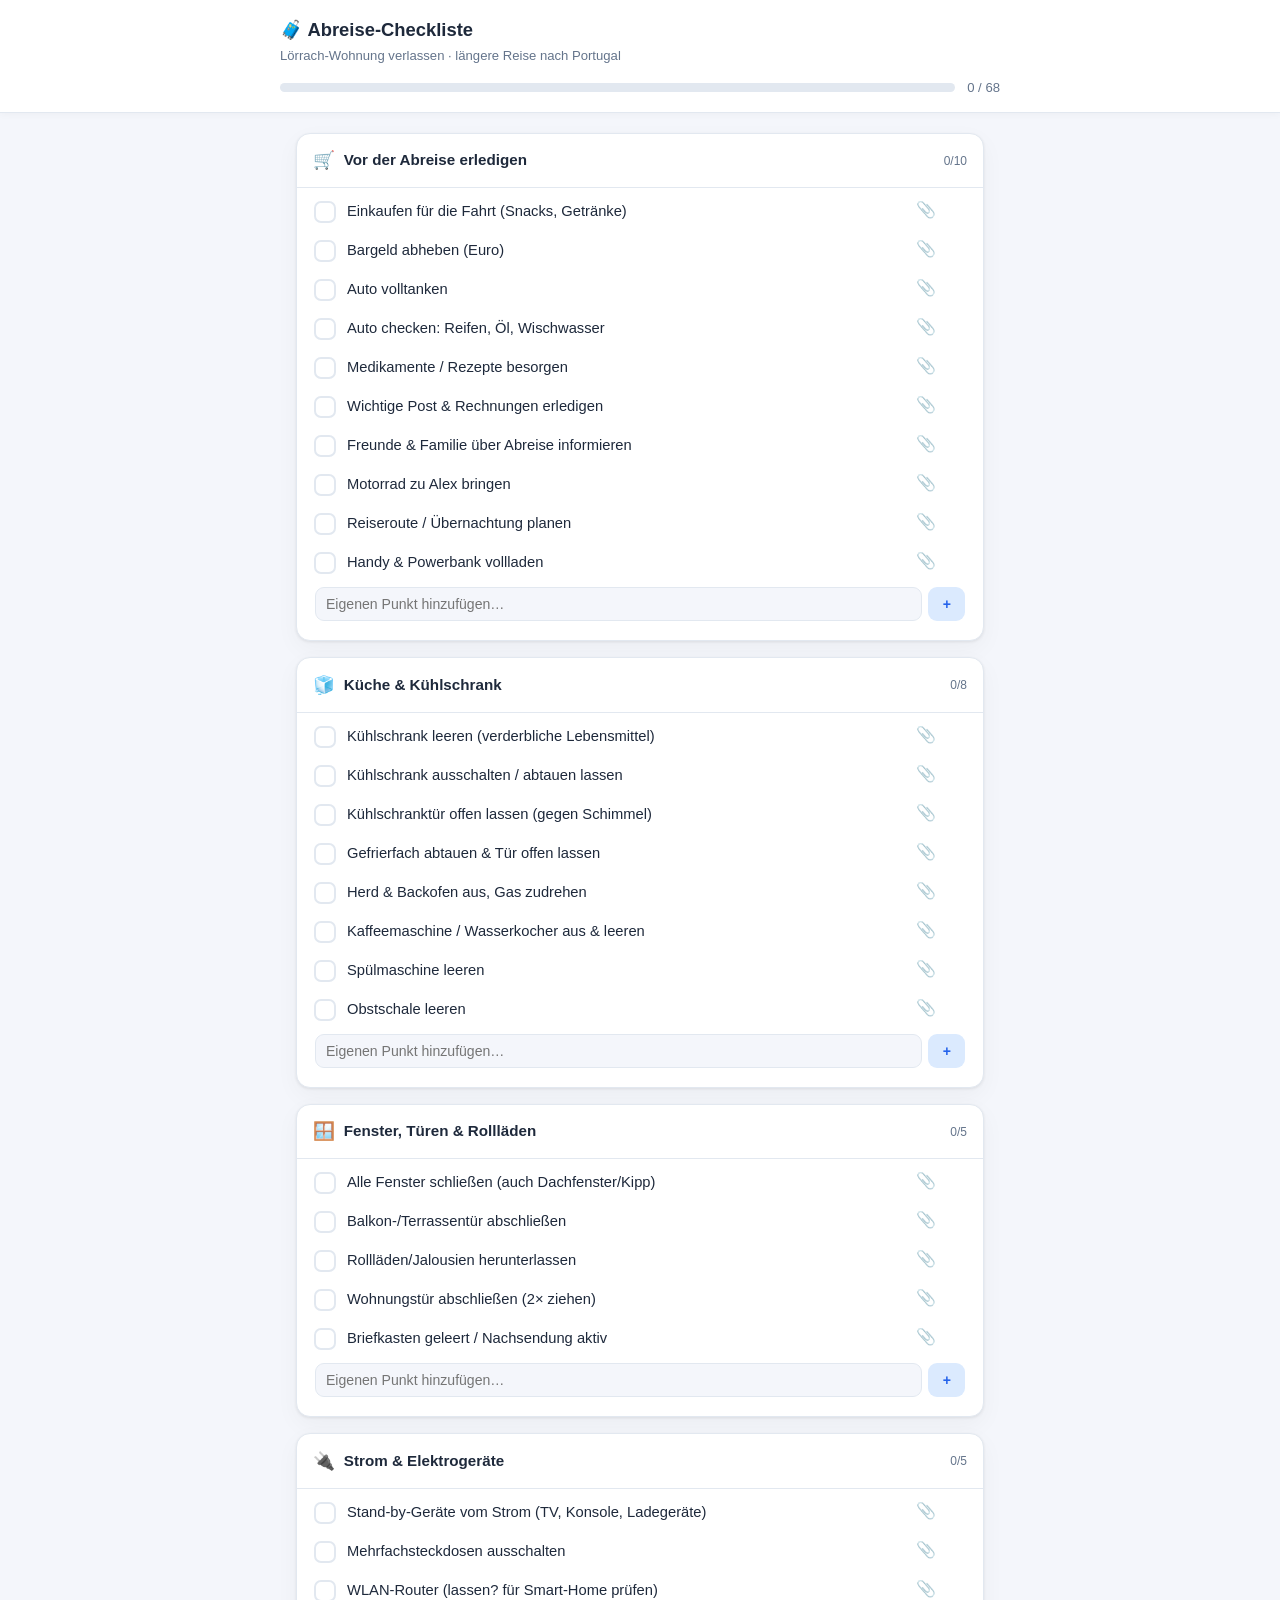
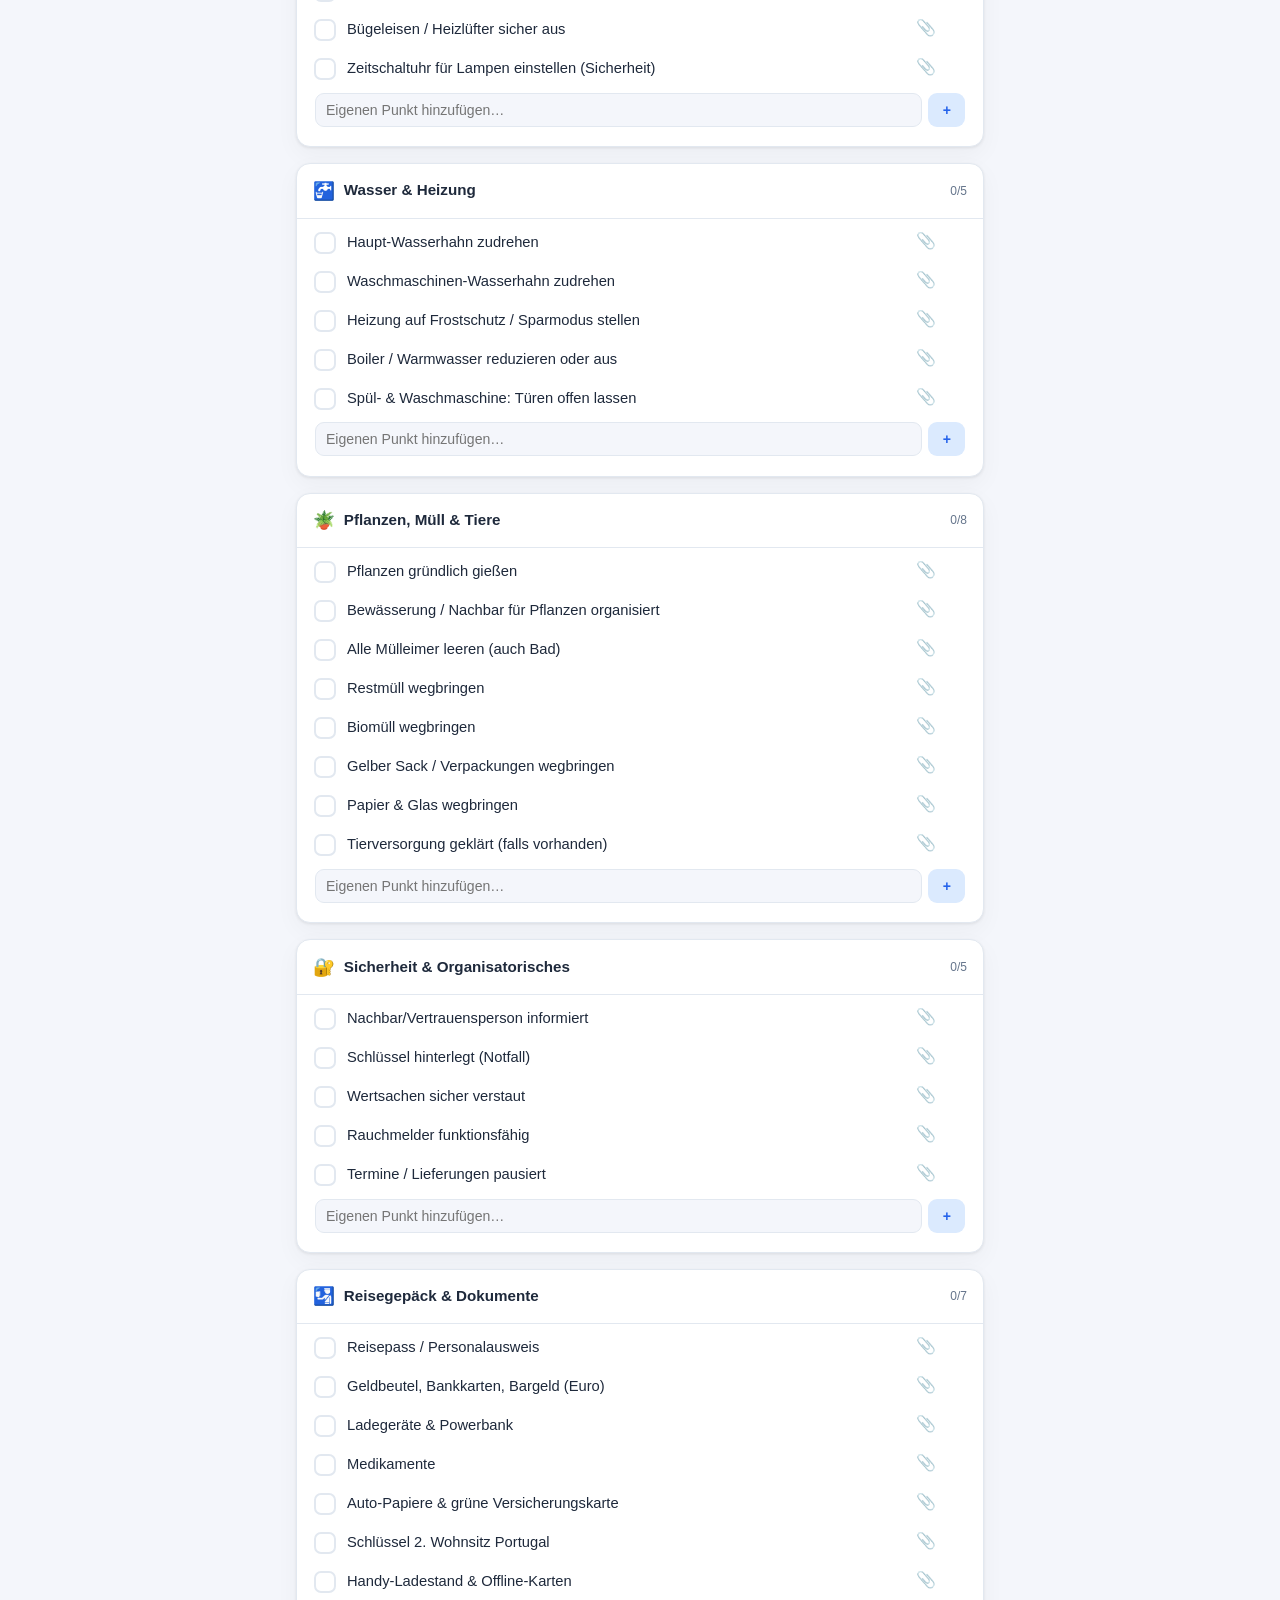
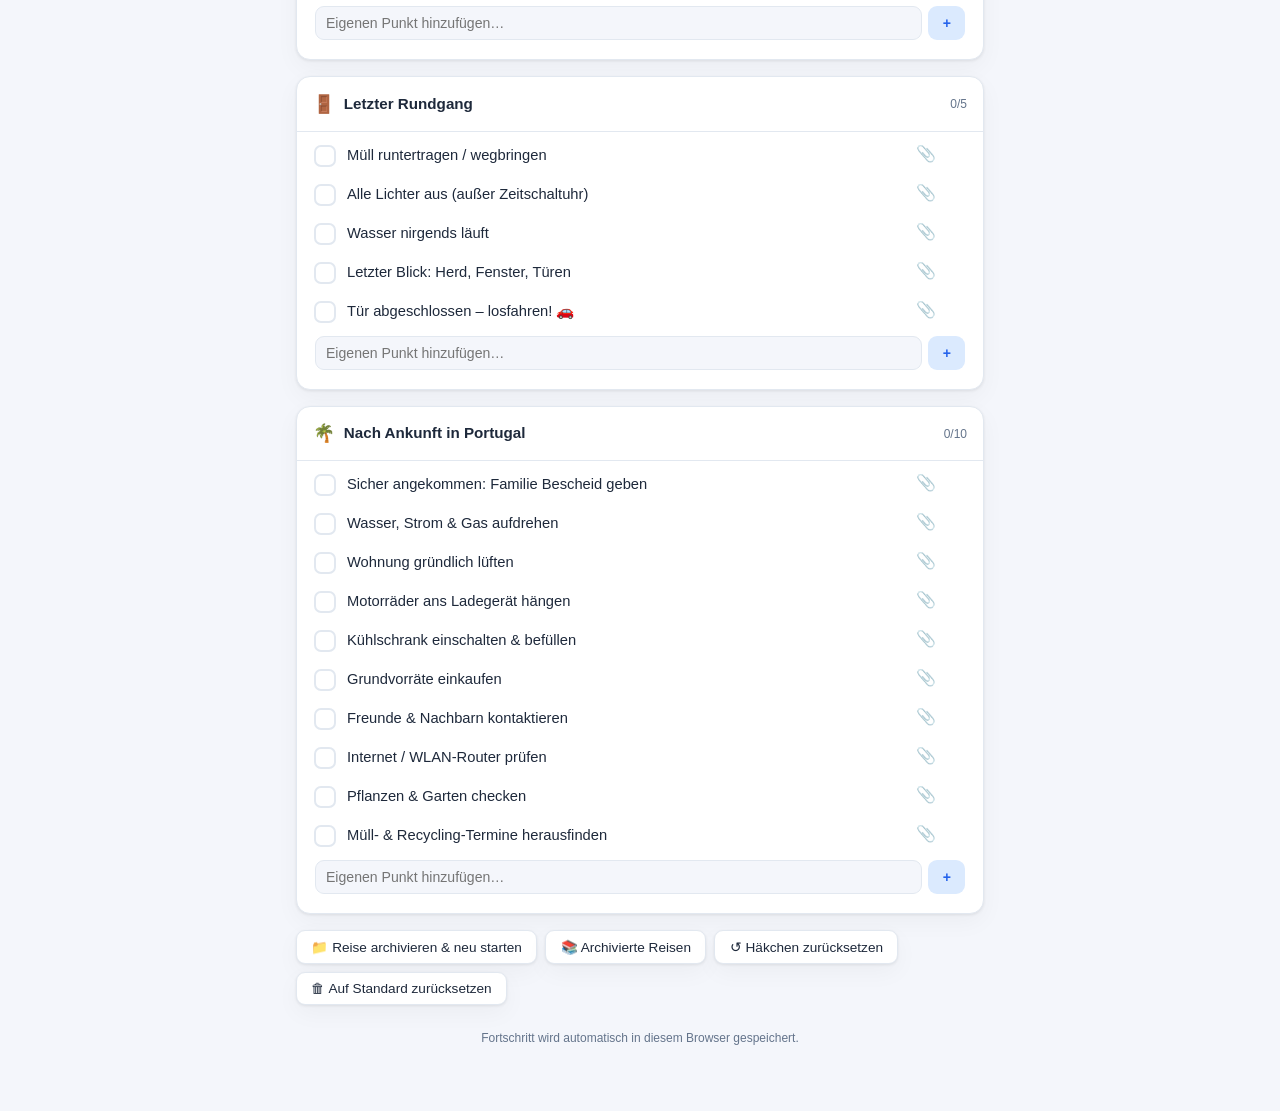
==== index.html @ 45ea6a07 "Reise-Verlauf: aktuellen Stand archivieren & frisch neu starten - 'Reise archivieren & neu starten' " ====
<!DOCTYPE html>
<html lang="de">
<head>
<meta charset="UTF-8">
<meta name="viewport" content="width=device-width, initial-scale=1.0">
<meta name="theme-color" content="#2563eb">
<title>Abreise-Checkliste · Lörrach → Portugal</title>
<style>
  :root {
    --bg: #f4f6fb;
    --card: #ffffff;
    --text: #1e293b;
    --muted: #64748b;
    --border: #e2e8f0;
    --accent: #2563eb;
    --accent-soft: #dbeafe;
    --done: #16a34a;
    --done-soft: #dcfce7;
    --shadow: 0 1px 3px rgba(0,0,0,.08), 0 8px 24px rgba(0,0,0,.04);
  }
  @media (prefers-color-scheme: dark) {
    :root {
      --bg: #0f172a;
      --card: #1e293b;
      --text: #e2e8f0;
      --muted: #94a3b8;
      --border: #334155;
      --accent: #3b82f6;
      --accent-soft: #1e3a5f;
      --done: #22c55e;
      --done-soft: #14352a;
      --shadow: 0 1px 3px rgba(0,0,0,.3), 0 8px 24px rgba(0,0,0,.2);
    }
  }
  * { box-sizing: border-box; -webkit-tap-highlight-color: transparent; }
  body {
    margin: 0;
    font-family: -apple-system, BlinkMacSystemFont, "Segoe UI", Roboto, Helvetica, Arial, sans-serif;
    background: var(--bg);
    color: var(--text);
    line-height: 1.5;
    padding: 0 0 4rem;
  }
  header {
    position: sticky;
    top: 0;
    z-index: 10;
    background: var(--card);
    border-bottom: 1px solid var(--border);
    padding: 1rem 1.25rem .9rem;
    box-shadow: 0 1px 8px rgba(0,0,0,.04);
  }
  .wrap { max-width: 720px; margin: 0 auto; }
  h1 { font-size: 1.15rem; margin: 0 0 .15rem; display: flex; align-items: center; gap: .5rem; }
  .sub { color: var(--muted); font-size: .82rem; margin: 0; }
  .progress-row { display: flex; align-items: center; gap: .75rem; margin-top: .75rem; }
  .bar { flex: 1; height: 9px; background: var(--border); border-radius: 99px; overflow: hidden; }
  .bar > span { display: block; height: 100%; width: 0; background: var(--accent); border-radius: 99px; transition: width .3s ease, background .3s ease; }
  .bar.complete > span { background: var(--done); }
  .count { font-size: .82rem; color: var(--muted); font-variant-numeric: tabular-nums; white-space: nowrap; }
  main { max-width: 720px; margin: 1.25rem auto 0; padding: 0 1rem; }
  .section { background: var(--card); border: 1px solid var(--border); border-radius: 14px; margin-bottom: 1rem; box-shadow: var(--shadow); overflow: hidden; }
  .section > h2 {
    margin: 0; font-size: .95rem; padding: .85rem 1rem; display: flex; align-items: center; gap: .55rem;
    border-bottom: 1px solid var(--border); background: transparent;
  }
  .section > h2 .emoji { font-size: 1.1rem; }
  .section > h2 .sec-count { margin-left: auto; font-size: .75rem; color: var(--muted); font-weight: 500; font-variant-numeric: tabular-nums; }
  ul { list-style: none; margin: 0; padding: .25rem .5rem .5rem; }
  li { display: flex; flex-direction: column; padding: .5rem .55rem; border-radius: 10px; transition: background .12s; }
  .item-row { display: flex; align-items: flex-start; gap: .7rem; }
  li .box, li .label { cursor: pointer; }
  li:hover { background: var(--bg); }
  li .box {
    flex: none; width: 22px; height: 22px; border: 2px solid var(--border); border-radius: 7px;
    margin-top: 1px; display: grid; place-items: center; transition: all .15s;
  }
  li .box svg { width: 14px; height: 14px; stroke: #fff; stroke-width: 3.5; fill: none; opacity: 0; transition: opacity .12s; }
  li.done .box { background: var(--done); border-color: var(--done); }
  li.done .box svg { opacity: 1; }
  li .label { flex: 1; font-size: .92rem; }
  li.done .label { color: var(--muted); text-decoration: line-through; }
  li .del { flex: none; opacity: 0; border: none; background: none; color: var(--muted); cursor: pointer; font-size: 1.05rem; padding: 0 .2rem; line-height: 1; }
  li:hover .del { opacity: .6; }
  li .del:hover { opacity: 1; color: #ef4444; }
  .add-row { display: flex; gap: .4rem; padding: .3rem .6rem .7rem; }
  .add-row input {
    flex: 1; border: 1px solid var(--border); background: var(--bg); color: var(--text);
    border-radius: 9px; padding: .5rem .65rem; font-size: .88rem; outline: none;
  }
  .add-row input:focus { border-color: var(--accent); }
  .add-row button {
    border: none; background: var(--accent-soft); color: var(--accent); font-weight: 600;
    border-radius: 9px; padding: 0 .9rem; cursor: pointer; font-size: .88rem;
  }
  .toolbar { display: flex; gap: .5rem; flex-wrap: wrap; margin: 0 0 1.25rem; }
  .toolbar button {
    border: 1px solid var(--border); background: var(--card); color: var(--text);
    border-radius: 9px; padding: .5rem .9rem; cursor: pointer; font-size: .85rem; box-shadow: var(--shadow);
  }
  .toolbar button:hover { border-color: var(--accent); color: var(--accent); }
  .done-banner {
    text-align: center; padding: 1rem; margin-bottom: 1rem; border-radius: 12px;
    background: var(--done-soft); color: var(--done); font-weight: 600; display: none;
  }
  .done-banner.show { display: block; }
  .attach-btn { flex: none; border: none; background: none; color: var(--muted); cursor: pointer; font-size: 1rem; padding: 0 .15rem; opacity: .5; }
  li:hover .attach-btn { opacity: .9; }
  .attach-menu { display: flex; gap: .4rem; margin: .45rem 0 .15rem 2rem; }
  .attach-menu button { border: 1px solid var(--border); background: var(--card); color: var(--text); border-radius: 8px; padding: .35rem .65rem; font-size: .82rem; cursor: pointer; }
  .attach-menu button:hover { border-color: var(--accent); color: var(--accent); }
  .atts { display: flex; flex-wrap: wrap; gap: .4rem; margin: .4rem 0 .1rem 2rem; }
  .att { display: inline-flex; align-items: center; gap: .35rem; background: var(--bg); border: 1px solid var(--border); border-radius: 9px; padding: .22rem .45rem; font-size: .8rem; cursor: pointer; max-width: 100%; }
  .att:hover { border-color: var(--accent); }
  .att img { width: 36px; height: 36px; object-fit: cover; border-radius: 6px; display: block; }
  .att .att-name { overflow: hidden; text-overflow: ellipsis; white-space: nowrap; max-width: 150px; }
  .att .att-del { border: none; background: none; color: var(--muted); cursor: pointer; font-size: .95rem; line-height: 1; padding: 0 0 0 .1rem; }
  .att .att-del:hover { color: #ef4444; }
  .overlay { position: fixed; inset: 0; background: rgba(0,0,0,.45); display: flex; align-items: flex-start; justify-content: center; padding: 2rem 1rem; z-index: 50; overflow-y: auto; }
  .panel { background: var(--card); color: var(--text); width: 100%; max-width: 640px; border-radius: 16px; box-shadow: var(--shadow); overflow: hidden; }
  .panel-head { display: flex; align-items: center; gap: .6rem; padding: .9rem 1rem; border-bottom: 1px solid var(--border); position: sticky; top: 0; background: var(--card); }
  .panel-head h2 { margin: 0; font-size: 1rem; flex: 1; overflow: hidden; text-overflow: ellipsis; white-space: nowrap; }
  .panel-close, .panel-back { border: none; background: none; color: var(--muted); cursor: pointer; font-size: 1.1rem; padding: .1rem .4rem; }
  .panel-back { font-size: .9rem; }
  .panel-close:hover, .panel-back:hover { color: var(--accent); }
  .panel-empty { padding: 1.5rem 1rem; color: var(--muted); text-align: center; }
  .arch-list { padding: .5rem; }
  .arch-row { display: flex; align-items: center; gap: .6rem; padding: .6rem .6rem; border-radius: 10px; }
  .arch-row:hover { background: var(--bg); }
  .arch-info { flex: 1; min-width: 0; }
  .arch-name { font-weight: 600; font-size: .95rem; overflow: hidden; text-overflow: ellipsis; white-space: nowrap; }
  .arch-meta { font-size: .78rem; color: var(--muted); }
  .arch-view { border: 1px solid var(--border); background: var(--card); color: var(--accent); border-radius: 8px; padding: .35rem .7rem; cursor: pointer; font-size: .82rem; }
  .arch-view:hover { border-color: var(--accent); }
  .arch-del { border: none; background: none; cursor: pointer; font-size: 1rem; opacity: .6; }
  .arch-del:hover { opacity: 1; }
  .arch-detail { padding: .5rem 1rem 1.2rem; }
  .arch-detail h3 { font-size: .88rem; margin: 1rem 0 .35rem; color: var(--muted); }
  .arch-item { display: flex; align-items: flex-start; gap: .5rem; padding: .25rem 0; font-size: .9rem; }
  .arch-item.done { color: var(--muted); }
  .arch-check { color: var(--done); font-weight: 700; width: 1.1em; flex: none; }
  footer { text-align: center; color: var(--muted); font-size: .75rem; margin-top: 1.5rem; padding: 0 1rem; }
</style>
</head>
<body>
<header>
  <div class="wrap">
    <h1>🧳 Abreise-Checkliste</h1>
    <p class="sub">Lörrach-Wohnung verlassen · längere Reise nach Portugal</p>
    <div class="progress-row">
      <div class="bar" id="bar"><span></span></div>
      <span class="count" id="count">0 / 0</span>
    </div>
  </div>
</header>

<main>
  <div class="done-banner" id="banner">✅ Alles erledigt – gute Reise!</div>
  <div id="list"></div>
  <div class="toolbar">
    <button onclick="archiveAndRestart()">📁 Reise archivieren &amp; neu starten</button>
    <button onclick="openArchives()">📚 Archivierte Reisen <span id="archCount"></span></button>
    <button onclick="resetChecks()">↺ Häkchen zurücksetzen</button>
    <button onclick="resetAll()">🗑 Auf Standard zurücksetzen</button>
  </div>
  <footer>Fortschritt wird automatisch in diesem Browser gespeichert.</footer>
</main>

<script>
const STORAGE = "abreise-checkliste-v1";

const DEFAULT = [
  { t: "Vor der Abreise erledigen", e: "🛒", items: [
    "Einkaufen für die Fahrt (Snacks, Getränke)",
    "Bargeld abheben (Euro)",
    "Auto volltanken",
    "Auto checken: Reifen, Öl, Wischwasser",
    "Medikamente / Rezepte besorgen",
    "Wichtige Post & Rechnungen erledigen",
    "Freunde & Familie über Abreise informieren",
    "Motorrad zu Alex bringen",
    "Reiseroute / Übernachtung planen",
    "Handy & Powerbank vollladen",
  ]},
  { t: "Küche & Kühlschrank", e: "🧊", items: [
    "Kühlschrank leeren (verderbliche Lebensmittel)",
    "Kühlschrank ausschalten / abtauen lassen",
    "Kühlschranktür offen lassen (gegen Schimmel)",
    "Gefrierfach abtauen & Tür offen lassen",
    "Herd & Backofen aus, Gas zudrehen",
    "Kaffeemaschine / Wasserkocher aus & leeren",
    "Spülmaschine leeren",
    "Obstschale leeren",
  ]},
  { t: "Fenster, Türen & Rollläden", e: "🪟", items: [
    "Alle Fenster schließen (auch Dachfenster/Kipp)",
    "Balkon-/Terrassentür abschließen",
    "Rollläden/Jalousien herunterlassen",
    "Wohnungstür abschließen (2× ziehen)",
    "Briefkasten geleert / Nachsendung aktiv",
  ]},
  { t: "Strom & Elektrogeräte", e: "🔌", items: [
    "Stand-by-Geräte vom Strom (TV, Konsole, Ladegeräte)",
    "Mehrfachsteckdosen ausschalten",
    "WLAN-Router (lassen? für Smart-Home prüfen)",
    "Bügeleisen / Heizlüfter sicher aus",
    "Zeitschaltuhr für Lampen einstellen (Sicherheit)",
  ]},
  { t: "Wasser & Heizung", e: "🚰", items: [
    "Haupt-Wasserhahn zudrehen",
    "Waschmaschinen-Wasserhahn zudrehen",
    "Heizung auf Frostschutz / Sparmodus stellen",
    "Boiler / Warmwasser reduzieren oder aus",
    "Spül- & Waschmaschine: Türen offen lassen",
  ]},
  { t: "Pflanzen, Müll & Tiere", e: "🪴", items: [
    "Pflanzen gründlich gießen",
    "Bewässerung / Nachbar für Pflanzen organisiert",
    "Alle Mülleimer leeren (auch Bad)",
    "Restmüll wegbringen",
    "Biomüll wegbringen",
    "Gelber Sack / Verpackungen wegbringen",
    "Papier & Glas wegbringen",
    "Tierversorgung geklärt (falls vorhanden)",
  ]},
  { t: "Sicherheit & Organisatorisches", e: "🔐", items: [
    "Nachbar/Vertrauensperson informiert",
    "Schlüssel hinterlegt (Notfall)",
    "Wertsachen sicher verstaut",
    "Rauchmelder funktionsfähig",
    "Termine / Lieferungen pausiert",
  ]},
  { t: "Reisegepäck & Dokumente", e: "🛂", items: [
    "Reisepass / Personalausweis",
    "Geldbeutel, Bankkarten, Bargeld (Euro)",
    "Ladegeräte & Powerbank",
    "Medikamente",
    "Auto-Papiere & grüne Versicherungskarte",
    "Schlüssel 2. Wohnsitz Portugal",
    "Handy-Ladestand & Offline-Karten",
  ]},
  { t: "Letzter Rundgang", e: "🚪", items: [
    "Müll runtertragen / wegbringen",
    "Alle Lichter aus (außer Zeitschaltuhr)",
    "Wasser nirgends läuft",
    "Letzter Blick: Herd, Fenster, Türen",
    "Tür abgeschlossen – losfahren! 🚗",
  ]},
  { t: "Nach Ankunft in Portugal", e: "🌴", items: [
    "Sicher angekommen: Familie Bescheid geben",
    "Wasser, Strom & Gas aufdrehen",
    "Wohnung gründlich lüften",
    "Motorräder ans Ladegerät hängen",
    "Kühlschrank einschalten & befüllen",
    "Grundvorräte einkaufen",
    "Freunde & Nachbarn kontaktieren",
    "Internet / WLAN-Router prüfen",
    "Pflanzen & Garten checken",
    "Müll- & Recycling-Termine herausfinden",
  ]},
];

// ---------- Speicherung: IndexedDB (groß genug für Bilder/Dateien) ----------
const DB_NAME = "abreise-checkliste-db", STORE = "kv", KEY = "state";
function idb() {
  return new Promise((res, rej) => {
    const r = indexedDB.open(DB_NAME, 1);
    r.onupgradeneeded = () => r.result.createObjectStore(STORE);
    r.onsuccess = () => res(r.result);
    r.onerror = () => rej(r.error);
  });
}
async function idbGet(key) {
  const db = await idb();
  return new Promise((res, rej) => {
    const q = db.transaction(STORE, "readonly").objectStore(STORE).get(key);
    q.onsuccess = () => res(q.result); q.onerror = () => rej(q.error);
  });
}
async function idbSet(key, val) {
  const db = await idb();
  return new Promise((res, rej) => {
    const tx = db.transaction(STORE, "readwrite");
    tx.objectStore(STORE).put(val, key);
    tx.oncomplete = () => res(); tx.onerror = () => rej(tx.error);
  });
}

function freshSection(d) { return { t: d.t, e: d.e, items: d.items.map(x => ({ x, done: false })) }; }
function mergeDefaults(saved) {
  // Bestehenden Fortschritt behalten, aber neue Standard-Bereiche an ihrer Position ergänzen.
  const have = new Set(saved.sections.map(s => s.t));
  DEFAULT.forEach((d, idx) => {
    if (!have.has(d.t)) saved.sections.splice(Math.min(idx, saved.sections.length), 0, freshSection(d));
  });
  return saved;
}
async function load() {
  let saved = null;
  try { saved = await idbGet(KEY); } catch(e){}
  if (!saved || !saved.sections) {
    // Einmalige Migration aus alter localStorage-Speicherung
    try { const ls = JSON.parse(localStorage.getItem(STORAGE)); if (ls && ls.sections) saved = ls; } catch(e){}
  }
  if (!saved || !saved.sections) return { sections: DEFAULT.map(freshSection) };
  return mergeDefaults(saved);
}
let saveTimer = null, initialized = false;
function save() {
  clearTimeout(saveTimer);
  saveTimer = setTimeout(() => { idbSet(KEY, state).catch(() => alert("Speicher voll – Anhang evtl. zu groß.")); }, 150);
}
function flushSave() { if (!initialized) return; clearTimeout(saveTimer); idbSet(KEY, state).catch(() => {}); }
document.addEventListener("visibilitychange", () => { if (document.visibilityState === "hidden") flushSave(); });
window.addEventListener("pagehide", flushSave);

// ---------- Anhänge ----------
function readFileAsDataURL(file) {
  return new Promise((res, rej) => { const fr = new FileReader(); fr.onload = () => res(fr.result); fr.onerror = () => rej(fr.error); fr.readAsDataURL(file); });
}
function processImage(file) {
  // Bilder verkleinern, damit der Speicher nicht überläuft
  return readFileAsDataURL(file).then(dataUrl => new Promise(res => {
    const img = new Image();
    img.onload = () => {
      const max = 1400; let w = img.width, h = img.height;
      if (w > max || h > max) { const r = Math.min(max / w, max / h); w = Math.round(w * r); h = Math.round(h * r); }
      const c = document.createElement("canvas"); c.width = w; c.height = h;
      c.getContext("2d").drawImage(img, 0, 0, w, h);
      res(c.toDataURL("image/jpeg", 0.82));
    };
    img.onerror = () => res(dataUrl);
    img.src = dataUrl;
  }));
}
function dataUrlToBlob(dataUrl) {
  const [meta, b64] = dataUrl.split(",");
  const mime = (meta.match(/:(.*?);/) || [])[1] || "application/octet-stream";
  const bin = atob(b64), arr = new Uint8Array(bin.length);
  for (let i = 0; i < bin.length; i++) arr[i] = bin.charCodeAt(i);
  return new Blob([arr], { type: mime });
}
function openAttachment(a) {
  if (a.k === "link") { window.open(a.url, "_blank", "noopener"); return; }
  const url = URL.createObjectURL(dataUrlToBlob(a.data));
  window.open(url, "_blank", "noopener");
  setTimeout(() => URL.revokeObjectURL(url), 60000);
}
function addLink(it) {
  let url = prompt("Link-Adresse (URL):", "https://");
  if (!url) return;
  url = url.trim(); if (!/^https?:\/\//i.test(url)) url = "https://" + url;
  const label = (prompt("Bezeichnung (optional):", "") || "").trim();
  (it.att = it.att || []).push({ k: "link", url, label });
  save(); render();
}
function pickFile(it, accept) {
  const inp = document.createElement("input");
  inp.type = "file";
  if (accept) inp.accept = accept;
  // Wichtig für iOS-Safari: das Feld muss kurz im DOM hängen, sonst öffnet der Dialog nicht.
  inp.style.position = "fixed"; inp.style.left = "-9999px"; inp.style.opacity = "0";
  document.body.appendChild(inp);
  inp.onchange = async () => {
    const file = inp.files && inp.files[0];
    inp.remove();
    if (!file) return;
    try {
      const isImg = file.type.startsWith("image/");
      const data = isImg ? await processImage(file) : await readFileAsDataURL(file);
      (it.att = it.att || []).push({ k: isImg ? "img" : "file", name: file.name, mime: file.type, data });
      save(); render();
    } catch (e) { alert("Datei konnte nicht geladen werden."); }
  };
  inp.click();
}

function render() {
  const list = document.getElementById("list");
  list.innerHTML = "";
  let total = 0, done = 0;

  state.sections.forEach((sec, si) => {
    sec.items.forEach(it => { total++; if (it.done) done++; });
    const secDone = sec.items.filter(i => i.done).length;

    const card = document.createElement("section");
    card.className = "section";
    card.innerHTML = `<h2><span class="emoji">${sec.e}</span>${escapeHtml(sec.t)}<span class="sec-count">${secDone}/${sec.items.length}</span></h2>`;
    const ul = document.createElement("ul");

    sec.items.forEach((it, ii) => {
      const li = document.createElement("li");
      if (it.done) li.classList.add("done");

      const rowEl = document.createElement("div");
      rowEl.className = "item-row";
      rowEl.innerHTML = `
        <span class="box"><svg viewBox="0 0 24 24"><polyline points="4 12 10 18 20 6"/></svg></span>
        <span class="label">${escapeHtml(it.x)}</span>
        <button class="attach-btn" title="Anhang hinzufügen">📎</button>
        <button class="del" title="Entfernen">×</button>`;
      rowEl.querySelector(".label").addEventListener("click", () => { it.done = !it.done; save(); render(); });
      rowEl.querySelector(".box").addEventListener("click", () => { it.done = !it.done; save(); render(); });
      rowEl.querySelector(".del").addEventListener("click", (ev) => { ev.stopPropagation(); sec.items.splice(ii,1); save(); render(); });
      li.appendChild(rowEl);

      const menu = document.createElement("div");
      menu.className = "attach-menu"; menu.style.display = "none";
      menu.innerHTML = `<button data-a="link">🔗 Link</button><button data-a="photo">🖼 Foto</button><button data-a="file">📄 Datei</button>`;
      menu.querySelector('[data-a="link"]').addEventListener("click", () => { menu.style.display = "none"; addLink(it); });
      menu.querySelector('[data-a="photo"]').addEventListener("click", () => { menu.style.display = "none"; pickFile(it, "image/*"); });
      menu.querySelector('[data-a="file"]').addEventListener("click", () => { menu.style.display = "none"; pickFile(it); });
      rowEl.querySelector(".attach-btn").addEventListener("click", (ev) => {
        ev.stopPropagation();
        menu.style.display = menu.style.display === "none" ? "flex" : "none";
      });
      li.appendChild(menu);

      if (it.att && it.att.length) {
        const atts = document.createElement("div");
        atts.className = "atts";
        it.att.forEach((a, ai) => {
          const chip = document.createElement("span");
          chip.className = "att";
          if (a.k === "img")      chip.innerHTML = `<img src="${a.data}" alt=""><span class="att-name">${escapeHtml(a.name || "Bild")}</span><button class="att-del" title="Entfernen">×</button>`;
          else if (a.k === "file") chip.innerHTML = `<span>📄</span><span class="att-name">${escapeHtml(a.name || "Datei")}</span><button class="att-del" title="Entfernen">×</button>`;
          else                     chip.innerHTML = `<span>🔗</span><span class="att-name">${escapeHtml(a.label || a.url)}</span><button class="att-del" title="Entfernen">×</button>`;
          chip.addEventListener("click", () => openAttachment(a));
          chip.querySelector(".att-del").addEventListener("click", (ev) => { ev.stopPropagation(); it.att.splice(ai, 1); save(); render(); });
          atts.appendChild(chip);
        });
        li.appendChild(atts);
      }

      ul.appendChild(li);
    });

    const addRow = document.createElement("div");
    addRow.className = "add-row";
    addRow.innerHTML = `<input type="text" placeholder="Eigenen Punkt hinzufügen…"><button>+</button>`;
    const input = addRow.querySelector("input");
    const addFn = () => { const v = input.value.trim(); if (!v) return; sec.items.push({ x: v, done: false }); save(); render(); };
    addRow.querySelector("button").addEventListener("click", addFn);
    input.addEventListener("keydown", e => { if (e.key === "Enter") addFn(); });
    ul.appendChild(addRow);

    card.appendChild(ul);
    list.appendChild(card);
  });

  const pct = total ? Math.round(done/total*100) : 0;
  document.querySelector("#bar > span").style.width = pct + "%";
  document.getElementById("bar").classList.toggle("complete", done === total && total > 0);
  document.getElementById("count").textContent = `${done} / ${total}`;
  document.getElementById("banner").classList.toggle("show", done === total && total > 0);
  const n = (state.archives || []).length;
  document.getElementById("archCount").textContent = n ? "(" + n + ")" : "";
}

function resetChecks() {
  state.sections.forEach(s => s.items.forEach(i => i.done = false));
  save(); render();
}

// ---------- Reise archivieren & Verlauf ----------
function archiveAndRestart() {
  const now = new Date();
  const defName = "Reise " + now.toLocaleDateString("de-DE", { month: "long", year: "numeric" });
  let name = prompt("Name für diese Reise (zum Archivieren):", defName);
  if (name === null) return;              // abgebrochen
  name = name.trim() || defName;
  state.archives = state.archives || [];
  state.archives.unshift({
    id: Date.now(),
    name,
    date: now.toISOString(),
    sections: JSON.parse(JSON.stringify(state.sections))   // Schnappschuss inkl. Anhänge
  });
  state.sections.forEach(s => s.items.forEach(i => i.done = false));   // frisch starten
  save(); render();
  alert("Gespeichert als „" + name + "“.\nDie Liste ist jetzt für die nächste Reise zurückgesetzt (Punkte & Anhänge bleiben erhalten).");
}

function openArchives() {
  const overlay = document.createElement("div");
  overlay.className = "overlay";
  const panel = document.createElement("div");
  panel.className = "panel";
  overlay.appendChild(panel);
  overlay.addEventListener("click", e => { if (e.target === overlay) overlay.remove(); });
  renderArchiveList(panel, overlay);
  document.body.appendChild(overlay);
}
function archStats(a) {
  const done = a.sections.reduce((n, s) => n + s.items.filter(i => i.done).length, 0);
  const total = a.sections.reduce((n, s) => n + s.items.length, 0);
  return { done, total };
}
function renderArchiveList(panel, overlay) {
  panel.innerHTML = `<div class="panel-head"><h2>📚 Archivierte Reisen</h2><button class="panel-close" title="Schließen">×</button></div>`;
  panel.querySelector(".panel-close").addEventListener("click", () => overlay.remove());
  const archives = state.archives || [];
  if (!archives.length) {
    const p = document.createElement("p"); p.className = "panel-empty";
    p.textContent = "Noch keine Reisen archiviert. Über „📁 Reise archivieren & neu starten“ speicherst du den aktuellen Stand.";
    panel.appendChild(p); return;
  }
  const list = document.createElement("div"); list.className = "arch-list";
  archives.forEach(a => {
    const { done, total } = archStats(a);
    const d = new Date(a.date).toLocaleDateString("de-DE", { day: "2-digit", month: "long", year: "numeric" });
    const row = document.createElement("div"); row.className = "arch-row";
    row.innerHTML = `<div class="arch-info"><div class="arch-name"></div><div class="arch-meta">${d} · ${done}/${total} erledigt</div></div>
      <button class="arch-view">Ansehen</button><button class="arch-del" title="Löschen">🗑</button>`;
    row.querySelector(".arch-name").textContent = a.name;
    row.querySelector(".arch-view").addEventListener("click", () => renderArchiveDetail(panel, overlay, a));
    row.querySelector(".arch-del").addEventListener("click", () => {
      if (!confirm("Diese archivierte Reise löschen?")) return;
      state.archives = state.archives.filter(x => x.id !== a.id);
      save(); render(); renderArchiveList(panel, overlay);
    });
    list.appendChild(row);
  });
  panel.appendChild(list);
}
function renderArchiveDetail(panel, overlay, a) {
  panel.innerHTML = `<div class="panel-head"><button class="panel-back">‹ Zurück</button><h2></h2><button class="panel-close" title="Schließen">×</button></div>`;
  panel.querySelector("h2").textContent = a.name;
  panel.querySelector(".panel-back").addEventListener("click", () => renderArchiveList(panel, overlay));
  panel.querySelector(".panel-close").addEventListener("click", () => overlay.remove());
  const body = document.createElement("div"); body.className = "arch-detail";
  a.sections.forEach(sec => {
    const h = document.createElement("h3"); h.textContent = sec.e + " " + sec.t; body.appendChild(h);
    sec.items.forEach(it => {
      const row = document.createElement("div"); row.className = "arch-item" + (it.done ? " done" : "");
      const chk = document.createElement("span"); chk.className = "arch-check"; chk.textContent = it.done ? "✓" : "○";
      const lab = document.createElement("span"); lab.textContent = it.x;
      row.appendChild(chk); row.appendChild(lab); body.appendChild(row);
      if (it.att && it.att.length) {
        const atts = document.createElement("div"); atts.className = "atts"; atts.style.marginLeft = "1.6rem";
        it.att.forEach(att => {
          const chip = document.createElement("span"); chip.className = "att";
          if (att.k === "img") chip.innerHTML = `<img src="${att.data}" alt=""><span class="att-name"></span>`;
          else chip.innerHTML = `<span>${att.k === "file" ? "📄" : "🔗"}</span><span class="att-name"></span>`;
          chip.querySelector(".att-name").textContent = att.k === "link" ? (att.label || att.url) : (att.name || (att.k === "img" ? "Bild" : "Datei"));
          chip.addEventListener("click", () => openAttachment(att));
          atts.appendChild(chip);
        });
        body.appendChild(atts);
      }
    });
  });
  panel.appendChild(body);
}
async function resetAll() {
  if (!confirm("Alle eigenen Änderungen und Anhänge verwerfen und Standardliste wiederherstellen?")) return;
  try { await idbSet(KEY, null); } catch(e){}
  localStorage.removeItem(STORAGE);
  state = { sections: DEFAULT.map(freshSection) };
  save(); render();
}
function escapeHtml(s){ return s.replace(/[&<>"']/g, c => ({'&':'&amp;','<':'&lt;','>':'&gt;','"':'&quot;',"'":'&#39;'}[c])); }

let state = { sections: [] };
(async function init() {
  state = await load();
  state.archives = state.archives || [];
  initialized = true;
  save();      // gemergte Bereiche / Migration sichern
  render();
})();
</script>
</body>
</html>
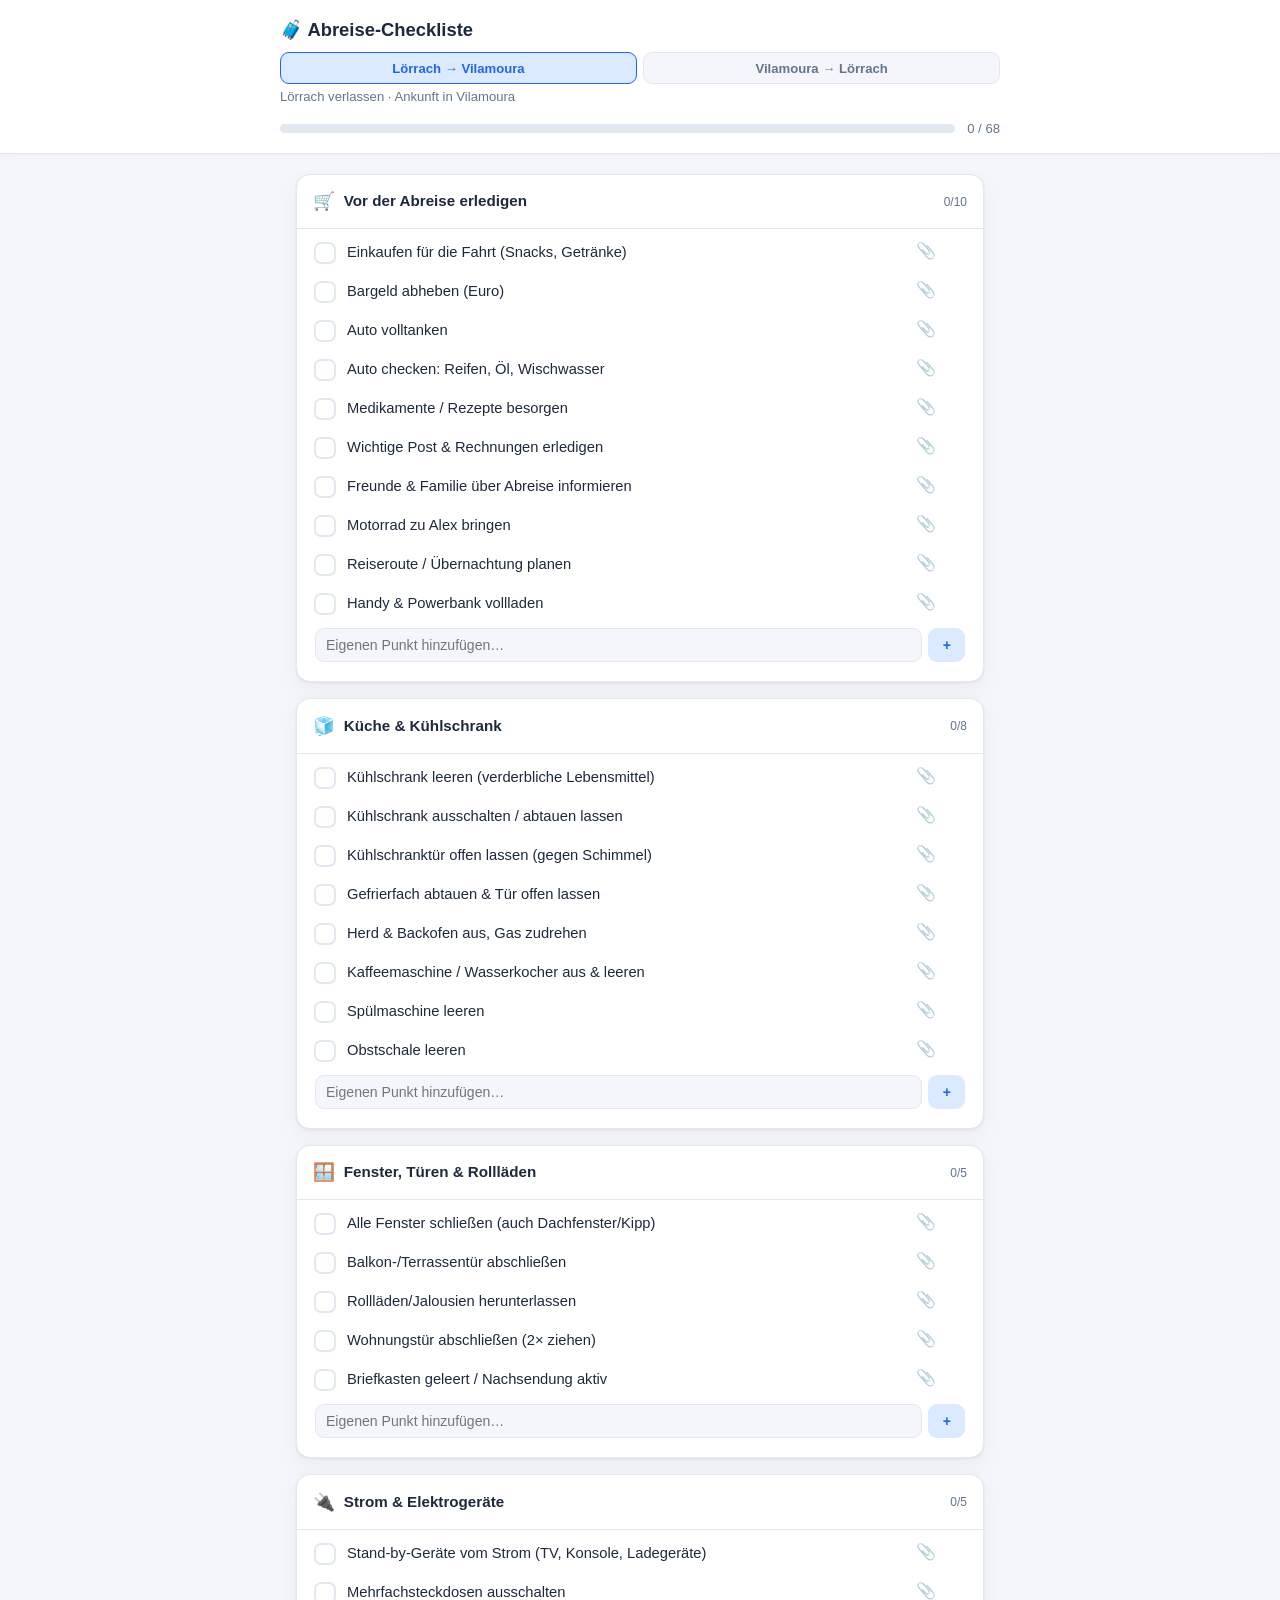
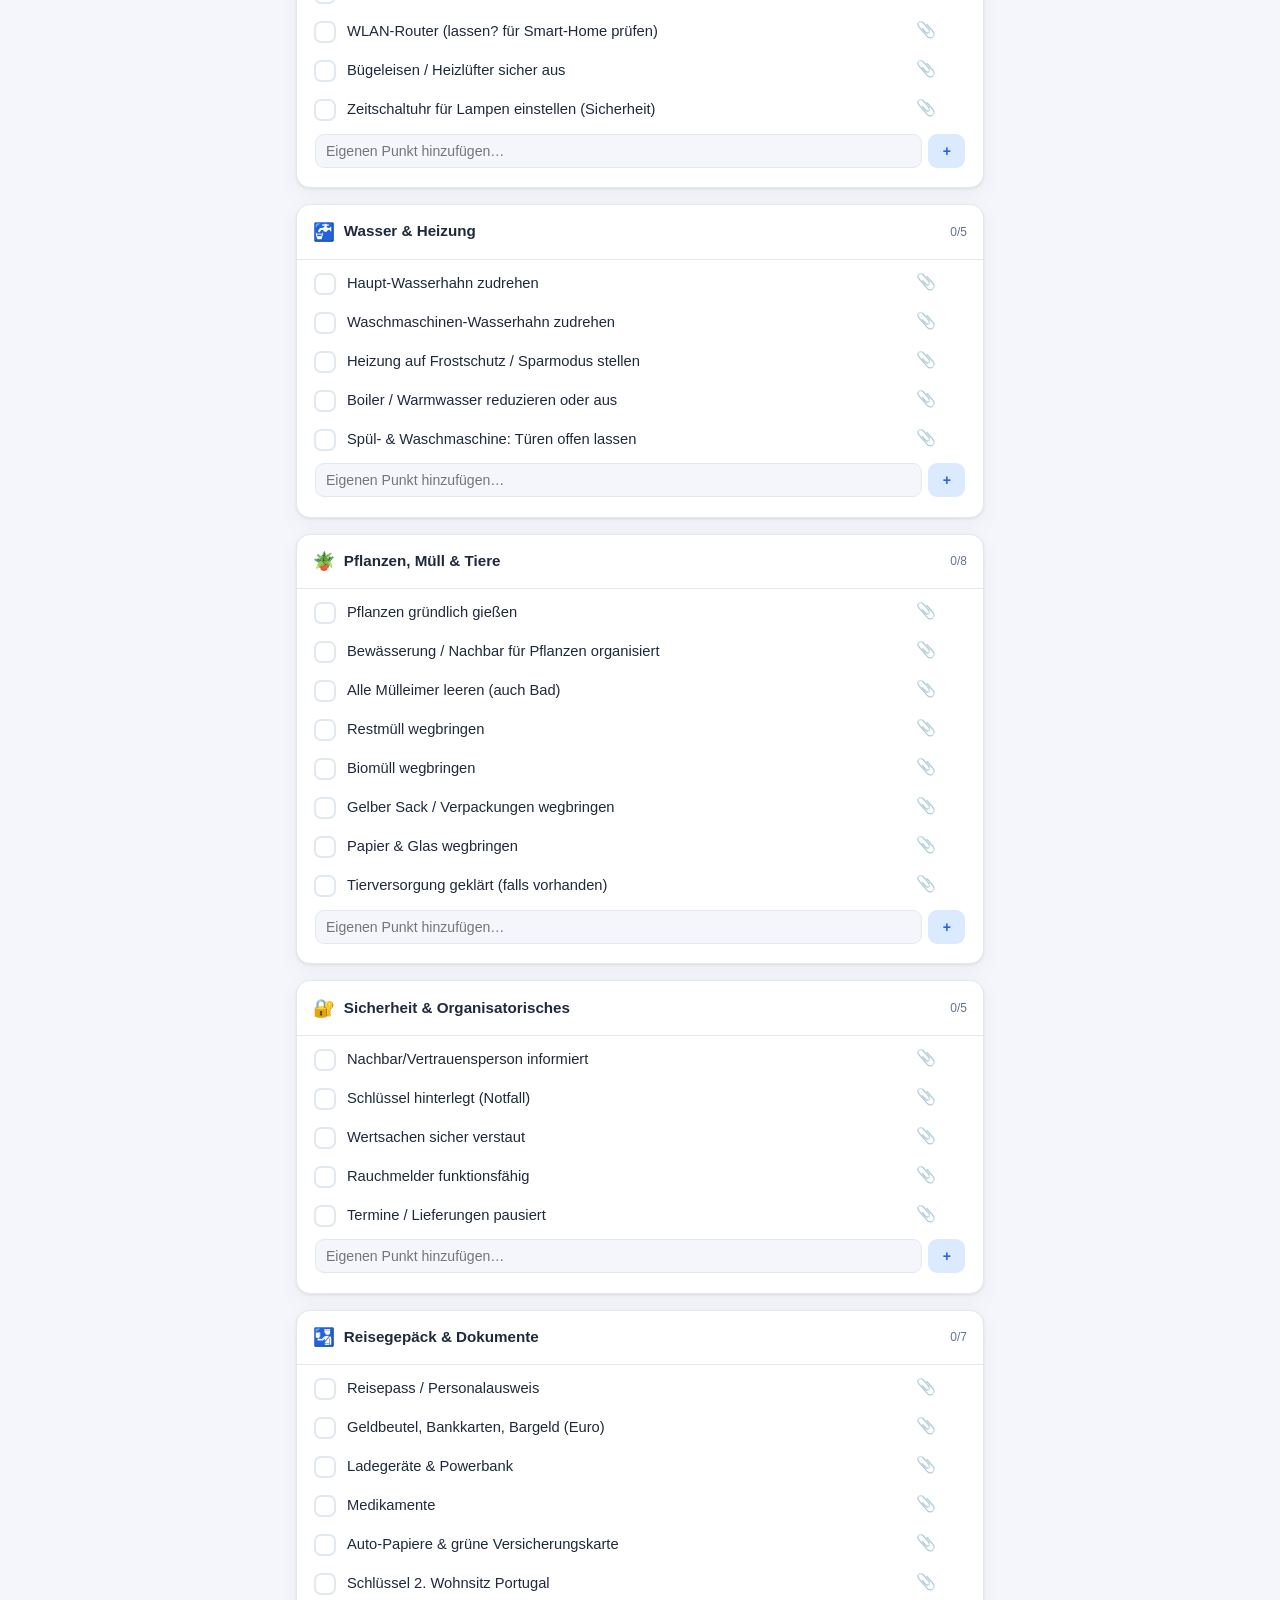
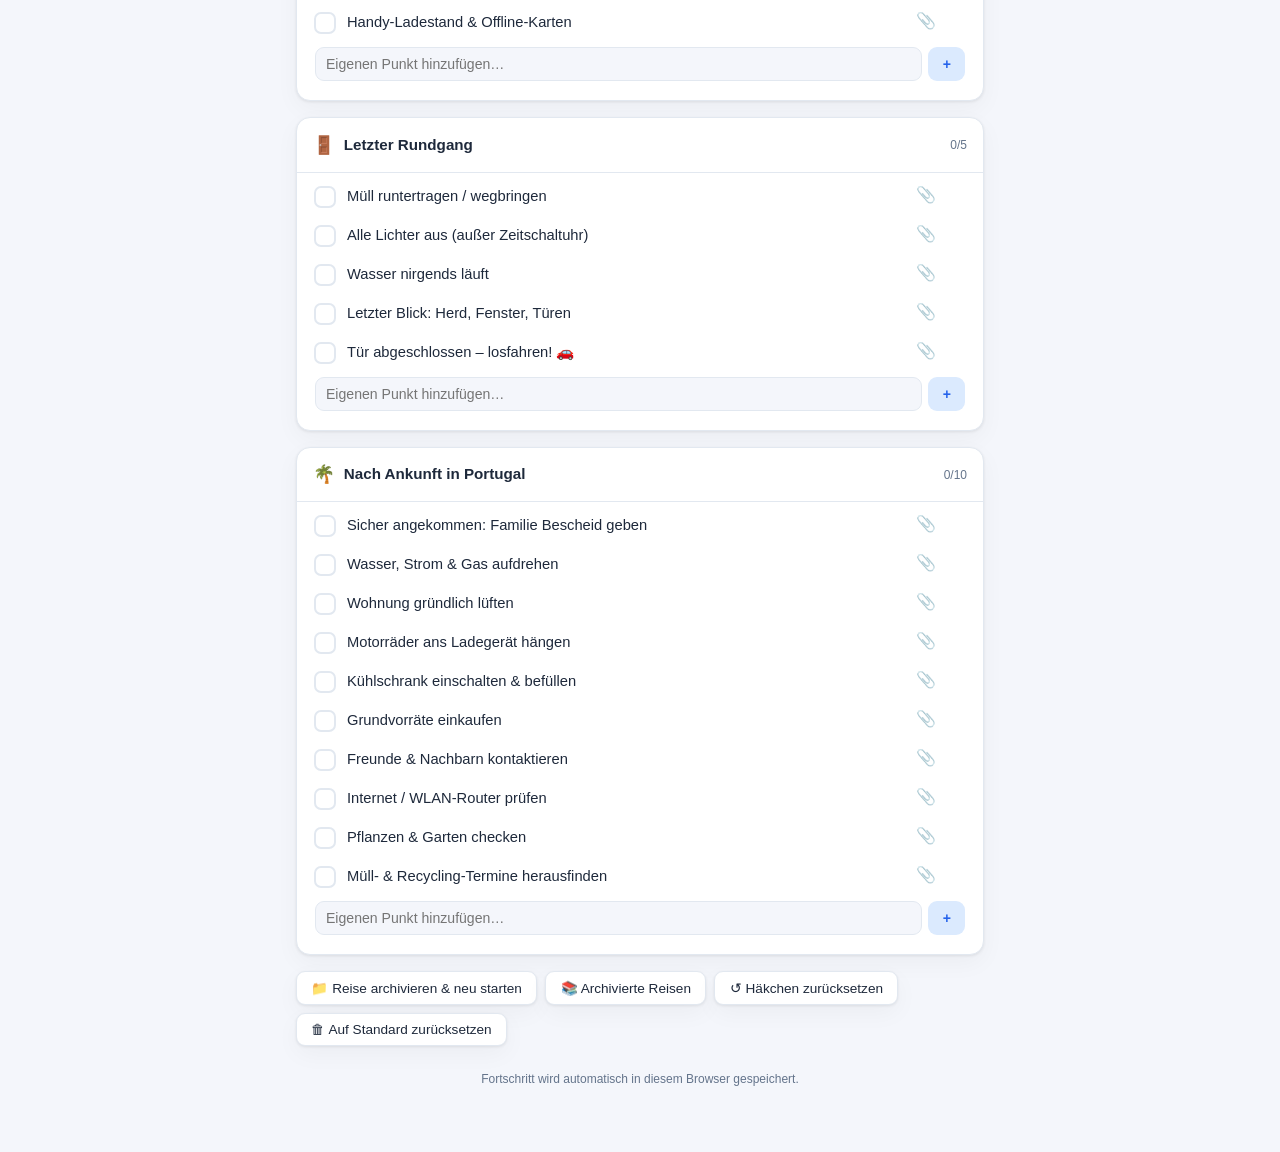
==== commit 1a343115: "Zwei Reiserichtungen umschaltbar: Lörrach↔Vilamoura - Umschalter oben mit zwei Tabs; jede Richtung h" ====
--- a/index.html
+++ b/index.html
@@ -116,6 +116,9 @@
   .att .att-name { overflow: hidden; text-overflow: ellipsis; white-space: nowrap; max-width: 150px; }
   .att .att-del { border: none; background: none; color: var(--muted); cursor: pointer; font-size: .95rem; line-height: 1; padding: 0 0 0 .1rem; }
   .att .att-del:hover { color: #ef4444; }
+  .routes { display: flex; gap: .4rem; margin: .55rem 0 .2rem; }
+  .route-tab { flex: 1; border: 1px solid var(--border); background: var(--bg); color: var(--muted); border-radius: 9px; padding: .45rem .5rem; font-size: .82rem; font-weight: 600; cursor: pointer; transition: all .12s; }
+  .route-tab.active { background: var(--accent-soft); color: var(--accent); border-color: var(--accent); }
   .overlay { position: fixed; inset: 0; background: rgba(0,0,0,.45); display: flex; align-items: flex-start; justify-content: center; padding: 2rem 1rem; z-index: 50; overflow-y: auto; }
   .panel { background: var(--card); color: var(--text); width: 100%; max-width: 640px; border-radius: 16px; box-shadow: var(--shadow); overflow: hidden; }
   .panel-head { display: flex; align-items: center; gap: .6rem; padding: .9rem 1rem; border-bottom: 1px solid var(--border); position: sticky; top: 0; background: var(--card); }
@@ -146,7 +149,8 @@
 <header>
   <div class="wrap">
     <h1>🧳 Abreise-Checkliste</h1>
-    <p class="sub">Lörrach-Wohnung verlassen · längere Reise nach Portugal</p>
+    <div class="routes" id="routes"></div>
+    <p class="sub" id="sub"></p>
     <div class="progress-row">
       <div class="bar" id="bar"><span></span></div>
       <span class="count" id="count">0 / 0</span>
@@ -169,7 +173,7 @@
 <script>
 const STORAGE = "abreise-checkliste-v1";
 
-const DEFAULT = [
+const DEFAULT_LOE_VIL = [
   { t: "Vor der Abreise erledigen", e: "🛒", items: [
     "Einkaufen für die Fahrt (Snacks, Getränke)",
     "Bargeld abheben (Euro)",
@@ -260,6 +264,106 @@
   ]},
 ];
 
+// Rückrichtung: Vilamoura-Haus verlassen, Ankunft in Lörrach
+const DEFAULT_VIL_LOE = [
+  { t: "Vor der Abreise erledigen", e: "🛒", items: [
+    "Einkaufen für die Fahrt (Snacks, Getränke)",
+    "Bargeld abheben",
+    "Auto volltanken",
+    "Auto checken: Reifen, Öl, Wischwasser",
+    "Medikamente / Rezepte besorgen",
+    "Wichtige Post & Rechnungen erledigen",
+    "Freunde & Nachbarn über Abreise informieren",
+    "Reiseroute / Übernachtung planen",
+    "Handy & Powerbank vollladen",
+  ]},
+  { t: "Motorräder & Garage", e: "🏍️", items: [
+    "Motorräder volltanken",
+    "Motorräder ans Erhaltungs-Ladegerät hängen",
+    "Motorräder abdecken / sichern",
+    "Garage / Stellplatz abschließen",
+  ]},
+  { t: "Küche & Kühlschrank", e: "🧊", items: [
+    "Kühlschrank leeren (verderbliche Lebensmittel)",
+    "Kühlschrank ausschalten / abtauen lassen",
+    "Kühlschranktür offen lassen (gegen Schimmel)",
+    "Gefrierfach abtauen & Tür offen lassen",
+    "Herd & Backofen aus, Gas zudrehen",
+    "Kaffeemaschine / Wasserkocher aus & leeren",
+    "Spülmaschine leeren",
+    "Obstschale leeren",
+  ]},
+  { t: "Fenster, Türen & Persianas", e: "🪟", items: [
+    "Alle Fenster & Schiebetüren schließen",
+    "Terrassen-/Balkontür abschließen",
+    "Persianas / Rollläden herunterlassen",
+    "Markise einfahren",
+    "Haustür abschließen",
+  ]},
+  { t: "Strom & Klimaanlage", e: "🔌", items: [
+    "Stand-by-Geräte vom Strom (TV, Ladegeräte)",
+    "Mehrfachsteckdosen ausschalten",
+    "Klimaanlage & Ventilatoren aus",
+    "WLAN-Router (lassen? für Smart-Home prüfen)",
+    "Zeitschaltuhr für Lampen einstellen (Sicherheit)",
+  ]},
+  { t: "Wasser, Pool & Außenbereich", e: "🚰", items: [
+    "Haupt-Wasserhahn zudrehen",
+    "Boiler / Warmwasser ausschalten",
+    "Pool-Pflege / Service organisiert",
+    "Außenmöbel & Polster sichern / verstauen",
+    "Spül- & Waschmaschine: Türen offen lassen",
+  ]},
+  { t: "Pflanzen, Müll & Tiere", e: "🪴", items: [
+    "Pflanzen gründlich gießen",
+    "Bewässerung / Nachbar für Pflanzen organisiert",
+    "Alle Mülleimer leeren (auch Bad)",
+    "Müll & Recycling wegbringen (Contentores)",
+    "Tierversorgung geklärt (falls vorhanden)",
+  ]},
+  { t: "Sicherheit & Organisatorisches", e: "🔐", items: [
+    "Nachbar / Vertrauensperson informiert",
+    "Schlüssel hinterlegt (Notfall)",
+    "Wertsachen sicher verstaut",
+    "Alarmanlage scharf stellen",
+    "Termine / Lieferungen pausiert",
+  ]},
+  { t: "Reisegepäck & Dokumente", e: "🛂", items: [
+    "Reisepass / Personalausweis",
+    "Geldbeutel, Bankkarten, Bargeld",
+    "Ladegeräte & Powerbank",
+    "Medikamente",
+    "Auto-Papiere & grüne Versicherungskarte",
+    "Schlüssel Wohnung Lörrach",
+    "Handy-Ladestand & Offline-Karten",
+  ]},
+  { t: "Letzter Rundgang", e: "🚪", items: [
+    "Müll wegbringen",
+    "Alle Lichter aus (außer Zeitschaltuhr)",
+    "Wasser nirgends läuft",
+    "Letzter Blick: Herd, Klima, Fenster, Türen",
+    "Tür abgeschlossen – losfahren! 🚗",
+  ]},
+  { t: "Nach Ankunft in Lörrach", e: "🏠", items: [
+    "Sicher angekommen: Familie Bescheid geben",
+    "Wasser, Strom & Gas aufdrehen",
+    "Heizung hochstellen / einschalten",
+    "Wohnung gründlich lüften",
+    "Kühlschrank einschalten & befüllen",
+    "Grundvorräte einkaufen",
+    "Motorrad bei Alex abholen",
+    "Freunde & Nachbarn kontaktieren",
+    "Internet / WLAN-Router prüfen",
+    "Post / Nachsendung holen",
+  ]},
+];
+
+// Beide Reiserichtungen
+const ROUTES = [
+  { id: "loe-vil", label: "Lörrach → Vilamoura", from: "Lörrach", to: "Vilamoura", def: DEFAULT_LOE_VIL },
+  { id: "vil-loe", label: "Vilamoura → Lörrach", from: "Vilamoura", to: "Lörrach", def: DEFAULT_VIL_LOE },
+];
+
 // ---------- Speicherung: IndexedDB (groß genug für Bilder/Dateien) ----------
 const DB_NAME = "abreise-checkliste-db", STORE = "kv", KEY = "state";
 function idb() {
@@ -287,23 +391,40 @@
 }
 
 function freshSection(d) { return { t: d.t, e: d.e, items: d.items.map(x => ({ x, done: false })) }; }
-function mergeDefaults(saved) {
+function freshRoute(def) { return { sections: def.map(freshSection), archives: [] }; }
+function cur() { return state.routes[state.active]; }
+function mergeDefaults(route, def) {
   // Bestehenden Fortschritt behalten, aber neue Standard-Bereiche an ihrer Position ergänzen.
-  const have = new Set(saved.sections.map(s => s.t));
-  DEFAULT.forEach((d, idx) => {
-    if (!have.has(d.t)) saved.sections.splice(Math.min(idx, saved.sections.length), 0, freshSection(d));
-  });
-  return saved;
+  const have = new Set(route.sections.map(s => s.t));
+  def.forEach((d, idx) => {
+    if (!have.has(d.t)) route.sections.splice(Math.min(idx, route.sections.length), 0, freshSection(d));
+  });
+  return route;
 }
 async function load() {
   let saved = null;
   try { saved = await idbGet(KEY); } catch(e){}
-  if (!saved || !saved.sections) {
+  if (!saved) {
     // Einmalige Migration aus alter localStorage-Speicherung
     try { const ls = JSON.parse(localStorage.getItem(STORAGE)); if (ls && ls.sections) saved = ls; } catch(e){}
   }
-  if (!saved || !saved.sections) return { sections: DEFAULT.map(freshSection) };
-  return mergeDefaults(saved);
+  let st;
+  if (saved && saved.routes) {
+    st = saved;                                   // bereits neues Format
+  } else if (saved && saved.sections) {
+    // altes Einzel-Format → als Richtung „Lörrach → Vilamoura“ übernehmen
+    st = { active: "loe-vil", routes: { "loe-vil": { sections: saved.sections, archives: saved.archives || [] } } };
+  } else {
+    st = { active: "loe-vil", routes: {} };
+  }
+  st.routes = st.routes || {};
+  ROUTES.forEach(r => {
+    if (!st.routes[r.id]) st.routes[r.id] = freshRoute(r.def);
+    st.routes[r.id].archives = st.routes[r.id].archives || [];
+    mergeDefaults(st.routes[r.id], r.def);
+  });
+  if (!st.active || !st.routes[st.active]) st.active = "loe-vil";
+  return st;
 }
 let saveTimer = null, initialized = false;
 function save() {
@@ -376,11 +497,24 @@
 }
 
 function render() {
+  // Richtungs-Tabs
+  const routesEl = document.getElementById("routes");
+  routesEl.innerHTML = "";
+  ROUTES.forEach(r => {
+    const b = document.createElement("button");
+    b.className = "route-tab" + (r.id === state.active ? " active" : "");
+    b.textContent = r.label;
+    b.addEventListener("click", () => { if (state.active === r.id) return; state.active = r.id; save(); render(); window.scrollTo(0, 0); });
+    routesEl.appendChild(b);
+  });
+  const activeRoute = ROUTES.find(r => r.id === state.active);
+  document.getElementById("sub").textContent = activeRoute.from + " verlassen · Ankunft in " + activeRoute.to;
+
   const list = document.getElementById("list");
   list.innerHTML = "";
   let total = 0, done = 0;
 
-  state.sections.forEach((sec, si) => {
+  cur().sections.forEach((sec, si) => {
     sec.items.forEach(it => { total++; if (it.done) done++; });
     const secDone = sec.items.filter(i => i.done).length;
 
@@ -454,12 +588,12 @@
   document.getElementById("bar").classList.toggle("complete", done === total && total > 0);
   document.getElementById("count").textContent = `${done} / ${total}`;
   document.getElementById("banner").classList.toggle("show", done === total && total > 0);
-  const n = (state.archives || []).length;
+  const n = (cur().archives || []).length;
   document.getElementById("archCount").textContent = n ? "(" + n + ")" : "";
 }
 
 function resetChecks() {
-  state.sections.forEach(s => s.items.forEach(i => i.done = false));
+  cur().sections.forEach(s => s.items.forEach(i => i.done = false));
   save(); render();
 }
 
@@ -470,14 +604,14 @@
   let name = prompt("Name für diese Reise (zum Archivieren):", defName);
   if (name === null) return;              // abgebrochen
   name = name.trim() || defName;
-  state.archives = state.archives || [];
-  state.archives.unshift({
+  cur().archives = cur().archives || [];
+  cur().archives.unshift({
     id: Date.now(),
     name,
     date: now.toISOString(),
-    sections: JSON.parse(JSON.stringify(state.sections))   // Schnappschuss inkl. Anhänge
-  });
-  state.sections.forEach(s => s.items.forEach(i => i.done = false));   // frisch starten
+    sections: JSON.parse(JSON.stringify(cur().sections))   // Schnappschuss inkl. Anhänge
+  });
+  cur().sections.forEach(s => s.items.forEach(i => i.done = false));   // frisch starten
   save(); render();
   alert("Gespeichert als „" + name + "“.\nDie Liste ist jetzt für die nächste Reise zurückgesetzt (Punkte & Anhänge bleiben erhalten).");
 }
@@ -500,7 +634,7 @@
 function renderArchiveList(panel, overlay) {
   panel.innerHTML = `<div class="panel-head"><h2>📚 Archivierte Reisen</h2><button class="panel-close" title="Schließen">×</button></div>`;
   panel.querySelector(".panel-close").addEventListener("click", () => overlay.remove());
-  const archives = state.archives || [];
+  const archives = cur().archives || [];
   if (!archives.length) {
     const p = document.createElement("p"); p.className = "panel-empty";
     p.textContent = "Noch keine Reisen archiviert. Über „📁 Reise archivieren & neu starten“ speicherst du den aktuellen Stand.";
@@ -517,7 +651,7 @@
     row.querySelector(".arch-view").addEventListener("click", () => renderArchiveDetail(panel, overlay, a));
     row.querySelector(".arch-del").addEventListener("click", () => {
       if (!confirm("Diese archivierte Reise löschen?")) return;
-      state.archives = state.archives.filter(x => x.id !== a.id);
+      cur().archives = cur().archives.filter(x => x.id !== a.id);
       save(); render(); renderArchiveList(panel, overlay);
     });
     list.appendChild(row);
@@ -554,18 +688,16 @@
   panel.appendChild(body);
 }
 async function resetAll() {
-  if (!confirm("Alle eigenen Änderungen und Anhänge verwerfen und Standardliste wiederherstellen?")) return;
-  try { await idbSet(KEY, null); } catch(e){}
-  localStorage.removeItem(STORAGE);
-  state = { sections: DEFAULT.map(freshSection) };
+  const r = ROUTES.find(x => x.id === state.active);
+  if (!confirm("Liste „" + r.label + "“ auf den Standard zurücksetzen?\n(Eigene Punkte & Anhänge dieser Richtung gehen verloren. Der Verlauf und die andere Richtung bleiben.)")) return;
+  cur().sections = r.def.map(freshSection);
   save(); render();
 }
 function escapeHtml(s){ return s.replace(/[&<>"']/g, c => ({'&':'&amp;','<':'&lt;','>':'&gt;','"':'&quot;',"'":'&#39;'}[c])); }
 
-let state = { sections: [] };
+let state = { active: "loe-vil", routes: { "loe-vil": { sections: [], archives: [] } } };
 (async function init() {
   state = await load();
-  state.archives = state.archives || [];
   initialized = true;
   save();      // gemergte Bereiche / Migration sichern
   render();
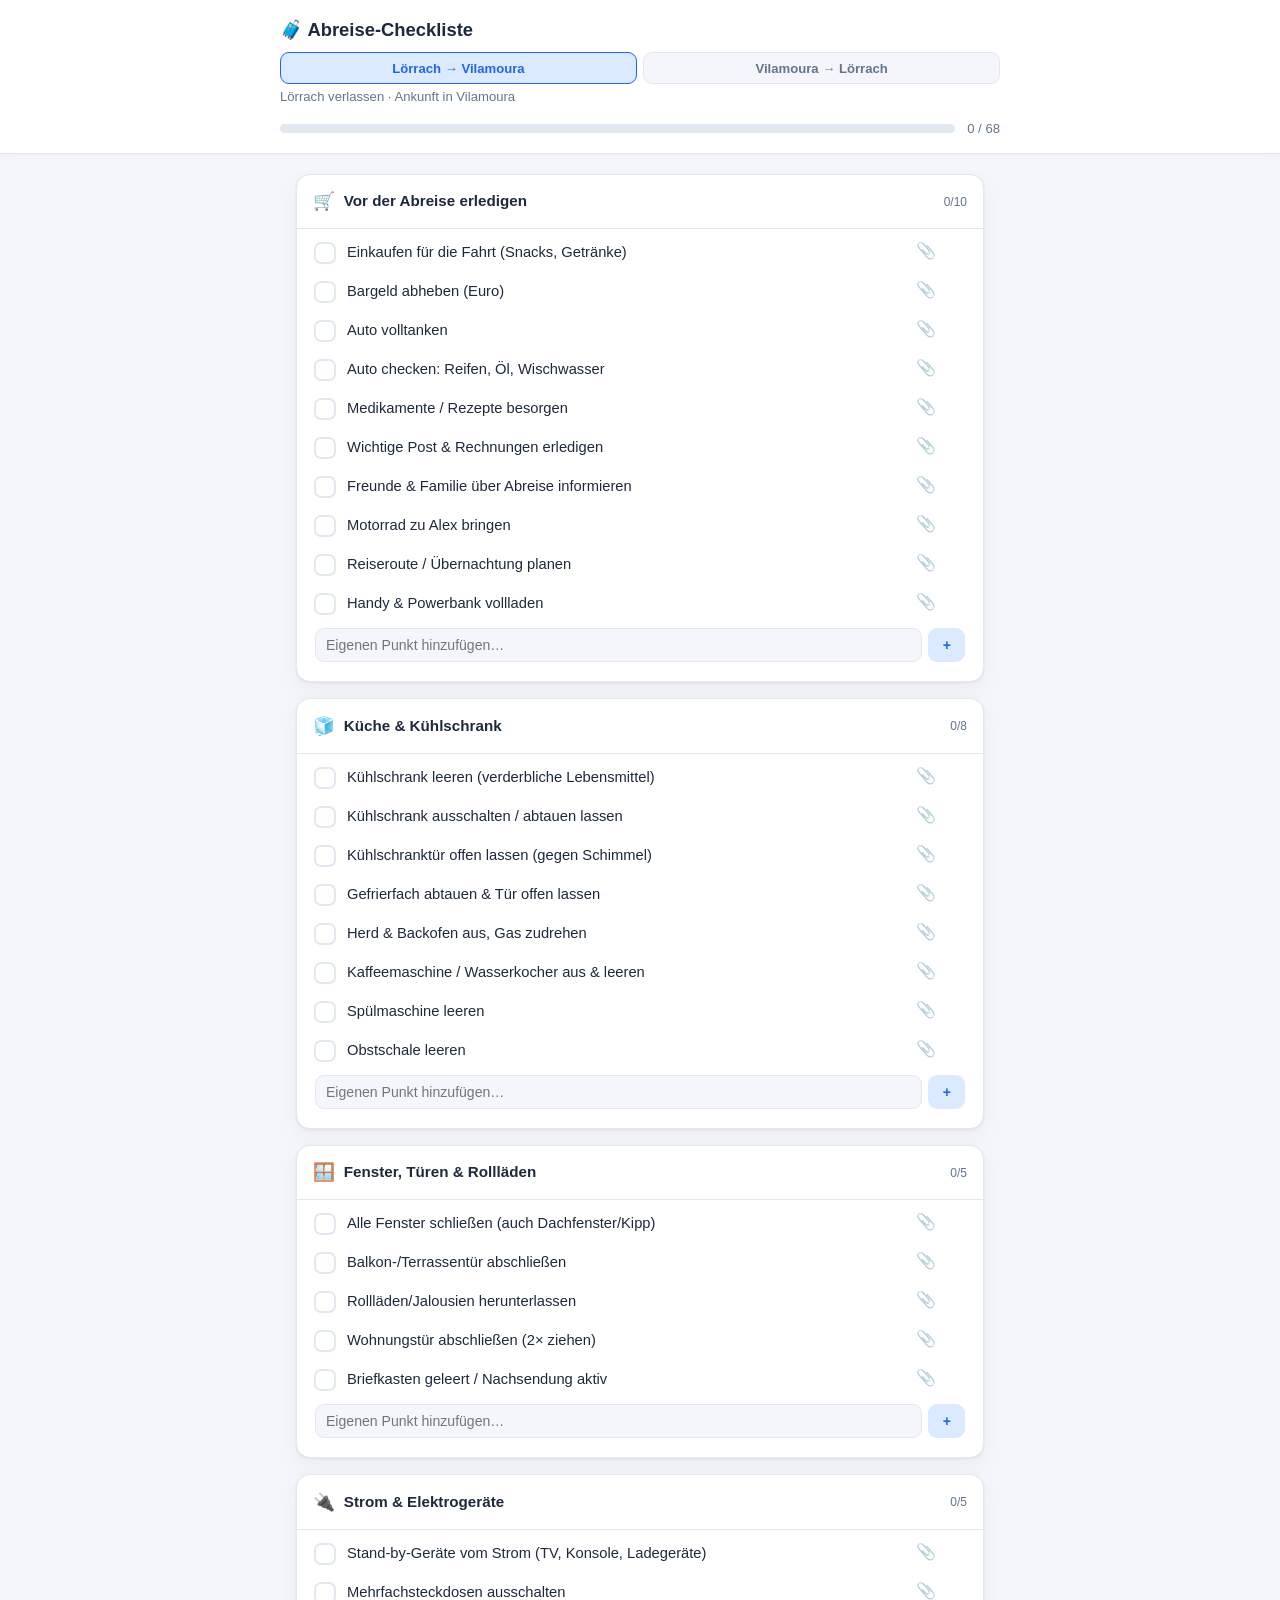
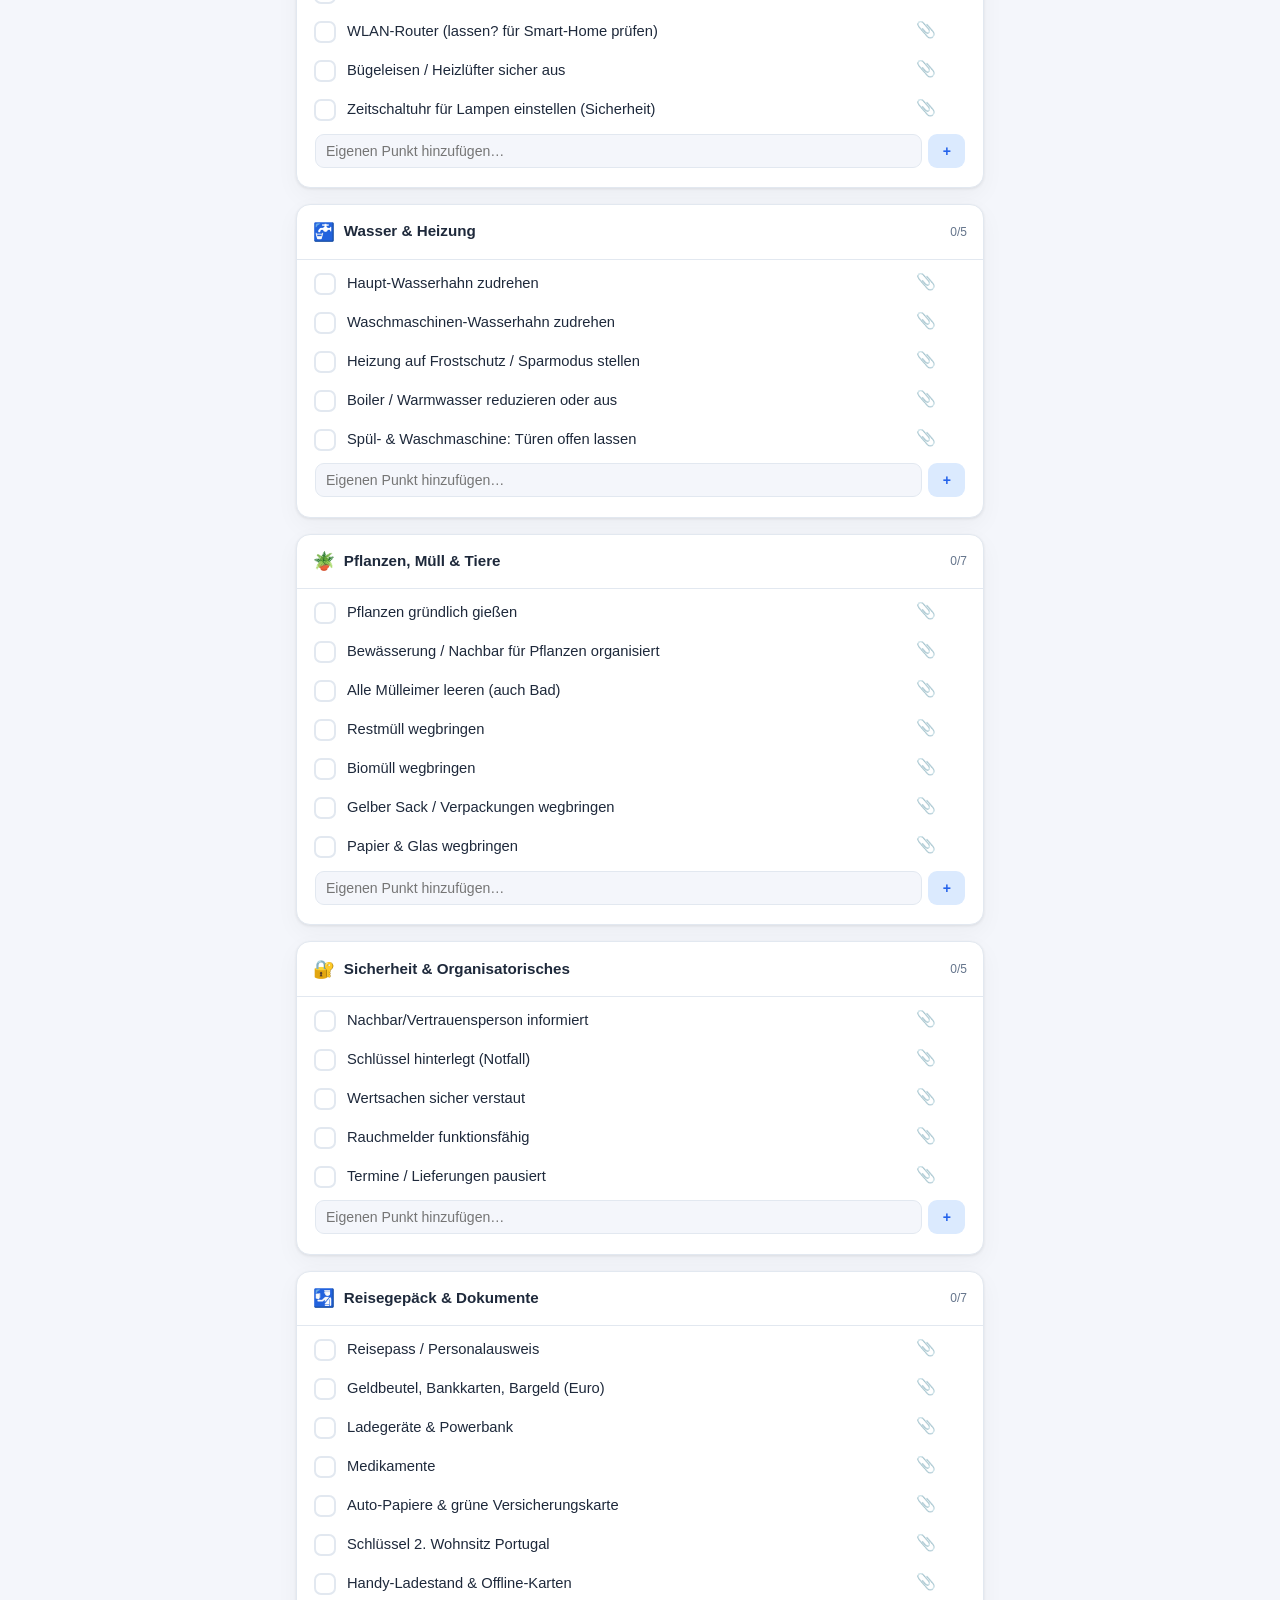
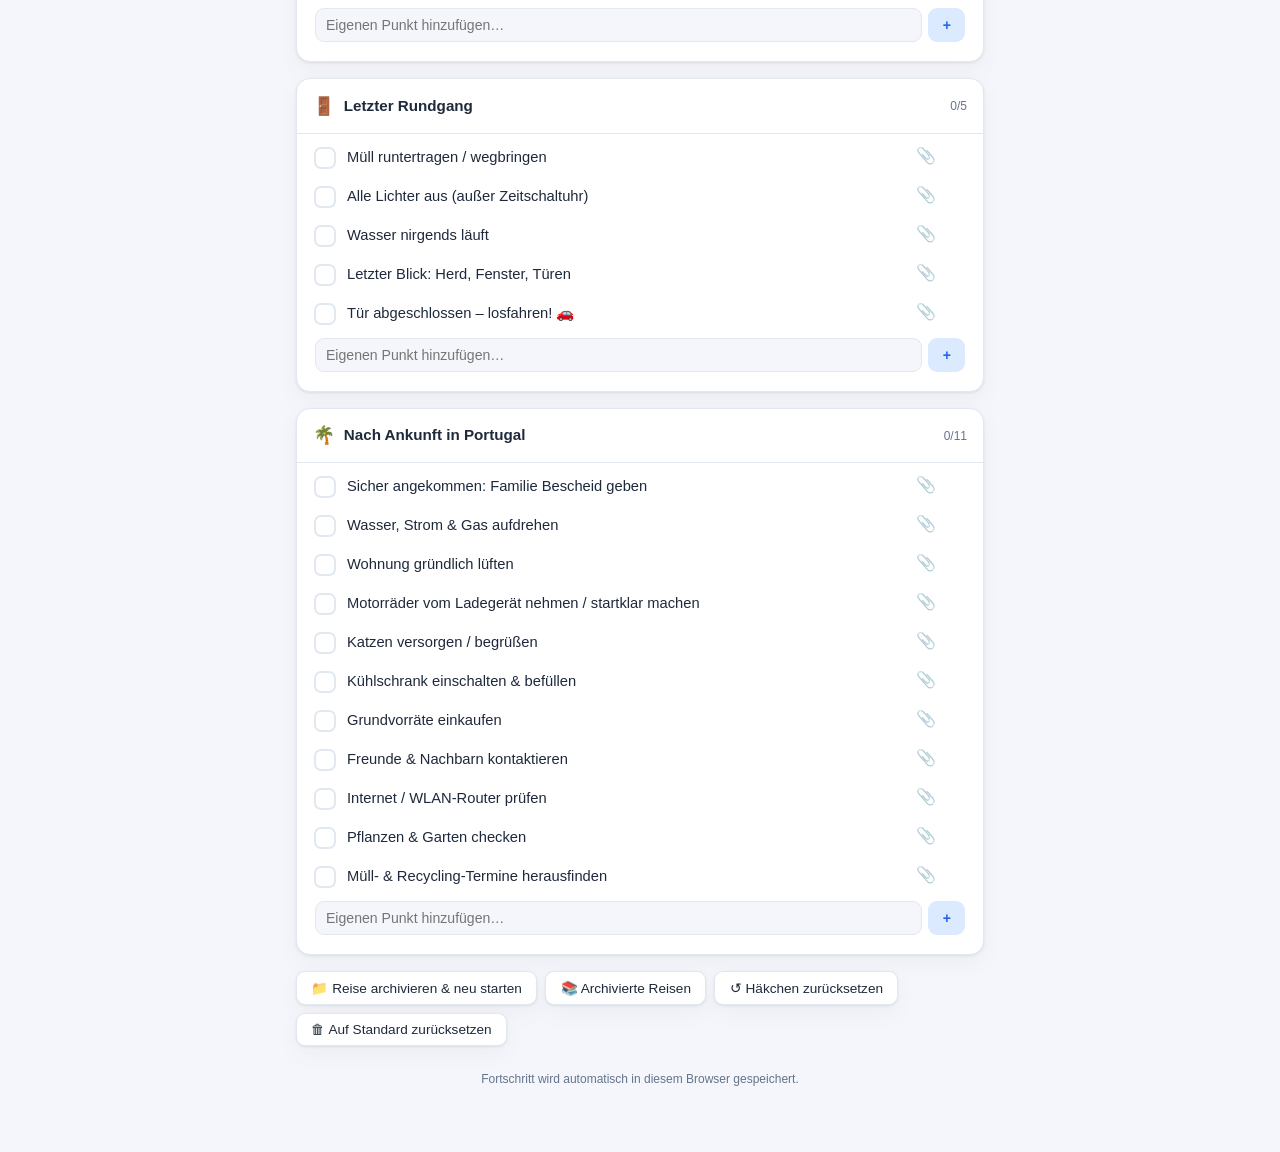
==== commit 0600d4db: "Vilamoura→Lörrach: Flüge & Bolt/Uber zum Flughafen vor Abreise - Zwei neue Punkte oben in 'Vor der A" ====
--- a/index.html
+++ b/index.html
@@ -225,7 +225,6 @@
     "Biomüll wegbringen",
     "Gelber Sack / Verpackungen wegbringen",
     "Papier & Glas wegbringen",
-    "Tierversorgung geklärt (falls vorhanden)",
   ]},
   { t: "Sicherheit & Organisatorisches", e: "🔐", items: [
     "Nachbar/Vertrauensperson informiert",
@@ -254,7 +253,8 @@
     "Sicher angekommen: Familie Bescheid geben",
     "Wasser, Strom & Gas aufdrehen",
     "Wohnung gründlich lüften",
-    "Motorräder ans Ladegerät hängen",
+    "Motorräder vom Ladegerät nehmen / startklar machen",
+    "Katzen versorgen / begrüßen",
     "Kühlschrank einschalten & befüllen",
     "Grundvorräte einkaufen",
     "Freunde & Nachbarn kontaktieren",
@@ -267,6 +267,8 @@
 // Rückrichtung: Vilamoura-Haus verlassen, Ankunft in Lörrach
 const DEFAULT_VIL_LOE = [
   { t: "Vor der Abreise erledigen", e: "🛒", items: [
+    "Flüge buchen",
+    "Bolt / Uber zum Flughafen buchen",
     "Einkaufen für die Fahrt (Snacks, Getränke)",
     "Bargeld abheben",
     "Auto volltanken",
@@ -319,7 +321,7 @@
     "Bewässerung / Nachbar für Pflanzen organisiert",
     "Alle Mülleimer leeren (auch Bad)",
     "Müll & Recycling wegbringen (Contentores)",
-    "Tierversorgung geklärt (falls vorhanden)",
+    "Katzensitter für 2 Katzen organisiert",
   ]},
   { t: "Sicherheit & Organisatorisches", e: "🔐", items: [
     "Nachbar / Vertrauensperson informiert",
@@ -364,6 +366,50 @@
   { id: "vil-loe", label: "Vilamoura → Lörrach", from: "Vilamoura", to: "Lörrach", def: DEFAULT_VIL_LOE },
 ];
 
+// Gezielte Inhalts-Anpassungen, die auch auf bereits gespeicherten Listen greifen (idempotent).
+const CONTENT_REV = 2;
+function applyContentMigrations(st) {
+  if ((st.contentRev || 0) < 1) {
+    const lv = st.routes["loe-vil"];
+    if (lv) {
+      const pmt = lv.sections.find(s => s.t === "Pflanzen, Müll & Tiere");
+      if (pmt) pmt.items = pmt.items.filter(i => !/^Tierversorgung geklärt/.test(i.x));  // keine Tiere in Lörrach
+      const ank = lv.sections.find(s => s.t === "Nach Ankunft in Portugal");
+      if (ank) {
+        const m = ank.items.find(i => i.x === "Motorräder ans Ladegerät hängen");
+        if (m) m.x = "Motorräder vom Ladegerät nehmen / startklar machen";
+        if (!ank.items.some(i => /Katze/.test(i.x))) {
+          const idx = ank.items.findIndex(i => i.x.startsWith("Motorräder vom Ladegerät"));
+          ank.items.splice(idx >= 0 ? idx + 1 : ank.items.length, 0, { x: "Katzen versorgen / begrüßen", done: false });
+        }
+      }
+    }
+    const vl = st.routes["vil-loe"];
+    if (vl) {
+      const pmt2 = vl.sections.find(s => s.t === "Pflanzen, Müll & Tiere");
+      if (pmt2) {
+        const tier = pmt2.items.find(i => /^Tierversorgung geklärt/.test(i.x));
+        if (tier) tier.x = "Katzensitter für 2 Katzen organisiert";
+        else if (!pmt2.items.some(i => /Katze/.test(i.x))) pmt2.items.push({ x: "Katzensitter für 2 Katzen organisiert", done: false });
+      }
+    }
+  }
+  if ((st.contentRev || 0) < 2) {
+    const vl = st.routes["vil-loe"];
+    if (vl) {
+      const vor = vl.sections.find(s => s.t === "Vor der Abreise erledigen");
+      if (vor) {
+        // vorne einfügen → Endreihenfolge: „Flüge buchen“, dann „Bolt / Uber …“
+        ["Bolt / Uber zum Flughafen buchen", "Flüge buchen"].forEach(x => {
+          if (!vor.items.some(i => i.x === x)) vor.items.unshift({ x, done: false });
+        });
+      }
+    }
+  }
+  st.contentRev = CONTENT_REV;
+  return st;
+}
+
 // ---------- Speicherung: IndexedDB (groß genug für Bilder/Dateien) ----------
 const DB_NAME = "abreise-checkliste-db", STORE = "kv", KEY = "state";
 function idb() {
@@ -424,6 +470,7 @@
     mergeDefaults(st.routes[r.id], r.def);
   });
   if (!st.active || !st.routes[st.active]) st.active = "loe-vil";
+  applyContentMigrations(st);
   return st;
 }
 let saveTimer = null, initialized = false;
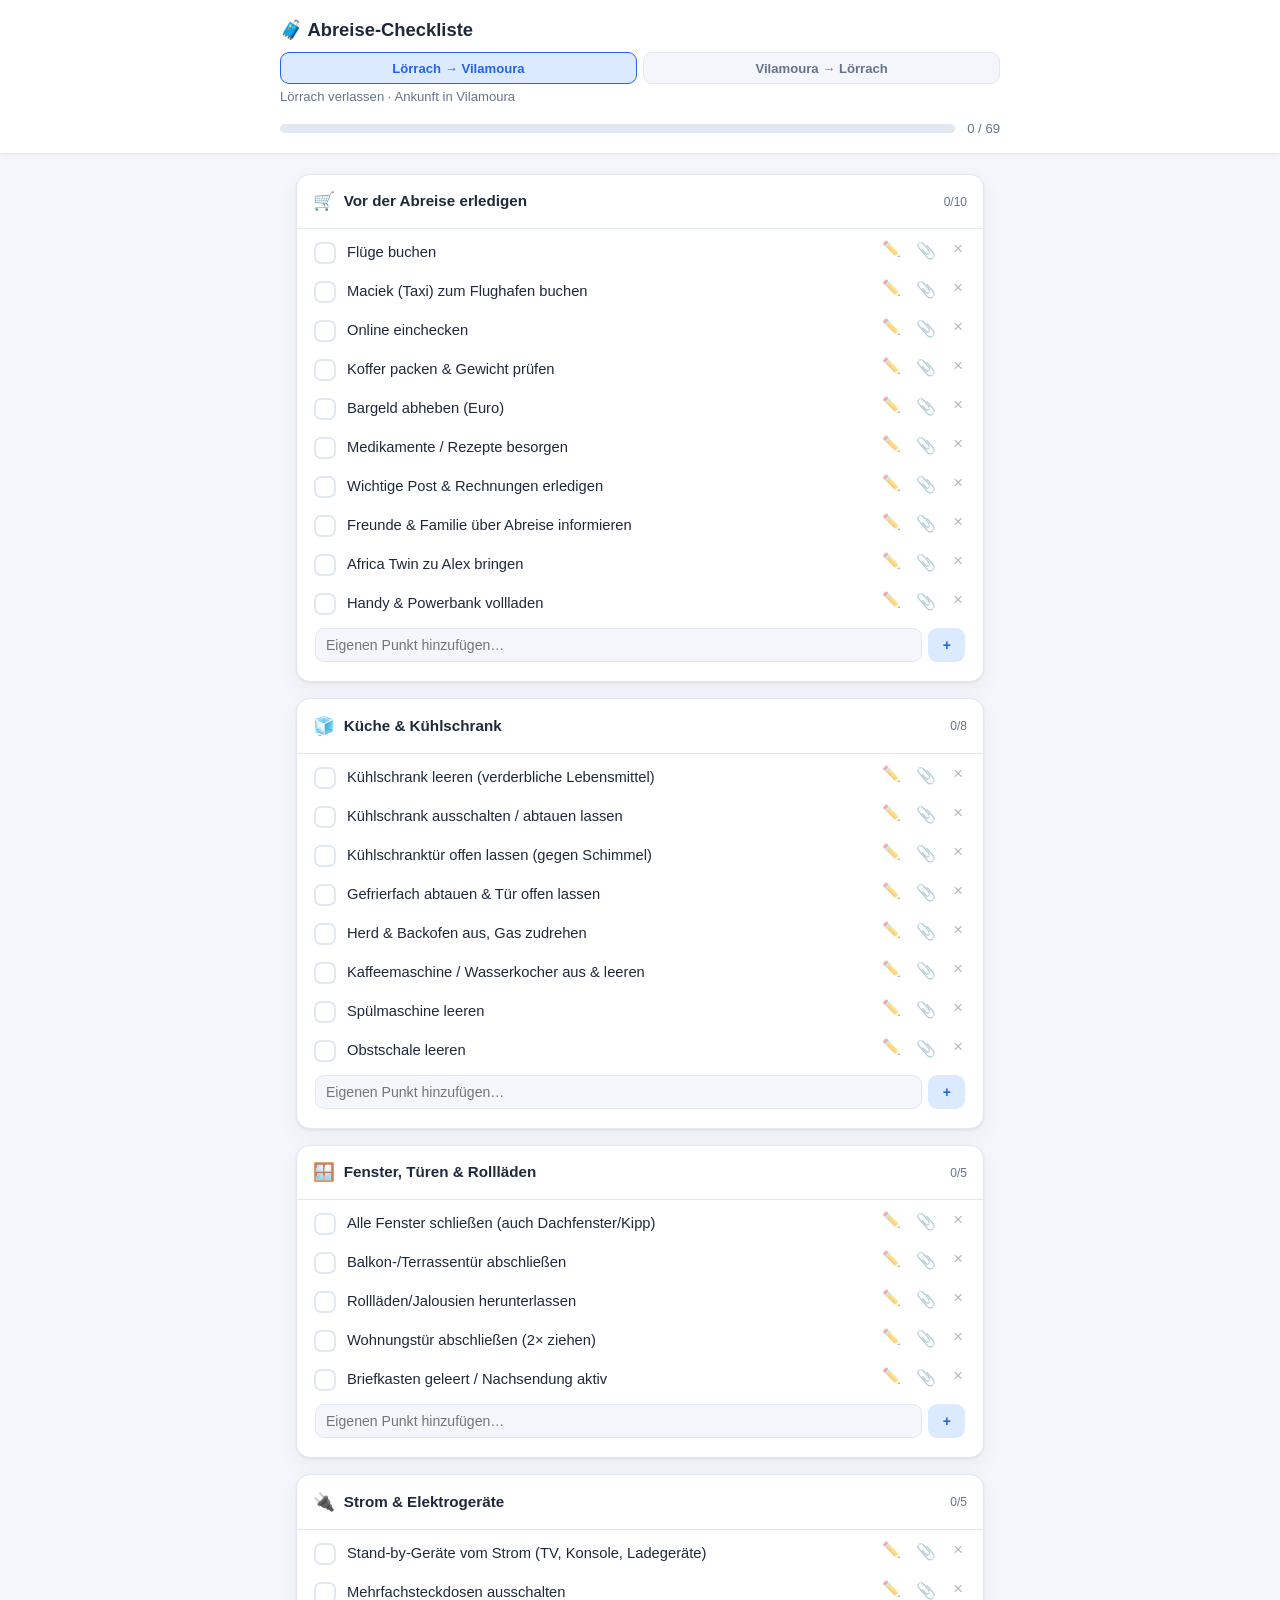
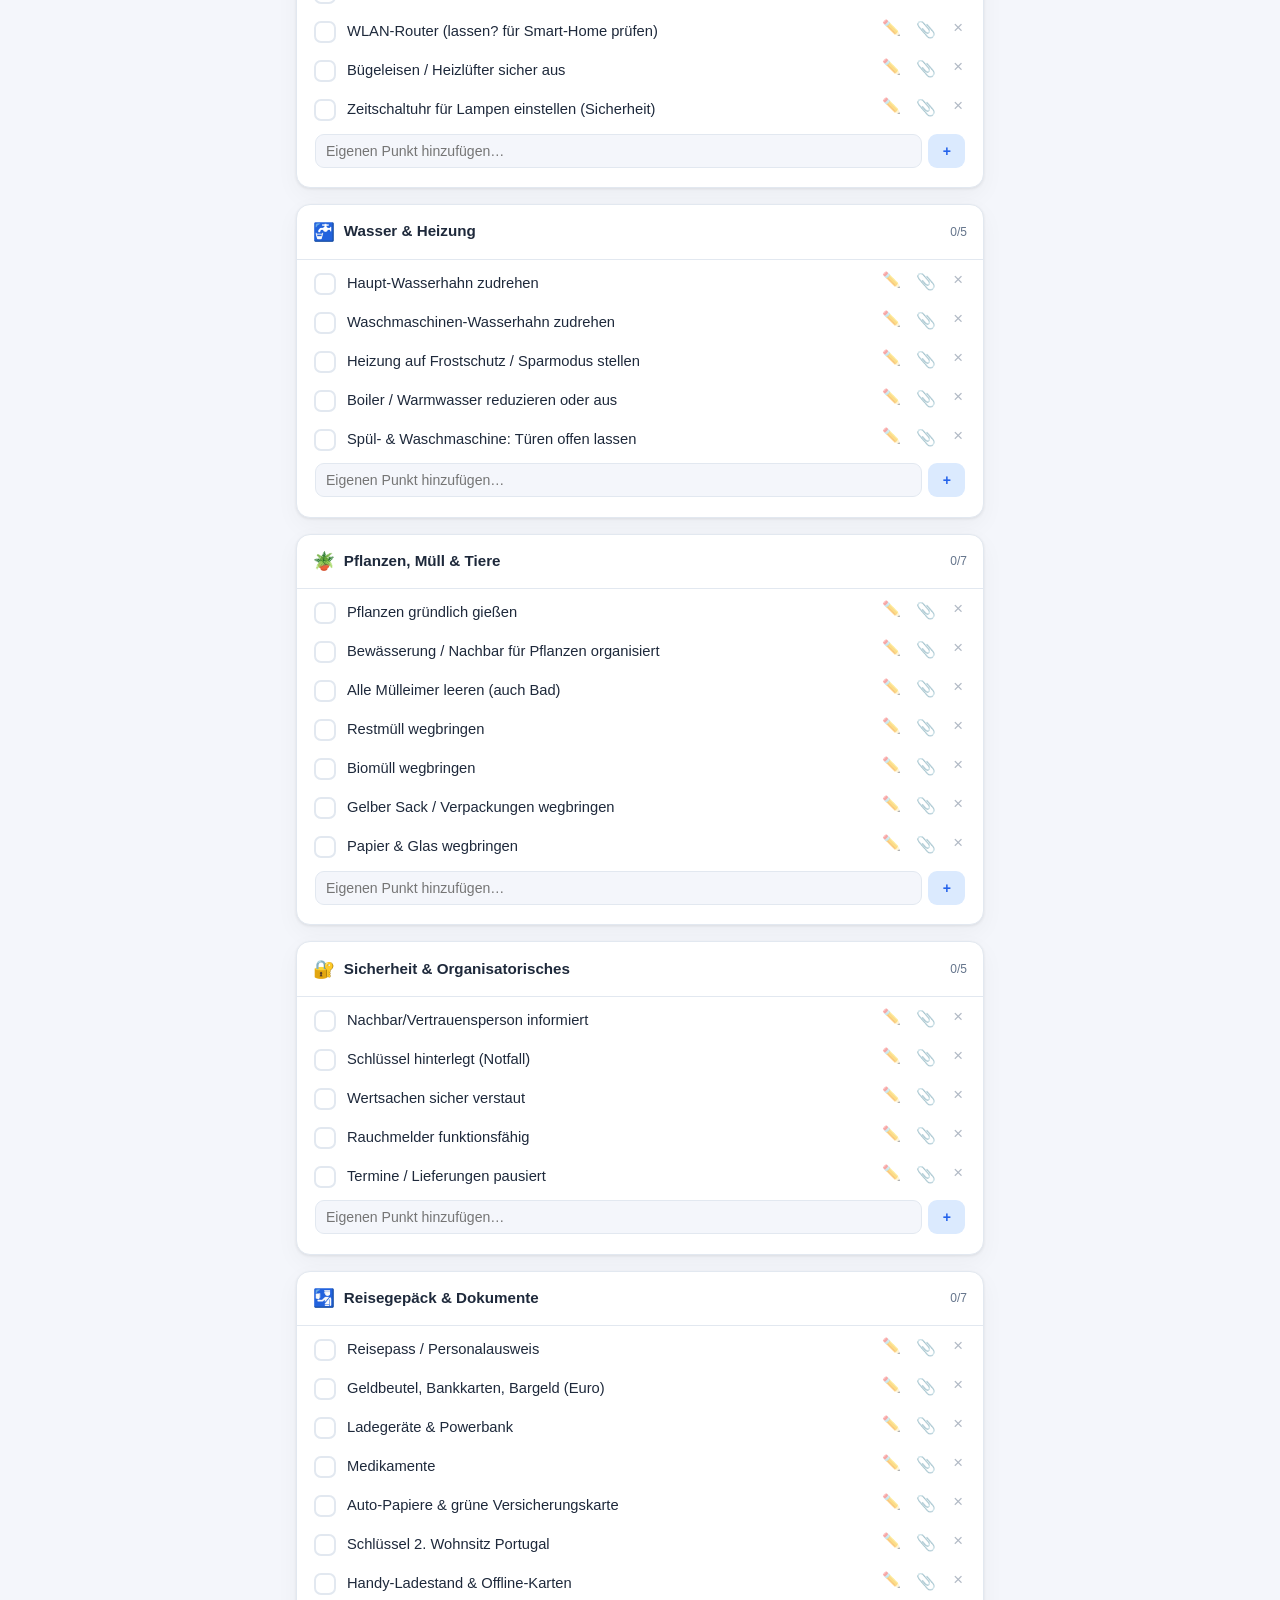
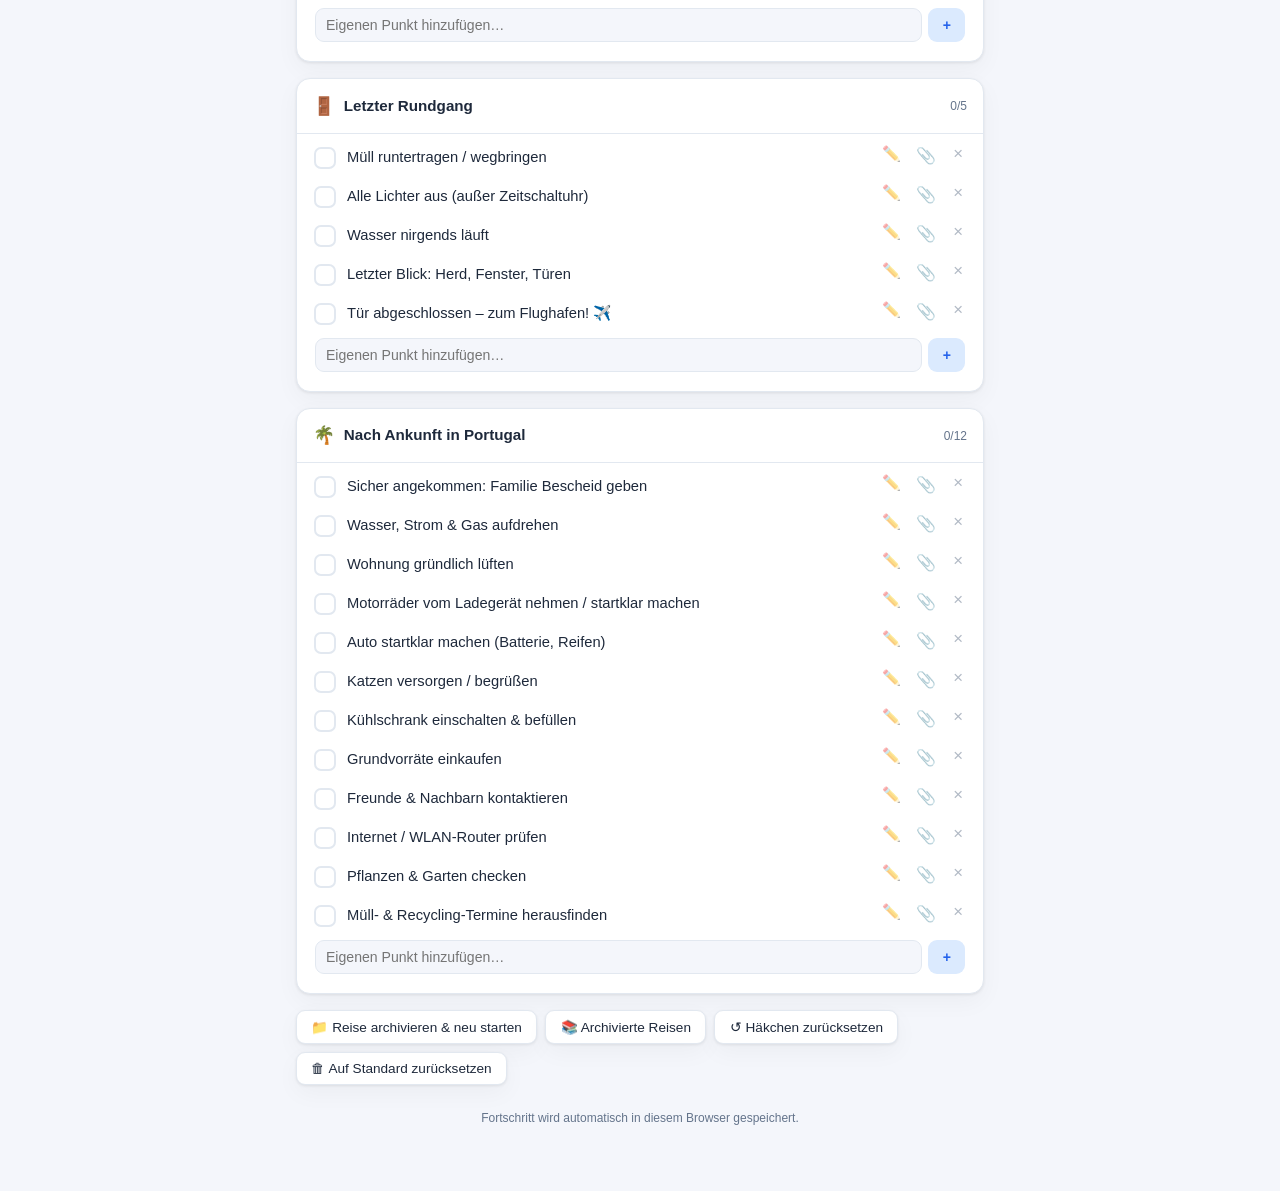
==== commit 2611cd1a: "In-App-Editieren von Punkten + Buttons am Handy sichtbar - Jeder Punkt hat einen ✏️-Button: Text inl" ====
--- a/index.html
+++ b/index.html
@@ -80,9 +80,12 @@
   li.done .box svg { opacity: 1; }
   li .label { flex: 1; font-size: .92rem; }
   li.done .label { color: var(--muted); text-decoration: line-through; }
-  li .del { flex: none; opacity: 0; border: none; background: none; color: var(--muted); cursor: pointer; font-size: 1.05rem; padding: 0 .2rem; line-height: 1; }
-  li:hover .del { opacity: .6; }
+  li .del { flex: none; opacity: .5; border: none; background: none; color: var(--muted); cursor: pointer; font-size: 1.05rem; padding: 0 .2rem; line-height: 1; }
+  li:hover .del { opacity: .7; }
   li .del:hover { opacity: 1; color: #ef4444; }
+  li .edit-btn { flex: none; opacity: .5; border: none; background: none; cursor: pointer; font-size: .95rem; padding: 0 .1rem; line-height: 1; }
+  li:hover .edit-btn { opacity: .9; }
+  .edit-input { flex: 1; border: 1px solid var(--accent); background: var(--card); color: var(--text); border-radius: 7px; padding: .3rem .45rem; font-size: .92rem; outline: none; font-family: inherit; }
   .add-row { display: flex; gap: .4rem; padding: .3rem .6rem .7rem; }
   .add-row input {
     flex: 1; border: 1px solid var(--border); background: var(--bg); color: var(--text);
@@ -175,15 +178,15 @@
 
 const DEFAULT_LOE_VIL = [
   { t: "Vor der Abreise erledigen", e: "🛒", items: [
-    "Einkaufen für die Fahrt (Snacks, Getränke)",
+    "Flüge buchen",
+    "Maciek (Taxi) zum Flughafen buchen",
+    "Online einchecken",
+    "Koffer packen & Gewicht prüfen",
     "Bargeld abheben (Euro)",
-    "Auto volltanken",
-    "Auto checken: Reifen, Öl, Wischwasser",
     "Medikamente / Rezepte besorgen",
     "Wichtige Post & Rechnungen erledigen",
     "Freunde & Familie über Abreise informieren",
-    "Motorrad zu Alex bringen",
-    "Reiseroute / Übernachtung planen",
+    "Africa Twin zu Alex bringen",
     "Handy & Powerbank vollladen",
   ]},
   { t: "Küche & Kühlschrank", e: "🧊", items: [
@@ -247,13 +250,14 @@
     "Alle Lichter aus (außer Zeitschaltuhr)",
     "Wasser nirgends läuft",
     "Letzter Blick: Herd, Fenster, Türen",
-    "Tür abgeschlossen – losfahren! 🚗",
+    "Tür abgeschlossen – zum Flughafen! ✈️",
   ]},
   { t: "Nach Ankunft in Portugal", e: "🌴", items: [
     "Sicher angekommen: Familie Bescheid geben",
     "Wasser, Strom & Gas aufdrehen",
     "Wohnung gründlich lüften",
     "Motorräder vom Ladegerät nehmen / startklar machen",
+    "Auto startklar machen (Batterie, Reifen)",
     "Katzen versorgen / begrüßen",
     "Kühlschrank einschalten & befüllen",
     "Grundvorräte einkaufen",
@@ -269,20 +273,20 @@
   { t: "Vor der Abreise erledigen", e: "🛒", items: [
     "Flüge buchen",
     "Bolt / Uber zum Flughafen buchen",
-    "Einkaufen für die Fahrt (Snacks, Getränke)",
+    "Online einchecken",
+    "Koffer packen & Gewicht prüfen",
     "Bargeld abheben",
-    "Auto volltanken",
-    "Auto checken: Reifen, Öl, Wischwasser",
     "Medikamente / Rezepte besorgen",
     "Wichtige Post & Rechnungen erledigen",
     "Freunde & Nachbarn über Abreise informieren",
-    "Reiseroute / Übernachtung planen",
     "Handy & Powerbank vollladen",
   ]},
   { t: "Motorräder & Garage", e: "🏍️", items: [
     "Motorräder volltanken",
     "Motorräder ans Erhaltungs-Ladegerät hängen",
     "Motorräder abdecken / sichern",
+    "Auto volltanken & abstellen",
+    "Auto-Batterie ans Erhaltungsladegerät / abklemmen",
     "Garage / Stellplatz abschließen",
   ]},
   { t: "Küche & Kühlschrank", e: "🧊", items: [
@@ -344,7 +348,7 @@
     "Alle Lichter aus (außer Zeitschaltuhr)",
     "Wasser nirgends läuft",
     "Letzter Blick: Herd, Klima, Fenster, Türen",
-    "Tür abgeschlossen – losfahren! 🚗",
+    "Tür abgeschlossen – zum Flughafen! ✈️",
   ]},
   { t: "Nach Ankunft in Lörrach", e: "🏠", items: [
     "Sicher angekommen: Familie Bescheid geben",
@@ -353,7 +357,7 @@
     "Wohnung gründlich lüften",
     "Kühlschrank einschalten & befüllen",
     "Grundvorräte einkaufen",
-    "Motorrad bei Alex abholen",
+    "Africa Twin bei Alex abholen",
     "Freunde & Nachbarn kontaktieren",
     "Internet / WLAN-Router prüfen",
     "Post / Nachsendung holen",
@@ -367,7 +371,7 @@
 ];
 
 // Gezielte Inhalts-Anpassungen, die auch auf bereits gespeicherten Listen greifen (idempotent).
-const CONTENT_REV = 2;
+const CONTENT_REV = 4;
 function applyContentMigrations(st) {
   if ((st.contentRev || 0) < 1) {
     const lv = st.routes["loe-vil"];
@@ -406,6 +410,55 @@
       }
     }
   }
+  if ((st.contentRev || 0) < 3) {
+    // Beide Richtungen per Flug; Fahrzeuge: Lörrach = Africa Twin, Vilamoura = Auto + 2 Motorräder
+    const lv = st.routes["loe-vil"], vl = st.routes["vil-loe"];
+    const find = (r, t) => r && r.sections.find(s => s.t === t);
+    const rm  = (s, x) => { if (s) s.items = s.items.filter(i => i.x !== x); };
+    const ren = (s, a, b) => { if (s) { const it = s.items.find(i => i.x === a); if (it) it.x = b; } };
+    const add = (s, x, after) => { if (!s || s.items.some(i => i.x === x)) return; const idx = after ? s.items.findIndex(i => i.x === after) : -1; if (idx >= 0) s.items.splice(idx + 1, 0, { x, done: false }); else s.items.push({ x, done: false }); };
+    const addTop = (s, x) => { if (s && !s.items.some(i => i.x === x)) s.items.unshift({ x, done: false }); };
+
+    // Lörrach → Vilamoura
+    const lvVor = find(lv, "Vor der Abreise erledigen");
+    rm(lvVor, "Einkaufen für die Fahrt (Snacks, Getränke)");
+    rm(lvVor, "Auto volltanken");
+    rm(lvVor, "Auto checken: Reifen, Öl, Wischwasser");
+    rm(lvVor, "Reiseroute / Übernachtung planen");
+    ren(lvVor, "Motorrad zu Alex bringen", "Africa Twin zu Alex bringen");
+    ["Koffer packen & Gewicht prüfen", "Online einchecken", "Maciek (Taxi) zum Flughafen buchen", "Flüge buchen"].forEach(x => addTop(lvVor, x));
+    ren(find(lv, "Letzter Rundgang"), "Tür abgeschlossen – losfahren! 🚗", "Tür abgeschlossen – zum Flughafen! ✈️");
+    add(find(lv, "Nach Ankunft in Portugal"), "Auto startklar machen (Batterie, Reifen)", "Motorräder vom Ladegerät nehmen / startklar machen");
+
+    // Vilamoura → Lörrach
+    const vlVor = find(vl, "Vor der Abreise erledigen");
+    rm(vlVor, "Einkaufen für die Fahrt (Snacks, Getränke)");
+    rm(vlVor, "Auto volltanken");
+    rm(vlVor, "Auto checken: Reifen, Öl, Wischwasser");
+    rm(vlVor, "Reiseroute / Übernachtung planen");
+    add(vlVor, "Online einchecken", "Bolt / Uber zum Flughafen buchen");
+    add(vlVor, "Koffer packen & Gewicht prüfen", "Online einchecken");
+    const vlMoto = find(vl, "Motorräder & Garage");
+    add(vlMoto, "Auto volltanken & abstellen", "Motorräder abdecken / sichern");
+    add(vlMoto, "Auto-Batterie ans Erhaltungsladegerät / abklemmen", "Auto volltanken & abstellen");
+    ren(find(vl, "Letzter Rundgang"), "Tür abgeschlossen – losfahren! 🚗", "Tür abgeschlossen – zum Flughafen! ✈️");
+    ren(find(vl, "Nach Ankunft in Lörrach"), "Motorrad bei Alex abholen", "Africa Twin bei Alex abholen");
+  }
+  if ((st.contentRev || 0) < 4) {
+    // In Lörrach kein Bolt/Uber → Maciek (Taxi). Vilamoura behält Bolt/Uber.
+    const lv = st.routes["loe-vil"];
+    const lvVor = lv && lv.sections.find(s => s.t === "Vor der Abreise erledigen");
+    if (lvVor) {
+      const it = lvVor.items.find(i => i.x === "Bolt / Uber zum Flughafen buchen");
+      if (it) it.x = "Maciek (Taxi) zum Flughafen buchen";
+      // Sicherheit: nur einen „Maciek …“-Eintrag behalten
+      let seen = false;
+      lvVor.items = lvVor.items.filter(i => {
+        if (i.x === "Maciek (Taxi) zum Flughafen buchen") { if (seen) return false; seen = true; }
+        return true;
+      });
+    }
+  }
   st.contentRev = CONTENT_REV;
   return st;
 }
@@ -543,6 +596,24 @@
   inp.click();
 }
 
+function startEdit(labelEl, it) {
+  const input = document.createElement("input");
+  input.type = "text"; input.className = "edit-input"; input.value = it.x;
+  labelEl.replaceWith(input);
+  input.focus(); input.select();
+  let done = false;
+  const commit = (saveIt) => {
+    if (done) return; done = true;
+    if (saveIt) { const v = input.value.trim(); if (v) it.x = v; }
+    save(); render();
+  };
+  input.addEventListener("keydown", e => {
+    if (e.key === "Enter") { e.preventDefault(); commit(true); }
+    else if (e.key === "Escape") { e.preventDefault(); commit(false); }
+  });
+  input.addEventListener("blur", () => commit(true));
+}
+
 function render() {
   // Richtungs-Tabs
   const routesEl = document.getElementById("routes");
@@ -579,11 +650,14 @@
       rowEl.innerHTML = `
         <span class="box"><svg viewBox="0 0 24 24"><polyline points="4 12 10 18 20 6"/></svg></span>
         <span class="label">${escapeHtml(it.x)}</span>
+        <button class="edit-btn" title="Text bearbeiten">✏️</button>
         <button class="attach-btn" title="Anhang hinzufügen">📎</button>
         <button class="del" title="Entfernen">×</button>`;
-      rowEl.querySelector(".label").addEventListener("click", () => { it.done = !it.done; save(); render(); });
+      const labelEl = rowEl.querySelector(".label");
+      labelEl.addEventListener("click", () => { it.done = !it.done; save(); render(); });
       rowEl.querySelector(".box").addEventListener("click", () => { it.done = !it.done; save(); render(); });
       rowEl.querySelector(".del").addEventListener("click", (ev) => { ev.stopPropagation(); sec.items.splice(ii,1); save(); render(); });
+      rowEl.querySelector(".edit-btn").addEventListener("click", (ev) => { ev.stopPropagation(); startEdit(labelEl, it); });
       li.appendChild(rowEl);
 
       const menu = document.createElement("div");
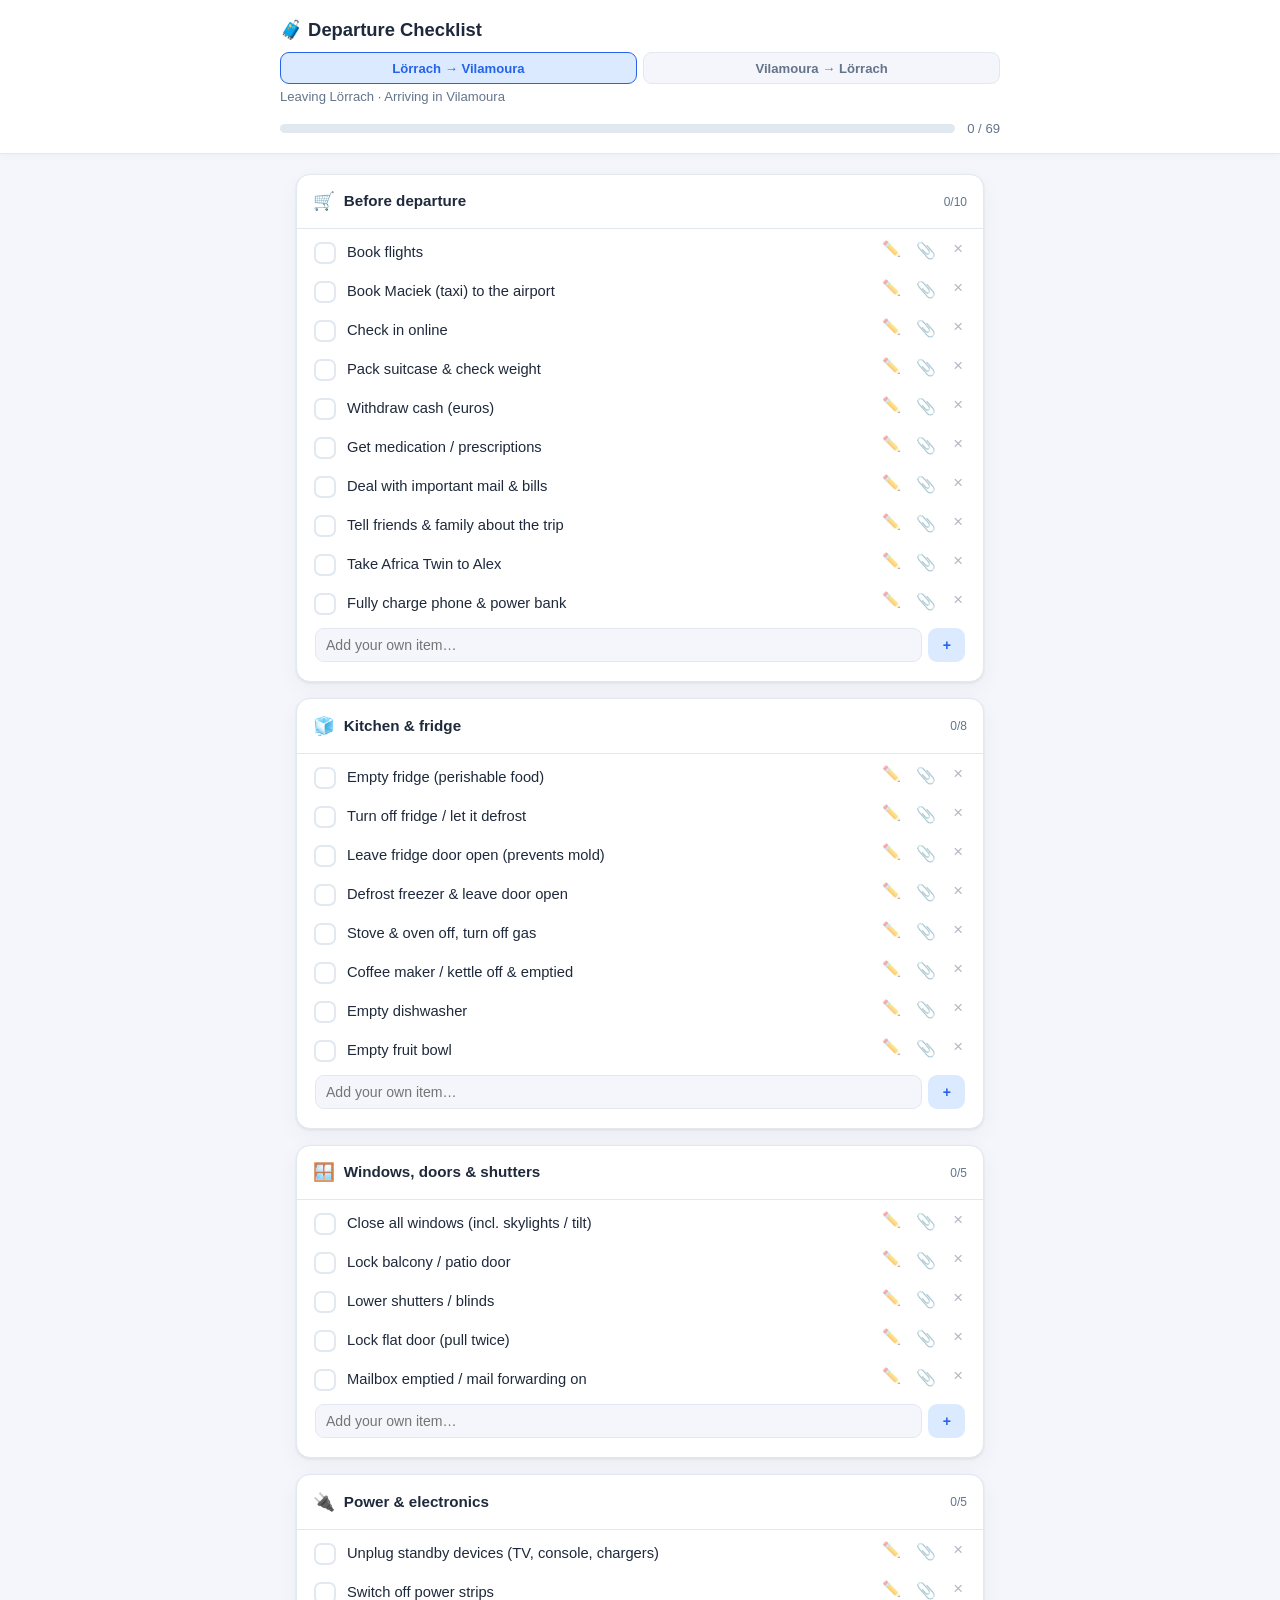
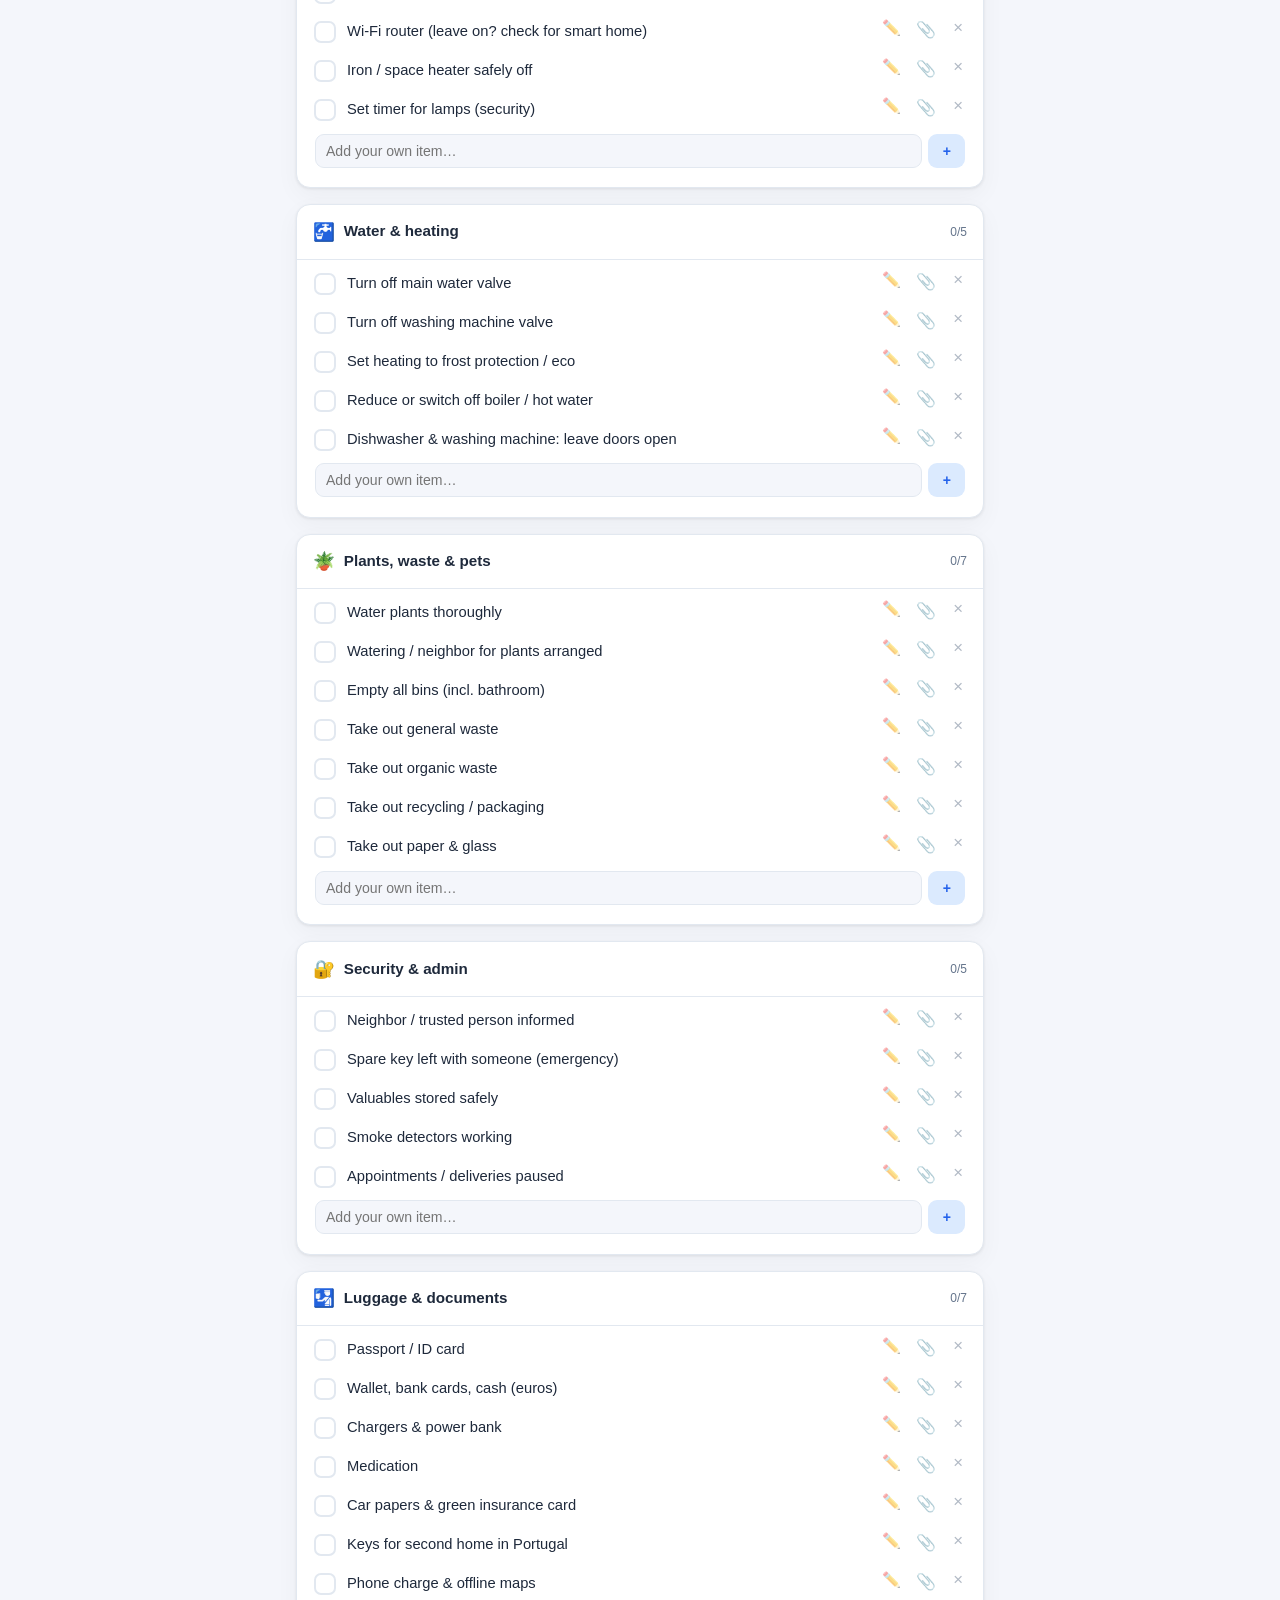
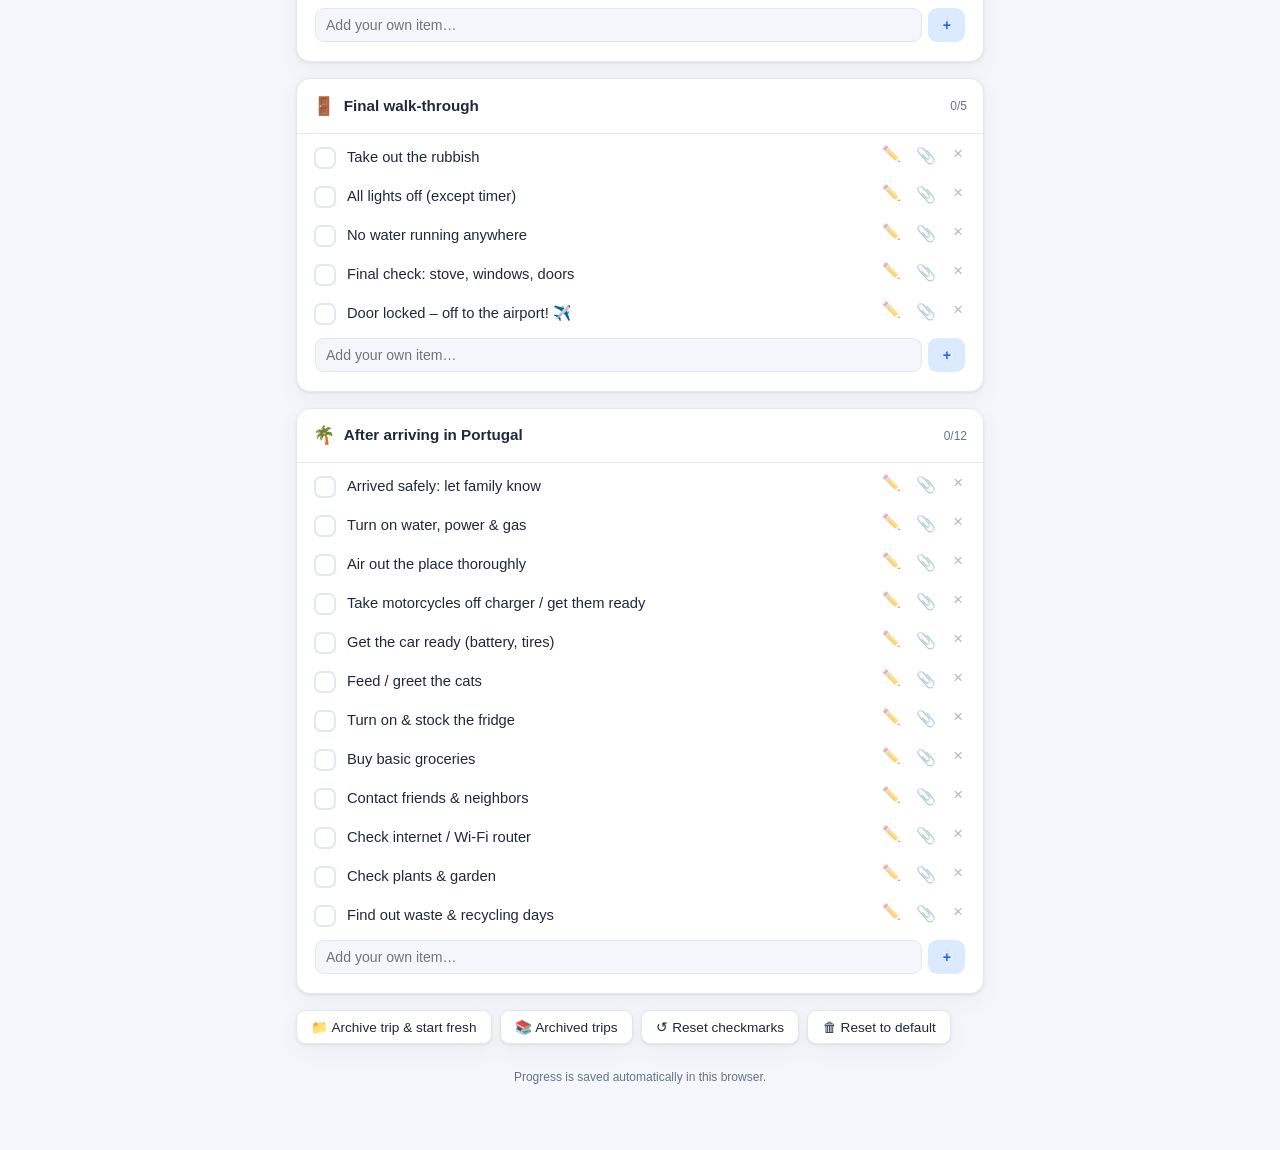
==== commit 124bcba0: "Translate app to English (UI + both checklists) - All UI text, section titles and checklist items tr" ====
--- a/index.html
+++ b/index.html
@@ -1,10 +1,10 @@
 <!DOCTYPE html>
-<html lang="de">
+<html lang="en">
 <head>
 <meta charset="UTF-8">
 <meta name="viewport" content="width=device-width, initial-scale=1.0">
 <meta name="theme-color" content="#2563eb">
-<title>Abreise-Checkliste · Lörrach → Portugal</title>
+<title>Departure Checklist · Lörrach ⇄ Vilamoura</title>
 <style>
   :root {
     --bg: #f4f6fb;
@@ -151,7 +151,7 @@
 <body>
 <header>
   <div class="wrap">
-    <h1>🧳 Abreise-Checkliste</h1>
+    <h1>🧳 Departure Checklist</h1>
     <div class="routes" id="routes"></div>
     <p class="sub" id="sub"></p>
     <div class="progress-row">
@@ -162,205 +162,205 @@
 </header>
 
 <main>
-  <div class="done-banner" id="banner">✅ Alles erledigt – gute Reise!</div>
+  <div class="done-banner" id="banner">✅ All done – have a great trip!</div>
   <div id="list"></div>
   <div class="toolbar">
-    <button onclick="archiveAndRestart()">📁 Reise archivieren &amp; neu starten</button>
-    <button onclick="openArchives()">📚 Archivierte Reisen <span id="archCount"></span></button>
-    <button onclick="resetChecks()">↺ Häkchen zurücksetzen</button>
-    <button onclick="resetAll()">🗑 Auf Standard zurücksetzen</button>
+    <button onclick="archiveAndRestart()">📁 Archive trip &amp; start fresh</button>
+    <button onclick="openArchives()">📚 Archived trips <span id="archCount"></span></button>
+    <button onclick="resetChecks()">↺ Reset checkmarks</button>
+    <button onclick="resetAll()">🗑 Reset to default</button>
   </div>
-  <footer>Fortschritt wird automatisch in diesem Browser gespeichert.</footer>
+  <footer>Progress is saved automatically in this browser.</footer>
 </main>
 
 <script>
 const STORAGE = "abreise-checkliste-v1";
 
 const DEFAULT_LOE_VIL = [
-  { t: "Vor der Abreise erledigen", e: "🛒", items: [
-    "Flüge buchen",
-    "Maciek (Taxi) zum Flughafen buchen",
-    "Online einchecken",
-    "Koffer packen & Gewicht prüfen",
-    "Bargeld abheben (Euro)",
-    "Medikamente / Rezepte besorgen",
-    "Wichtige Post & Rechnungen erledigen",
-    "Freunde & Familie über Abreise informieren",
-    "Africa Twin zu Alex bringen",
-    "Handy & Powerbank vollladen",
-  ]},
-  { t: "Küche & Kühlschrank", e: "🧊", items: [
-    "Kühlschrank leeren (verderbliche Lebensmittel)",
-    "Kühlschrank ausschalten / abtauen lassen",
-    "Kühlschranktür offen lassen (gegen Schimmel)",
-    "Gefrierfach abtauen & Tür offen lassen",
-    "Herd & Backofen aus, Gas zudrehen",
-    "Kaffeemaschine / Wasserkocher aus & leeren",
-    "Spülmaschine leeren",
-    "Obstschale leeren",
-  ]},
-  { t: "Fenster, Türen & Rollläden", e: "🪟", items: [
-    "Alle Fenster schließen (auch Dachfenster/Kipp)",
-    "Balkon-/Terrassentür abschließen",
-    "Rollläden/Jalousien herunterlassen",
-    "Wohnungstür abschließen (2× ziehen)",
-    "Briefkasten geleert / Nachsendung aktiv",
-  ]},
-  { t: "Strom & Elektrogeräte", e: "🔌", items: [
-    "Stand-by-Geräte vom Strom (TV, Konsole, Ladegeräte)",
-    "Mehrfachsteckdosen ausschalten",
-    "WLAN-Router (lassen? für Smart-Home prüfen)",
-    "Bügeleisen / Heizlüfter sicher aus",
-    "Zeitschaltuhr für Lampen einstellen (Sicherheit)",
-  ]},
-  { t: "Wasser & Heizung", e: "🚰", items: [
-    "Haupt-Wasserhahn zudrehen",
-    "Waschmaschinen-Wasserhahn zudrehen",
-    "Heizung auf Frostschutz / Sparmodus stellen",
-    "Boiler / Warmwasser reduzieren oder aus",
-    "Spül- & Waschmaschine: Türen offen lassen",
-  ]},
-  { t: "Pflanzen, Müll & Tiere", e: "🪴", items: [
-    "Pflanzen gründlich gießen",
-    "Bewässerung / Nachbar für Pflanzen organisiert",
-    "Alle Mülleimer leeren (auch Bad)",
-    "Restmüll wegbringen",
-    "Biomüll wegbringen",
-    "Gelber Sack / Verpackungen wegbringen",
-    "Papier & Glas wegbringen",
-  ]},
-  { t: "Sicherheit & Organisatorisches", e: "🔐", items: [
-    "Nachbar/Vertrauensperson informiert",
-    "Schlüssel hinterlegt (Notfall)",
-    "Wertsachen sicher verstaut",
-    "Rauchmelder funktionsfähig",
-    "Termine / Lieferungen pausiert",
-  ]},
-  { t: "Reisegepäck & Dokumente", e: "🛂", items: [
-    "Reisepass / Personalausweis",
-    "Geldbeutel, Bankkarten, Bargeld (Euro)",
-    "Ladegeräte & Powerbank",
-    "Medikamente",
-    "Auto-Papiere & grüne Versicherungskarte",
-    "Schlüssel 2. Wohnsitz Portugal",
-    "Handy-Ladestand & Offline-Karten",
-  ]},
-  { t: "Letzter Rundgang", e: "🚪", items: [
-    "Müll runtertragen / wegbringen",
-    "Alle Lichter aus (außer Zeitschaltuhr)",
-    "Wasser nirgends läuft",
-    "Letzter Blick: Herd, Fenster, Türen",
-    "Tür abgeschlossen – zum Flughafen! ✈️",
-  ]},
-  { t: "Nach Ankunft in Portugal", e: "🌴", items: [
-    "Sicher angekommen: Familie Bescheid geben",
-    "Wasser, Strom & Gas aufdrehen",
-    "Wohnung gründlich lüften",
-    "Motorräder vom Ladegerät nehmen / startklar machen",
-    "Auto startklar machen (Batterie, Reifen)",
-    "Katzen versorgen / begrüßen",
-    "Kühlschrank einschalten & befüllen",
-    "Grundvorräte einkaufen",
-    "Freunde & Nachbarn kontaktieren",
-    "Internet / WLAN-Router prüfen",
-    "Pflanzen & Garten checken",
-    "Müll- & Recycling-Termine herausfinden",
+  { t: "Before departure", e: "🛒", items: [
+    "Book flights",
+    "Book Maciek (taxi) to the airport",
+    "Check in online",
+    "Pack suitcase & check weight",
+    "Withdraw cash (euros)",
+    "Get medication / prescriptions",
+    "Deal with important mail & bills",
+    "Tell friends & family about the trip",
+    "Take Africa Twin to Alex",
+    "Fully charge phone & power bank",
+  ]},
+  { t: "Kitchen & fridge", e: "🧊", items: [
+    "Empty fridge (perishable food)",
+    "Turn off fridge / let it defrost",
+    "Leave fridge door open (prevents mold)",
+    "Defrost freezer & leave door open",
+    "Stove & oven off, turn off gas",
+    "Coffee maker / kettle off & emptied",
+    "Empty dishwasher",
+    "Empty fruit bowl",
+  ]},
+  { t: "Windows, doors & shutters", e: "🪟", items: [
+    "Close all windows (incl. skylights / tilt)",
+    "Lock balcony / patio door",
+    "Lower shutters / blinds",
+    "Lock flat door (pull twice)",
+    "Mailbox emptied / mail forwarding on",
+  ]},
+  { t: "Power & electronics", e: "🔌", items: [
+    "Unplug standby devices (TV, console, chargers)",
+    "Switch off power strips",
+    "Wi-Fi router (leave on? check for smart home)",
+    "Iron / space heater safely off",
+    "Set timer for lamps (security)",
+  ]},
+  { t: "Water & heating", e: "🚰", items: [
+    "Turn off main water valve",
+    "Turn off washing machine valve",
+    "Set heating to frost protection / eco",
+    "Reduce or switch off boiler / hot water",
+    "Dishwasher & washing machine: leave doors open",
+  ]},
+  { t: "Plants, waste & pets", e: "🪴", items: [
+    "Water plants thoroughly",
+    "Watering / neighbor for plants arranged",
+    "Empty all bins (incl. bathroom)",
+    "Take out general waste",
+    "Take out organic waste",
+    "Take out recycling / packaging",
+    "Take out paper & glass",
+  ]},
+  { t: "Security & admin", e: "🔐", items: [
+    "Neighbor / trusted person informed",
+    "Spare key left with someone (emergency)",
+    "Valuables stored safely",
+    "Smoke detectors working",
+    "Appointments / deliveries paused",
+  ]},
+  { t: "Luggage & documents", e: "🛂", items: [
+    "Passport / ID card",
+    "Wallet, bank cards, cash (euros)",
+    "Chargers & power bank",
+    "Medication",
+    "Car papers & green insurance card",
+    "Keys for second home in Portugal",
+    "Phone charge & offline maps",
+  ]},
+  { t: "Final walk-through", e: "🚪", items: [
+    "Take out the rubbish",
+    "All lights off (except timer)",
+    "No water running anywhere",
+    "Final check: stove, windows, doors",
+    "Door locked – off to the airport! ✈️",
+  ]},
+  { t: "After arriving in Portugal", e: "🌴", items: [
+    "Arrived safely: let family know",
+    "Turn on water, power & gas",
+    "Air out the place thoroughly",
+    "Take motorcycles off charger / get them ready",
+    "Get the car ready (battery, tires)",
+    "Feed / greet the cats",
+    "Turn on & stock the fridge",
+    "Buy basic groceries",
+    "Contact friends & neighbors",
+    "Check internet / Wi-Fi router",
+    "Check plants & garden",
+    "Find out waste & recycling days",
   ]},
 ];
 
-// Rückrichtung: Vilamoura-Haus verlassen, Ankunft in Lörrach
+// Return direction: leaving the Vilamoura home, arriving in Lörrach
 const DEFAULT_VIL_LOE = [
-  { t: "Vor der Abreise erledigen", e: "🛒", items: [
-    "Flüge buchen",
-    "Bolt / Uber zum Flughafen buchen",
-    "Online einchecken",
-    "Koffer packen & Gewicht prüfen",
-    "Bargeld abheben",
-    "Medikamente / Rezepte besorgen",
-    "Wichtige Post & Rechnungen erledigen",
-    "Freunde & Nachbarn über Abreise informieren",
-    "Handy & Powerbank vollladen",
-  ]},
-  { t: "Motorräder & Garage", e: "🏍️", items: [
-    "Motorräder volltanken",
-    "Motorräder ans Erhaltungs-Ladegerät hängen",
-    "Motorräder abdecken / sichern",
-    "Auto volltanken & abstellen",
-    "Auto-Batterie ans Erhaltungsladegerät / abklemmen",
-    "Garage / Stellplatz abschließen",
-  ]},
-  { t: "Küche & Kühlschrank", e: "🧊", items: [
-    "Kühlschrank leeren (verderbliche Lebensmittel)",
-    "Kühlschrank ausschalten / abtauen lassen",
-    "Kühlschranktür offen lassen (gegen Schimmel)",
-    "Gefrierfach abtauen & Tür offen lassen",
-    "Herd & Backofen aus, Gas zudrehen",
-    "Kaffeemaschine / Wasserkocher aus & leeren",
-    "Spülmaschine leeren",
-    "Obstschale leeren",
-  ]},
-  { t: "Fenster, Türen & Persianas", e: "🪟", items: [
-    "Alle Fenster & Schiebetüren schließen",
-    "Terrassen-/Balkontür abschließen",
-    "Persianas / Rollläden herunterlassen",
-    "Markise einfahren",
-    "Haustür abschließen",
-  ]},
-  { t: "Strom & Klimaanlage", e: "🔌", items: [
-    "Stand-by-Geräte vom Strom (TV, Ladegeräte)",
-    "Mehrfachsteckdosen ausschalten",
-    "Klimaanlage & Ventilatoren aus",
-    "WLAN-Router (lassen? für Smart-Home prüfen)",
-    "Zeitschaltuhr für Lampen einstellen (Sicherheit)",
-  ]},
-  { t: "Wasser, Pool & Außenbereich", e: "🚰", items: [
-    "Haupt-Wasserhahn zudrehen",
-    "Boiler / Warmwasser ausschalten",
-    "Pool-Pflege / Service organisiert",
-    "Außenmöbel & Polster sichern / verstauen",
-    "Spül- & Waschmaschine: Türen offen lassen",
-  ]},
-  { t: "Pflanzen, Müll & Tiere", e: "🪴", items: [
-    "Pflanzen gründlich gießen",
-    "Bewässerung / Nachbar für Pflanzen organisiert",
-    "Alle Mülleimer leeren (auch Bad)",
-    "Müll & Recycling wegbringen (Contentores)",
-    "Katzensitter für 2 Katzen organisiert",
-  ]},
-  { t: "Sicherheit & Organisatorisches", e: "🔐", items: [
-    "Nachbar / Vertrauensperson informiert",
-    "Schlüssel hinterlegt (Notfall)",
-    "Wertsachen sicher verstaut",
-    "Alarmanlage scharf stellen",
-    "Termine / Lieferungen pausiert",
-  ]},
-  { t: "Reisegepäck & Dokumente", e: "🛂", items: [
-    "Reisepass / Personalausweis",
-    "Geldbeutel, Bankkarten, Bargeld",
-    "Ladegeräte & Powerbank",
-    "Medikamente",
-    "Auto-Papiere & grüne Versicherungskarte",
-    "Schlüssel Wohnung Lörrach",
-    "Handy-Ladestand & Offline-Karten",
-  ]},
-  { t: "Letzter Rundgang", e: "🚪", items: [
-    "Müll wegbringen",
-    "Alle Lichter aus (außer Zeitschaltuhr)",
-    "Wasser nirgends läuft",
-    "Letzter Blick: Herd, Klima, Fenster, Türen",
-    "Tür abgeschlossen – zum Flughafen! ✈️",
-  ]},
-  { t: "Nach Ankunft in Lörrach", e: "🏠", items: [
-    "Sicher angekommen: Familie Bescheid geben",
-    "Wasser, Strom & Gas aufdrehen",
-    "Heizung hochstellen / einschalten",
-    "Wohnung gründlich lüften",
-    "Kühlschrank einschalten & befüllen",
-    "Grundvorräte einkaufen",
-    "Africa Twin bei Alex abholen",
-    "Freunde & Nachbarn kontaktieren",
-    "Internet / WLAN-Router prüfen",
-    "Post / Nachsendung holen",
+  { t: "Before departure", e: "🛒", items: [
+    "Book flights",
+    "Book Bolt / Uber to the airport",
+    "Check in online",
+    "Pack suitcase & check weight",
+    "Withdraw cash",
+    "Get medication / prescriptions",
+    "Deal with important mail & bills",
+    "Tell friends & neighbors about the trip",
+    "Fully charge phone & power bank",
+  ]},
+  { t: "Motorcycles & garage", e: "🏍️", items: [
+    "Fill up motorcycles",
+    "Put motorcycles on trickle charger",
+    "Cover / secure motorcycles",
+    "Fill up & park the car",
+    "Car battery on trickle charger / disconnect",
+    "Lock garage / parking space",
+  ]},
+  { t: "Kitchen & fridge", e: "🧊", items: [
+    "Empty fridge (perishable food)",
+    "Turn off fridge / let it defrost",
+    "Leave fridge door open (prevents mold)",
+    "Defrost freezer & leave door open",
+    "Stove & oven off, turn off gas",
+    "Coffee maker / kettle off & emptied",
+    "Empty dishwasher",
+    "Empty fruit bowl",
+  ]},
+  { t: "Windows, doors & persianas", e: "🪟", items: [
+    "Close all windows & sliding doors",
+    "Lock patio / balcony door",
+    "Lower persianas / shutters",
+    "Retract awning",
+    "Lock front door",
+  ]},
+  { t: "Power & air conditioning", e: "🔌", items: [
+    "Unplug standby devices (TV, chargers)",
+    "Switch off power strips",
+    "Air conditioning & fans off",
+    "Wi-Fi router (leave on? check for smart home)",
+    "Set timer for lamps (security)",
+  ]},
+  { t: "Water, pool & outdoors", e: "🚰", items: [
+    "Turn off main water valve",
+    "Switch off boiler / hot water",
+    "Pool care / service arranged",
+    "Secure / store outdoor furniture & cushions",
+    "Dishwasher & washing machine: leave doors open",
+  ]},
+  { t: "Plants, waste & pets", e: "🪴", items: [
+    "Water plants thoroughly",
+    "Watering / neighbor for plants arranged",
+    "Empty all bins (incl. bathroom)",
+    "Take out waste & recycling (contentores)",
+    "Cat sitter for 2 cats arranged",
+  ]},
+  { t: "Security & admin", e: "🔐", items: [
+    "Neighbor / trusted person informed",
+    "Spare key left with someone (emergency)",
+    "Valuables stored safely",
+    "Arm the alarm system",
+    "Appointments / deliveries paused",
+  ]},
+  { t: "Luggage & documents", e: "🛂", items: [
+    "Passport / ID card",
+    "Wallet, bank cards, cash",
+    "Chargers & power bank",
+    "Medication",
+    "Car papers & green insurance card",
+    "Keys for Lörrach flat",
+    "Phone charge & offline maps",
+  ]},
+  { t: "Final walk-through", e: "🚪", items: [
+    "Take out the rubbish",
+    "All lights off (except timer)",
+    "No water running anywhere",
+    "Final check: stove, A/C, windows, doors",
+    "Door locked – off to the airport! ✈️",
+  ]},
+  { t: "After arriving in Lörrach", e: "🏠", items: [
+    "Arrived safely: let family know",
+    "Turn on water, power & gas",
+    "Turn up / switch on heating",
+    "Air out the place thoroughly",
+    "Turn on & stock the fridge",
+    "Buy basic groceries",
+    "Pick up Africa Twin from Alex",
+    "Contact friends & neighbors",
+    "Check internet / Wi-Fi router",
+    "Collect mail / forwarded post",
   ]},
 ];
 
@@ -369,6 +369,147 @@
   { id: "loe-vil", label: "Lörrach → Vilamoura", from: "Lörrach", to: "Vilamoura", def: DEFAULT_LOE_VIL },
   { id: "vil-loe", label: "Vilamoura → Lörrach", from: "Vilamoura", to: "Lörrach", def: DEFAULT_VIL_LOE },
 ];
+
+// ---------- Einmalige Sprach-Migration: bestehende deutsche Daten → Englisch ----------
+const TITLE_MAP = {
+  "Vor der Abreise erledigen": "Before departure",
+  "Motorräder & Garage": "Motorcycles & garage",
+  "Küche & Kühlschrank": "Kitchen & fridge",
+  "Fenster, Türen & Rollläden": "Windows, doors & shutters",
+  "Fenster, Türen & Persianas": "Windows, doors & persianas",
+  "Strom & Elektrogeräte": "Power & electronics",
+  "Strom & Klimaanlage": "Power & air conditioning",
+  "Wasser & Heizung": "Water & heating",
+  "Wasser, Pool & Außenbereich": "Water, pool & outdoors",
+  "Pflanzen, Müll & Tiere": "Plants, waste & pets",
+  "Sicherheit & Organisatorisches": "Security & admin",
+  "Reisegepäck & Dokumente": "Luggage & documents",
+  "Letzter Rundgang": "Final walk-through",
+  "Nach Ankunft in Portugal": "After arriving in Portugal",
+  "Nach Ankunft in Lörrach": "After arriving in Lörrach",
+};
+const ITEM_MAP = {
+  "Flüge buchen": "Book flights",
+  "Maciek (Taxi) zum Flughafen buchen": "Book Maciek (taxi) to the airport",
+  "Bolt / Uber zum Flughafen buchen": "Book Bolt / Uber to the airport",
+  "Online einchecken": "Check in online",
+  "Koffer packen & Gewicht prüfen": "Pack suitcase & check weight",
+  "Bargeld abheben (Euro)": "Withdraw cash (euros)",
+  "Bargeld abheben": "Withdraw cash",
+  "Medikamente / Rezepte besorgen": "Get medication / prescriptions",
+  "Wichtige Post & Rechnungen erledigen": "Deal with important mail & bills",
+  "Freunde & Familie über Abreise informieren": "Tell friends & family about the trip",
+  "Freunde & Nachbarn über Abreise informieren": "Tell friends & neighbors about the trip",
+  "Africa Twin zu Alex bringen": "Take Africa Twin to Alex",
+  "Handy & Powerbank vollladen": "Fully charge phone & power bank",
+  "Motorräder volltanken": "Fill up motorcycles",
+  "Motorräder ans Erhaltungs-Ladegerät hängen": "Put motorcycles on trickle charger",
+  "Motorräder abdecken / sichern": "Cover / secure motorcycles",
+  "Auto volltanken & abstellen": "Fill up & park the car",
+  "Auto-Batterie ans Erhaltungsladegerät / abklemmen": "Car battery on trickle charger / disconnect",
+  "Garage / Stellplatz abschließen": "Lock garage / parking space",
+  "Kühlschrank leeren (verderbliche Lebensmittel)": "Empty fridge (perishable food)",
+  "Kühlschrank ausschalten / abtauen lassen": "Turn off fridge / let it defrost",
+  "Kühlschranktür offen lassen (gegen Schimmel)": "Leave fridge door open (prevents mold)",
+  "Gefrierfach abtauen & Tür offen lassen": "Defrost freezer & leave door open",
+  "Herd & Backofen aus, Gas zudrehen": "Stove & oven off, turn off gas",
+  "Kaffeemaschine / Wasserkocher aus & leeren": "Coffee maker / kettle off & emptied",
+  "Spülmaschine leeren": "Empty dishwasher",
+  "Obstschale leeren": "Empty fruit bowl",
+  "Alle Fenster schließen (auch Dachfenster/Kipp)": "Close all windows (incl. skylights / tilt)",
+  "Balkon-/Terrassentür abschließen": "Lock balcony / patio door",
+  "Rollläden/Jalousien herunterlassen": "Lower shutters / blinds",
+  "Wohnungstür abschließen (2× ziehen)": "Lock flat door (pull twice)",
+  "Briefkasten geleert / Nachsendung aktiv": "Mailbox emptied / mail forwarding on",
+  "Alle Fenster & Schiebetüren schließen": "Close all windows & sliding doors",
+  "Terrassen-/Balkontür abschließen": "Lock patio / balcony door",
+  "Persianas / Rollläden herunterlassen": "Lower persianas / shutters",
+  "Markise einfahren": "Retract awning",
+  "Haustür abschließen": "Lock front door",
+  "Stand-by-Geräte vom Strom (TV, Konsole, Ladegeräte)": "Unplug standby devices (TV, console, chargers)",
+  "Stand-by-Geräte vom Strom (TV, Ladegeräte)": "Unplug standby devices (TV, chargers)",
+  "Mehrfachsteckdosen ausschalten": "Switch off power strips",
+  "WLAN-Router (lassen? für Smart-Home prüfen)": "Wi-Fi router (leave on? check for smart home)",
+  "Bügeleisen / Heizlüfter sicher aus": "Iron / space heater safely off",
+  "Zeitschaltuhr für Lampen einstellen (Sicherheit)": "Set timer for lamps (security)",
+  "Klimaanlage & Ventilatoren aus": "Air conditioning & fans off",
+  "Haupt-Wasserhahn zudrehen": "Turn off main water valve",
+  "Waschmaschinen-Wasserhahn zudrehen": "Turn off washing machine valve",
+  "Heizung auf Frostschutz / Sparmodus stellen": "Set heating to frost protection / eco",
+  "Boiler / Warmwasser reduzieren oder aus": "Reduce or switch off boiler / hot water",
+  "Boiler / Warmwasser ausschalten": "Switch off boiler / hot water",
+  "Pool-Pflege / Service organisiert": "Pool care / service arranged",
+  "Außenmöbel & Polster sichern / verstauen": "Secure / store outdoor furniture & cushions",
+  "Spül- & Waschmaschine: Türen offen lassen": "Dishwasher & washing machine: leave doors open",
+  "Pflanzen gründlich gießen": "Water plants thoroughly",
+  "Bewässerung / Nachbar für Pflanzen organisiert": "Watering / neighbor for plants arranged",
+  "Alle Mülleimer leeren (auch Bad)": "Empty all bins (incl. bathroom)",
+  "Restmüll wegbringen": "Take out general waste",
+  "Biomüll wegbringen": "Take out organic waste",
+  "Gelber Sack / Verpackungen wegbringen": "Take out recycling / packaging",
+  "Papier & Glas wegbringen": "Take out paper & glass",
+  "Müll & Recycling wegbringen (Contentores)": "Take out waste & recycling (contentores)",
+  "Katzensitter für 2 Katzen organisiert": "Cat sitter for 2 cats arranged",
+  "Nachbar/Vertrauensperson informiert": "Neighbor / trusted person informed",
+  "Nachbar / Vertrauensperson informiert": "Neighbor / trusted person informed",
+  "Schlüssel hinterlegt (Notfall)": "Spare key left with someone (emergency)",
+  "Wertsachen sicher verstaut": "Valuables stored safely",
+  "Rauchmelder funktionsfähig": "Smoke detectors working",
+  "Alarmanlage scharf stellen": "Arm the alarm system",
+  "Termine / Lieferungen pausiert": "Appointments / deliveries paused",
+  "Reisepass / Personalausweis": "Passport / ID card",
+  "Geldbeutel, Bankkarten, Bargeld (Euro)": "Wallet, bank cards, cash (euros)",
+  "Geldbeutel, Bankkarten, Bargeld": "Wallet, bank cards, cash",
+  "Ladegeräte & Powerbank": "Chargers & power bank",
+  "Medikamente": "Medication",
+  "Auto-Papiere & grüne Versicherungskarte": "Car papers & green insurance card",
+  "Schlüssel 2. Wohnsitz Portugal": "Keys for second home in Portugal",
+  "Schlüssel Wohnung Lörrach": "Keys for Lörrach flat",
+  "Handy-Ladestand & Offline-Karten": "Phone charge & offline maps",
+  "Müll runtertragen / wegbringen": "Take out the rubbish",
+  "Müll wegbringen": "Take out the rubbish",
+  "Alle Lichter aus (außer Zeitschaltuhr)": "All lights off (except timer)",
+  "Wasser nirgends läuft": "No water running anywhere",
+  "Letzter Blick: Herd, Fenster, Türen": "Final check: stove, windows, doors",
+  "Letzter Blick: Herd, Klima, Fenster, Türen": "Final check: stove, A/C, windows, doors",
+  "Tür abgeschlossen – zum Flughafen! ✈️": "Door locked – off to the airport! ✈️",
+  "Sicher angekommen: Familie Bescheid geben": "Arrived safely: let family know",
+  "Wasser, Strom & Gas aufdrehen": "Turn on water, power & gas",
+  "Wohnung gründlich lüften": "Air out the place thoroughly",
+  "Motorräder vom Ladegerät nehmen / startklar machen": "Take motorcycles off charger / get them ready",
+  "Auto startklar machen (Batterie, Reifen)": "Get the car ready (battery, tires)",
+  "Katzen versorgen / begrüßen": "Feed / greet the cats",
+  "Kühlschrank einschalten & befüllen": "Turn on & stock the fridge",
+  "Grundvorräte einkaufen": "Buy basic groceries",
+  "Freunde & Nachbarn kontaktieren": "Contact friends & neighbors",
+  "Internet / WLAN-Router prüfen": "Check internet / Wi-Fi router",
+  "Pflanzen & Garten checken": "Check plants & garden",
+  "Müll- & Recycling-Termine herausfinden": "Find out waste & recycling days",
+  "Heizung hochstellen / einschalten": "Turn up / switch on heating",
+  "Africa Twin bei Alex abholen": "Pick up Africa Twin from Alex",
+  "Post / Nachsendung holen": "Collect mail / forwarded post",
+  // ältere Varianten (für archivierte Schnappschüsse)
+  "Motorrad zu Alex bringen": "Take Africa Twin to Alex",
+  "Motorrad bei Alex abholen": "Pick up Africa Twin from Alex",
+  "Einkaufen für die Fahrt (Snacks, Getränke)": "Buy snacks & drinks for the trip",
+  "Auto volltanken": "Fill up the car",
+  "Auto checken: Reifen, Öl, Wischwasser": "Check car: tires, oil, washer fluid",
+  "Reiseroute / Übernachtung planen": "Plan route / overnight stay",
+  "Tür abgeschlossen – losfahren! 🚗": "Door locked – off we go! 🚗",
+  "Tierversorgung geklärt (falls vorhanden)": "Pet care arranged (if any)",
+  "Motorräder ans Ladegerät hängen": "Put motorcycles on charger",
+};
+function translateSection(sec) {
+  if (TITLE_MAP[sec.t]) sec.t = TITLE_MAP[sec.t];
+  (sec.items || []).forEach(it => { if (ITEM_MAP[it.x]) it.x = ITEM_MAP[it.x]; });
+}
+function translateState(st) {
+  Object.values(st.routes || {}).forEach(route => {
+    if (!route) return;
+    (route.sections || []).forEach(translateSection);
+    (route.archives || []).forEach(a => (a.sections || []).forEach(translateSection));
+  });
+}
 
 // Gezielte Inhalts-Anpassungen, die auch auf bereits gespeicherten Listen greifen (idempotent).
 const CONTENT_REV = 4;
@@ -517,6 +658,13 @@
     st = { active: "loe-vil", routes: {} };
   }
   st.routes = st.routes || {};
+  // Einmalige Sprach-Migration: alten deutschen Stand nach Englisch überführen
+  if (st.lang !== "en") {
+    Object.values(st.routes).forEach(r => { if (r && !r.sections) r.sections = []; });
+    applyContentMigrations(st);   // deutschen Inhalt erst auf aktuelle rev normalisieren
+    translateState(st);           // dann Titel, Punkte und Archive übersetzen
+    st.lang = "en";
+  }
   ROUTES.forEach(r => {
     if (!st.routes[r.id]) st.routes[r.id] = freshRoute(r.def);
     st.routes[r.id].archives = st.routes[r.id].archives || [];
@@ -529,7 +677,7 @@
 let saveTimer = null, initialized = false;
 function save() {
   clearTimeout(saveTimer);
-  saveTimer = setTimeout(() => { idbSet(KEY, state).catch(() => alert("Speicher voll – Anhang evtl. zu groß.")); }, 150);
+  saveTimer = setTimeout(() => { idbSet(KEY, state).catch(() => alert("Storage full – attachment may be too large.")); }, 150);
 }
 function flushSave() { if (!initialized) return; clearTimeout(saveTimer); idbSet(KEY, state).catch(() => {}); }
 document.addEventListener("visibilitychange", () => { if (document.visibilityState === "hidden") flushSave(); });
@@ -568,10 +716,10 @@
   setTimeout(() => URL.revokeObjectURL(url), 60000);
 }
 function addLink(it) {
-  let url = prompt("Link-Adresse (URL):", "https://");
+  let url = prompt("Link address (URL):", "https://");
   if (!url) return;
   url = url.trim(); if (!/^https?:\/\//i.test(url)) url = "https://" + url;
-  const label = (prompt("Bezeichnung (optional):", "") || "").trim();
+  const label = (prompt("Label (optional):", "") || "").trim();
   (it.att = it.att || []).push({ k: "link", url, label });
   save(); render();
 }
@@ -591,7 +739,7 @@
       const data = isImg ? await processImage(file) : await readFileAsDataURL(file);
       (it.att = it.att || []).push({ k: isImg ? "img" : "file", name: file.name, mime: file.type, data });
       save(); render();
-    } catch (e) { alert("Datei konnte nicht geladen werden."); }
+    } catch (e) { alert("Could not load the file."); }
   };
   inp.click();
 }
@@ -626,7 +774,7 @@
     routesEl.appendChild(b);
   });
   const activeRoute = ROUTES.find(r => r.id === state.active);
-  document.getElementById("sub").textContent = activeRoute.from + " verlassen · Ankunft in " + activeRoute.to;
+  document.getElementById("sub").textContent = "Leaving " + activeRoute.from + " · Arriving in " + activeRoute.to;
 
   const list = document.getElementById("list");
   list.innerHTML = "";
@@ -650,9 +798,9 @@
       rowEl.innerHTML = `
         <span class="box"><svg viewBox="0 0 24 24"><polyline points="4 12 10 18 20 6"/></svg></span>
         <span class="label">${escapeHtml(it.x)}</span>
-        <button class="edit-btn" title="Text bearbeiten">✏️</button>
-        <button class="attach-btn" title="Anhang hinzufügen">📎</button>
-        <button class="del" title="Entfernen">×</button>`;
+        <button class="edit-btn" title="Edit text">✏️</button>
+        <button class="attach-btn" title="Add attachment">📎</button>
+        <button class="del" title="Remove">×</button>`;
       const labelEl = rowEl.querySelector(".label");
       labelEl.addEventListener("click", () => { it.done = !it.done; save(); render(); });
       rowEl.querySelector(".box").addEventListener("click", () => { it.done = !it.done; save(); render(); });
@@ -662,7 +810,7 @@
 
       const menu = document.createElement("div");
       menu.className = "attach-menu"; menu.style.display = "none";
-      menu.innerHTML = `<button data-a="link">🔗 Link</button><button data-a="photo">🖼 Foto</button><button data-a="file">📄 Datei</button>`;
+      menu.innerHTML = `<button data-a="link">🔗 Link</button><button data-a="photo">🖼 Photo</button><button data-a="file">📄 File</button>`;
       menu.querySelector('[data-a="link"]').addEventListener("click", () => { menu.style.display = "none"; addLink(it); });
       menu.querySelector('[data-a="photo"]').addEventListener("click", () => { menu.style.display = "none"; pickFile(it, "image/*"); });
       menu.querySelector('[data-a="file"]').addEventListener("click", () => { menu.style.display = "none"; pickFile(it); });
@@ -678,9 +826,9 @@
         it.att.forEach((a, ai) => {
           const chip = document.createElement("span");
           chip.className = "att";
-          if (a.k === "img")      chip.innerHTML = `<img src="${a.data}" alt=""><span class="att-name">${escapeHtml(a.name || "Bild")}</span><button class="att-del" title="Entfernen">×</button>`;
-          else if (a.k === "file") chip.innerHTML = `<span>📄</span><span class="att-name">${escapeHtml(a.name || "Datei")}</span><button class="att-del" title="Entfernen">×</button>`;
-          else                     chip.innerHTML = `<span>🔗</span><span class="att-name">${escapeHtml(a.label || a.url)}</span><button class="att-del" title="Entfernen">×</button>`;
+          if (a.k === "img")      chip.innerHTML = `<img src="${a.data}" alt=""><span class="att-name">${escapeHtml(a.name || "Image")}</span><button class="att-del" title="Remove">×</button>`;
+          else if (a.k === "file") chip.innerHTML = `<span>📄</span><span class="att-name">${escapeHtml(a.name || "File")}</span><button class="att-del" title="Remove">×</button>`;
+          else                     chip.innerHTML = `<span>🔗</span><span class="att-name">${escapeHtml(a.label || a.url)}</span><button class="att-del" title="Remove">×</button>`;
           chip.addEventListener("click", () => openAttachment(a));
           chip.querySelector(".att-del").addEventListener("click", (ev) => { ev.stopPropagation(); it.att.splice(ai, 1); save(); render(); });
           atts.appendChild(chip);
@@ -693,7 +841,7 @@
 
     const addRow = document.createElement("div");
     addRow.className = "add-row";
-    addRow.innerHTML = `<input type="text" placeholder="Eigenen Punkt hinzufügen…"><button>+</button>`;
+    addRow.innerHTML = `<input type="text" placeholder="Add your own item…"><button>+</button>`;
     const input = addRow.querySelector("input");
     const addFn = () => { const v = input.value.trim(); if (!v) return; sec.items.push({ x: v, done: false }); save(); render(); };
     addRow.querySelector("button").addEventListener("click", addFn);
@@ -721,9 +869,9 @@
 // ---------- Reise archivieren & Verlauf ----------
 function archiveAndRestart() {
   const now = new Date();
-  const defName = "Reise " + now.toLocaleDateString("de-DE", { month: "long", year: "numeric" });
-  let name = prompt("Name für diese Reise (zum Archivieren):", defName);
-  if (name === null) return;              // abgebrochen
+  const defName = "Trip " + now.toLocaleDateString("en-GB", { month: "long", year: "numeric" });
+  let name = prompt("Name for this trip (to archive):", defName);
+  if (name === null) return;              // cancelled
   name = name.trim() || defName;
   cur().archives = cur().archives || [];
   cur().archives.unshift({
@@ -734,7 +882,7 @@
   });
   cur().sections.forEach(s => s.items.forEach(i => i.done = false));   // frisch starten
   save(); render();
-  alert("Gespeichert als „" + name + "“.\nDie Liste ist jetzt für die nächste Reise zurückgesetzt (Punkte & Anhänge bleiben erhalten).");
+  alert("Saved as “" + name + "”.\nThe list has been reset for your next trip (items & attachments are kept).");
 }
 
 function openArchives() {
@@ -753,25 +901,25 @@
   return { done, total };
 }
 function renderArchiveList(panel, overlay) {
-  panel.innerHTML = `<div class="panel-head"><h2>📚 Archivierte Reisen</h2><button class="panel-close" title="Schließen">×</button></div>`;
+  panel.innerHTML = `<div class="panel-head"><h2>📚 Archived trips</h2><button class="panel-close" title="Close">×</button></div>`;
   panel.querySelector(".panel-close").addEventListener("click", () => overlay.remove());
   const archives = cur().archives || [];
   if (!archives.length) {
     const p = document.createElement("p"); p.className = "panel-empty";
-    p.textContent = "Noch keine Reisen archiviert. Über „📁 Reise archivieren & neu starten“ speicherst du den aktuellen Stand.";
+    p.textContent = "No trips archived yet. Use “📁 Archive trip & start fresh” to save the current state.";
     panel.appendChild(p); return;
   }
   const list = document.createElement("div"); list.className = "arch-list";
   archives.forEach(a => {
     const { done, total } = archStats(a);
-    const d = new Date(a.date).toLocaleDateString("de-DE", { day: "2-digit", month: "long", year: "numeric" });
+    const d = new Date(a.date).toLocaleDateString("en-GB", { day: "2-digit", month: "long", year: "numeric" });
     const row = document.createElement("div"); row.className = "arch-row";
-    row.innerHTML = `<div class="arch-info"><div class="arch-name"></div><div class="arch-meta">${d} · ${done}/${total} erledigt</div></div>
-      <button class="arch-view">Ansehen</button><button class="arch-del" title="Löschen">🗑</button>`;
+    row.innerHTML = `<div class="arch-info"><div class="arch-name"></div><div class="arch-meta">${d} · ${done}/${total} done</div></div>
+      <button class="arch-view">View</button><button class="arch-del" title="Delete">🗑</button>`;
     row.querySelector(".arch-name").textContent = a.name;
     row.querySelector(".arch-view").addEventListener("click", () => renderArchiveDetail(panel, overlay, a));
     row.querySelector(".arch-del").addEventListener("click", () => {
-      if (!confirm("Diese archivierte Reise löschen?")) return;
+      if (!confirm("Delete this archived trip?")) return;
       cur().archives = cur().archives.filter(x => x.id !== a.id);
       save(); render(); renderArchiveList(panel, overlay);
     });
@@ -780,7 +928,7 @@
   panel.appendChild(list);
 }
 function renderArchiveDetail(panel, overlay, a) {
-  panel.innerHTML = `<div class="panel-head"><button class="panel-back">‹ Zurück</button><h2></h2><button class="panel-close" title="Schließen">×</button></div>`;
+  panel.innerHTML = `<div class="panel-head"><button class="panel-back">‹ Back</button><h2></h2><button class="panel-close" title="Close">×</button></div>`;
   panel.querySelector("h2").textContent = a.name;
   panel.querySelector(".panel-back").addEventListener("click", () => renderArchiveList(panel, overlay));
   panel.querySelector(".panel-close").addEventListener("click", () => overlay.remove());
@@ -798,7 +946,7 @@
           const chip = document.createElement("span"); chip.className = "att";
           if (att.k === "img") chip.innerHTML = `<img src="${att.data}" alt=""><span class="att-name"></span>`;
           else chip.innerHTML = `<span>${att.k === "file" ? "📄" : "🔗"}</span><span class="att-name"></span>`;
-          chip.querySelector(".att-name").textContent = att.k === "link" ? (att.label || att.url) : (att.name || (att.k === "img" ? "Bild" : "Datei"));
+          chip.querySelector(".att-name").textContent = att.k === "link" ? (att.label || att.url) : (att.name || (att.k === "img" ? "Image" : "File"));
           chip.addEventListener("click", () => openAttachment(att));
           atts.appendChild(chip);
         });
@@ -810,7 +958,7 @@
 }
 async function resetAll() {
   const r = ROUTES.find(x => x.id === state.active);
-  if (!confirm("Liste „" + r.label + "“ auf den Standard zurücksetzen?\n(Eigene Punkte & Anhänge dieser Richtung gehen verloren. Der Verlauf und die andere Richtung bleiben.)")) return;
+  if (!confirm("Reset the “" + r.label + "” list to default?\n(Your own items & attachments for this direction will be lost. The history and the other direction are kept.)")) return;
   cur().sections = r.def.map(freshSection);
   save(); render();
 }
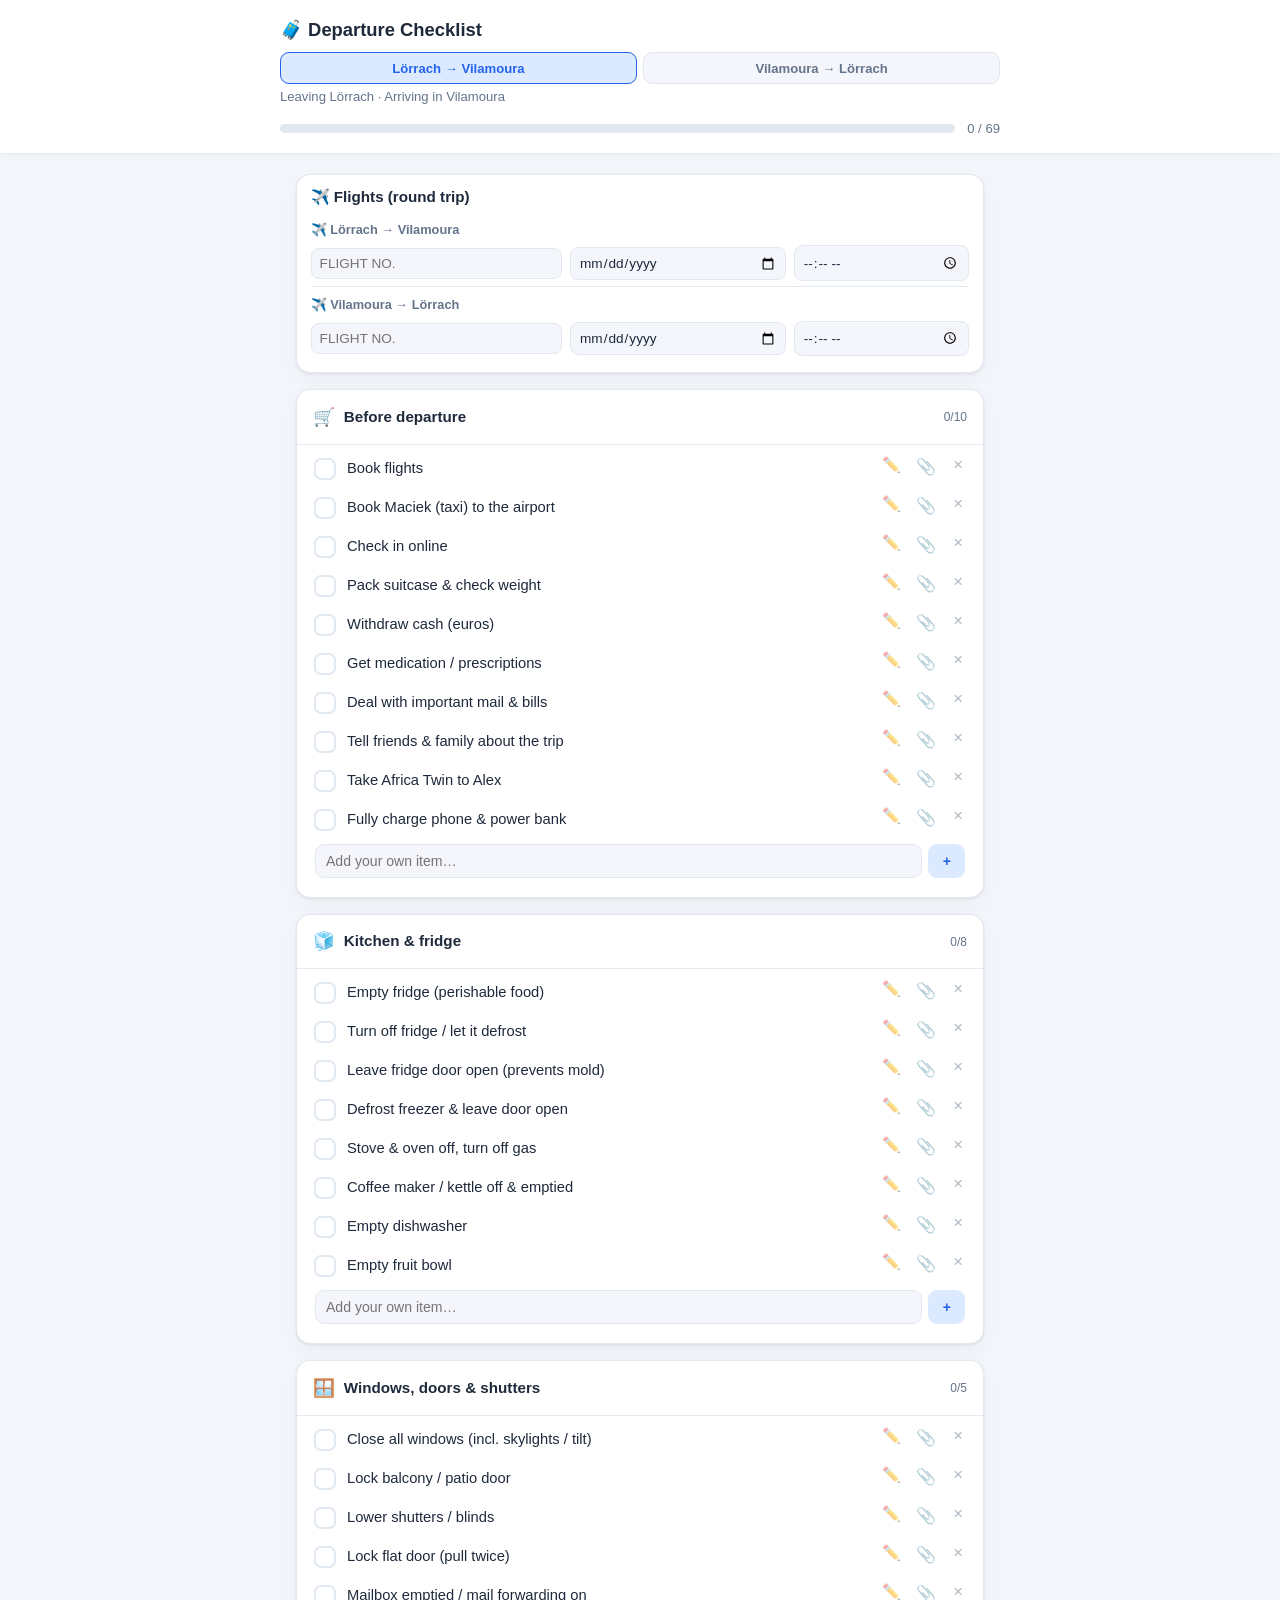
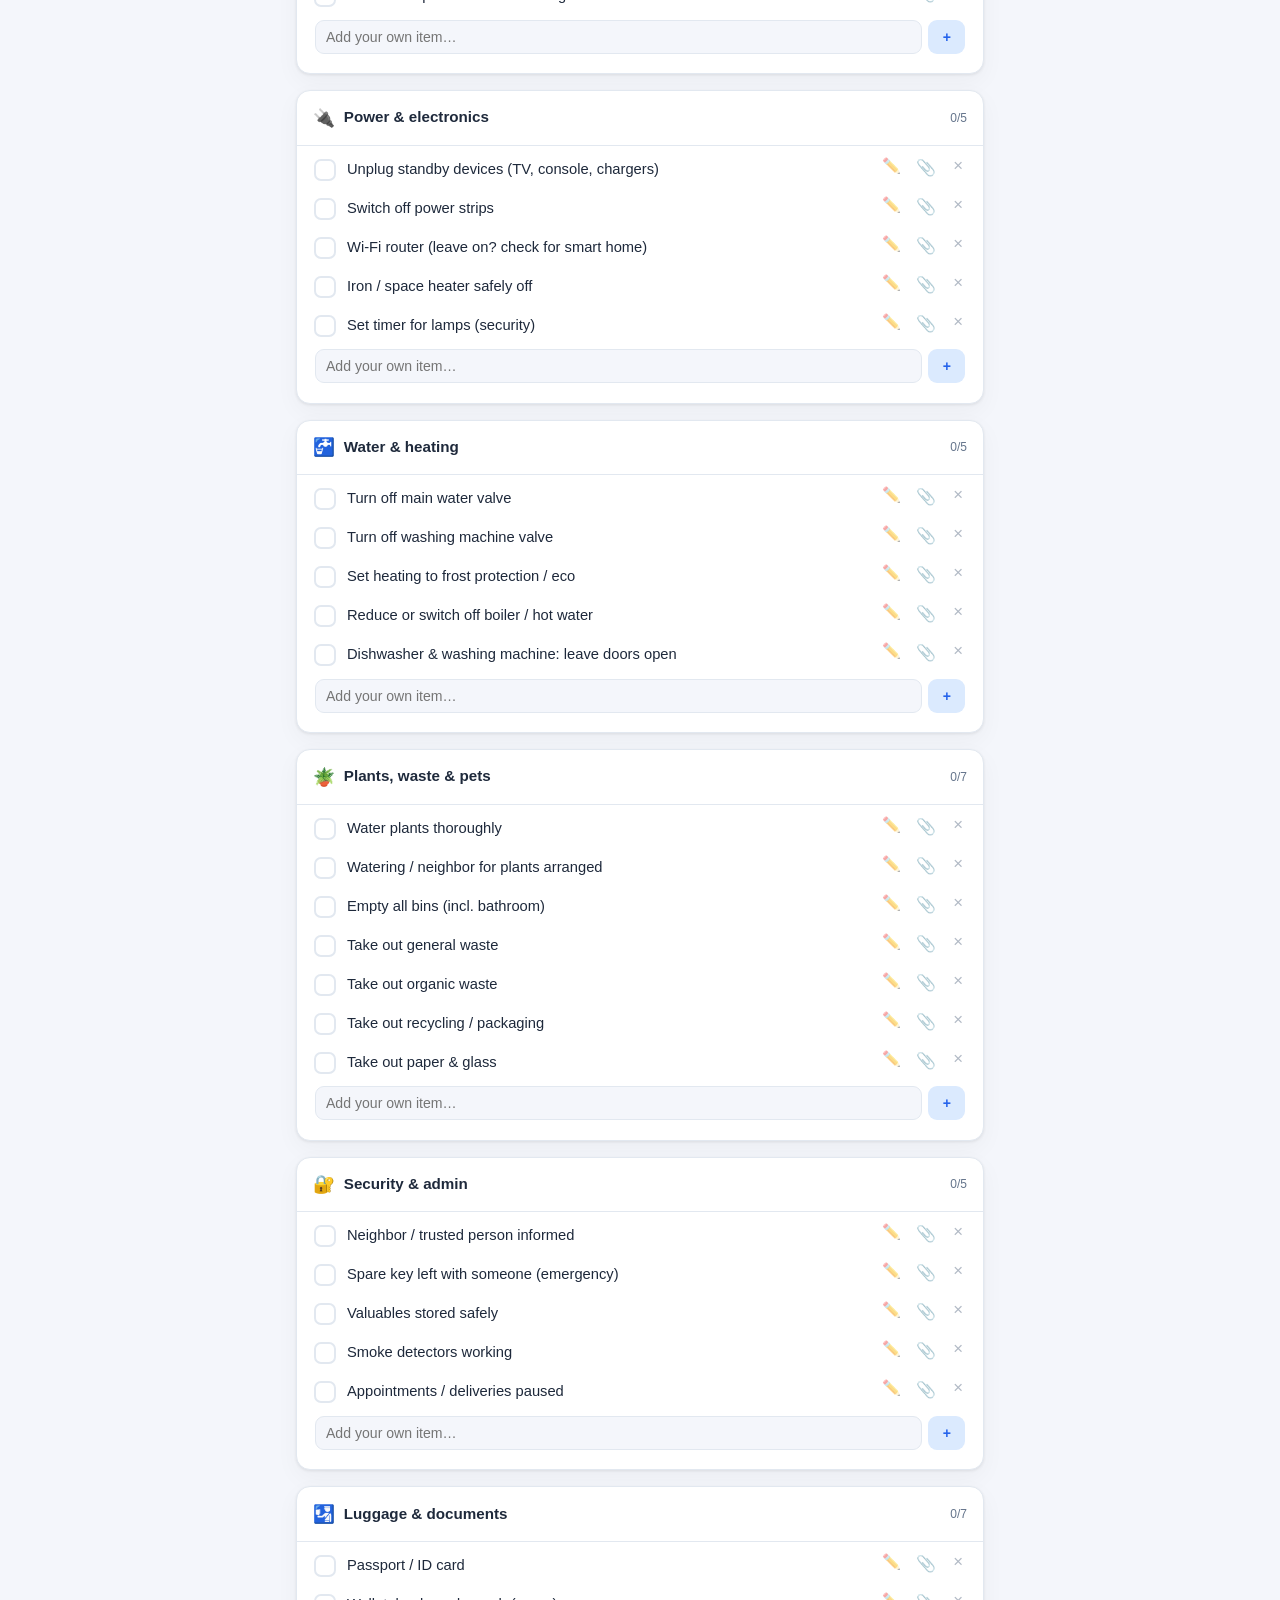
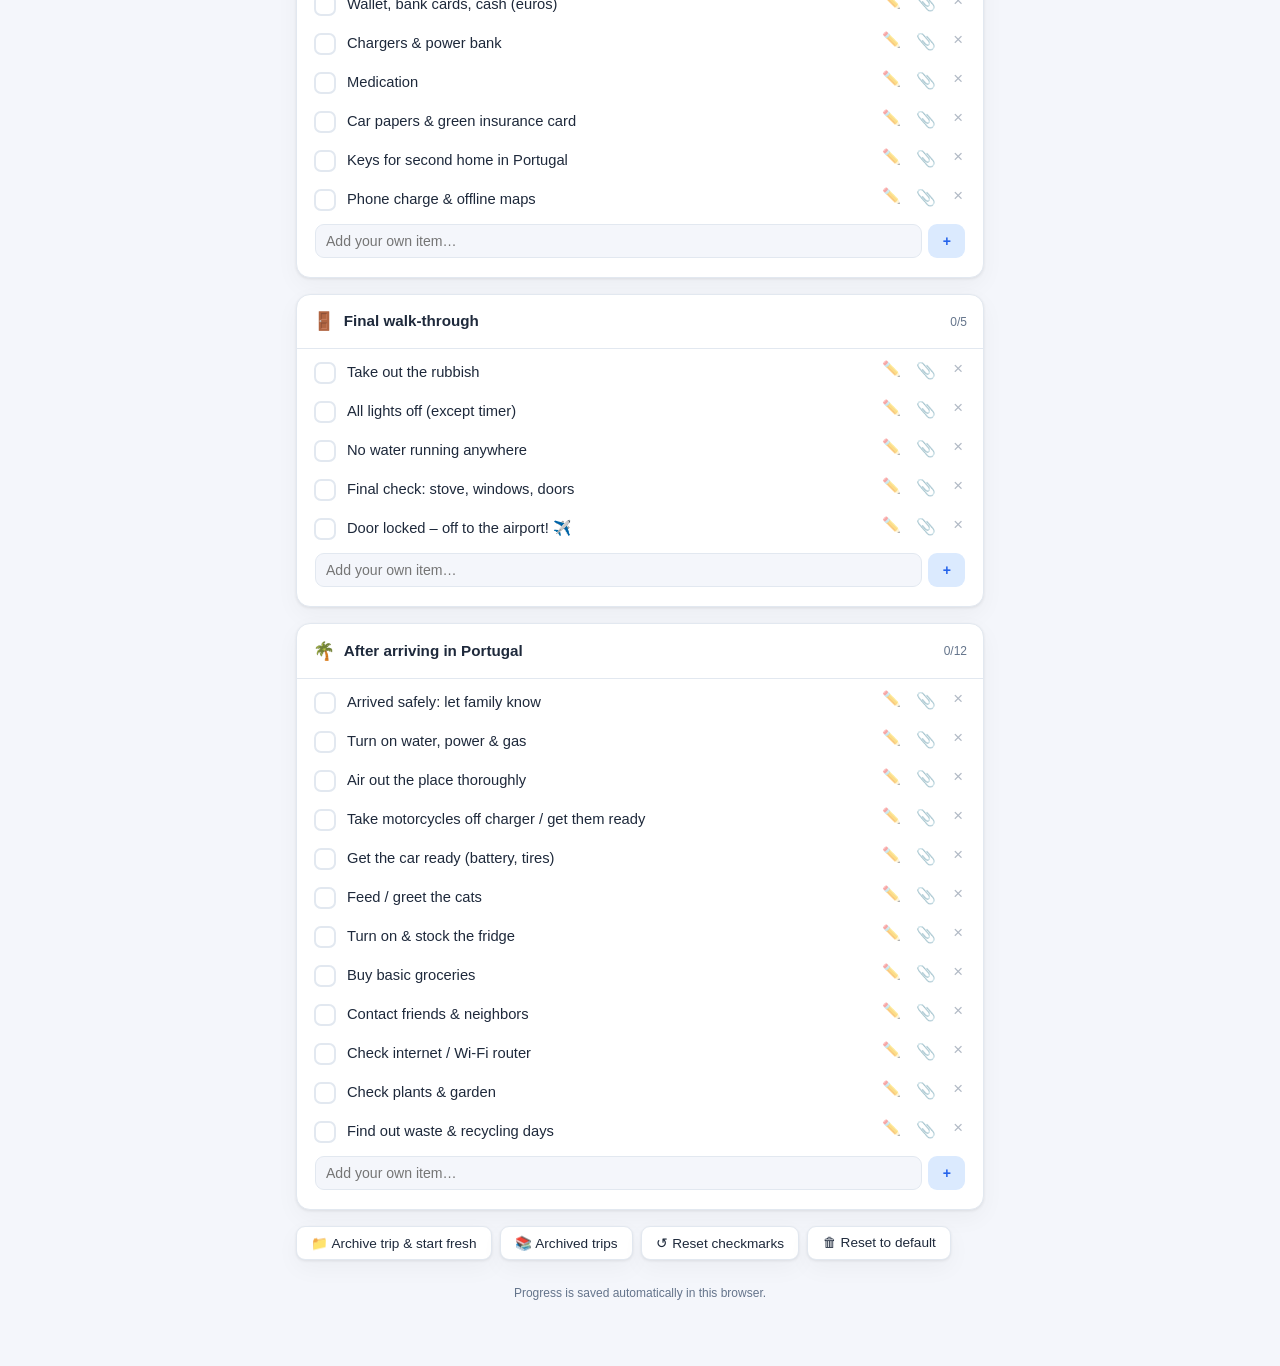
==== commit 12bce903: "Add round-trip flight details card at the top - Editable Flights card above the list: flight number," ====
--- a/index.html
+++ b/index.html
@@ -122,6 +122,16 @@
   .routes { display: flex; gap: .4rem; margin: .55rem 0 .2rem; }
   .route-tab { flex: 1; border: 1px solid var(--border); background: var(--bg); color: var(--muted); border-radius: 9px; padding: .45rem .5rem; font-size: .82rem; font-weight: 600; cursor: pointer; transition: all .12s; }
   .route-tab.active { background: var(--accent-soft); color: var(--accent); border-color: var(--accent); }
+  .flights { background: var(--card); border: 1px solid var(--border); border-radius: 14px; box-shadow: var(--shadow); padding: .7rem .85rem; margin-bottom: 1rem; }
+  .flights-head { display: flex; align-items: center; gap: .4rem; font-weight: 600; font-size: .95rem; margin-bottom: .2rem; }
+  .flight-row { display: flex; flex-wrap: wrap; align-items: center; gap: .4rem .5rem; padding: .5rem 0 .3rem; }
+  .flight-row + .flight-row { border-top: 1px solid var(--border); }
+  .flight-dir { flex: 1 1 100%; font-size: .8rem; color: var(--muted); font-weight: 600; }
+  .flight-row input { border: 1px solid var(--border); background: var(--bg); color: var(--text); border-radius: 8px; padding: .42rem .5rem; font-size: .85rem; font-family: inherit; outline: none; }
+  .flight-row input:focus { border-color: var(--accent); }
+  .f-no { flex: 2 1 120px; min-width: 96px; text-transform: uppercase; }
+  .f-date { flex: 1 1 150px; }
+  .f-time { flex: 1 1 110px; }
   .overlay { position: fixed; inset: 0; background: rgba(0,0,0,.45); display: flex; align-items: flex-start; justify-content: center; padding: 2rem 1rem; z-index: 50; overflow-y: auto; }
   .panel { background: var(--card); color: var(--text); width: 100%; max-width: 640px; border-radius: 16px; box-shadow: var(--shadow); overflow: hidden; }
   .panel-head { display: flex; align-items: center; gap: .6rem; padding: .9rem 1rem; border-bottom: 1px solid var(--border); position: sticky; top: 0; background: var(--card); }
@@ -162,6 +172,7 @@
 </header>
 
 <main>
+  <div id="flights" class="flights"></div>
   <div class="done-banner" id="banner">✅ All done – have a great trip!</div>
   <div id="list"></div>
   <div class="toolbar">
@@ -762,6 +773,28 @@
   input.addEventListener("blur", () => commit(true));
 }
 
+function renderFlights() {
+  const el = document.getElementById("flights");
+  const f = state.flights = state.flights || {};
+  f.outbound = f.outbound || {}; f.ret = f.ret || {};
+  const leg = (key, dir, o) => `
+    <div class="flight-row">
+      <span class="flight-dir">✈️ ${dir}</span>
+      <input class="f-no" data-leg="${key}" data-k="no" placeholder="Flight no." value="${escapeHtml(o.no || "")}">
+      <input class="f-date" type="date" data-leg="${key}" data-k="date" value="${escapeHtml(o.date || "")}">
+      <input class="f-time" type="time" data-leg="${key}" data-k="time" value="${escapeHtml(o.time || "")}">
+    </div>`;
+  el.innerHTML = `<div class="flights-head">✈️ Flights (round trip)</div>` +
+    leg("outbound", "Lörrach → Vilamoura", f.outbound) +
+    leg("ret", "Vilamoura → Lörrach", f.ret);
+  el.querySelectorAll("input").forEach(inp => {
+    inp.addEventListener("input", () => {
+      (state.flights[inp.dataset.leg] = state.flights[inp.dataset.leg] || {})[inp.dataset.k] = inp.value;
+      save();
+    });
+  });
+}
+
 function render() {
   // Richtungs-Tabs
   const routesEl = document.getElementById("routes");
@@ -969,6 +1002,7 @@
   state = await load();
   initialized = true;
   save();      // gemergte Bereiche / Migration sichern
+  renderFlights();
   render();
 })();
 </script>
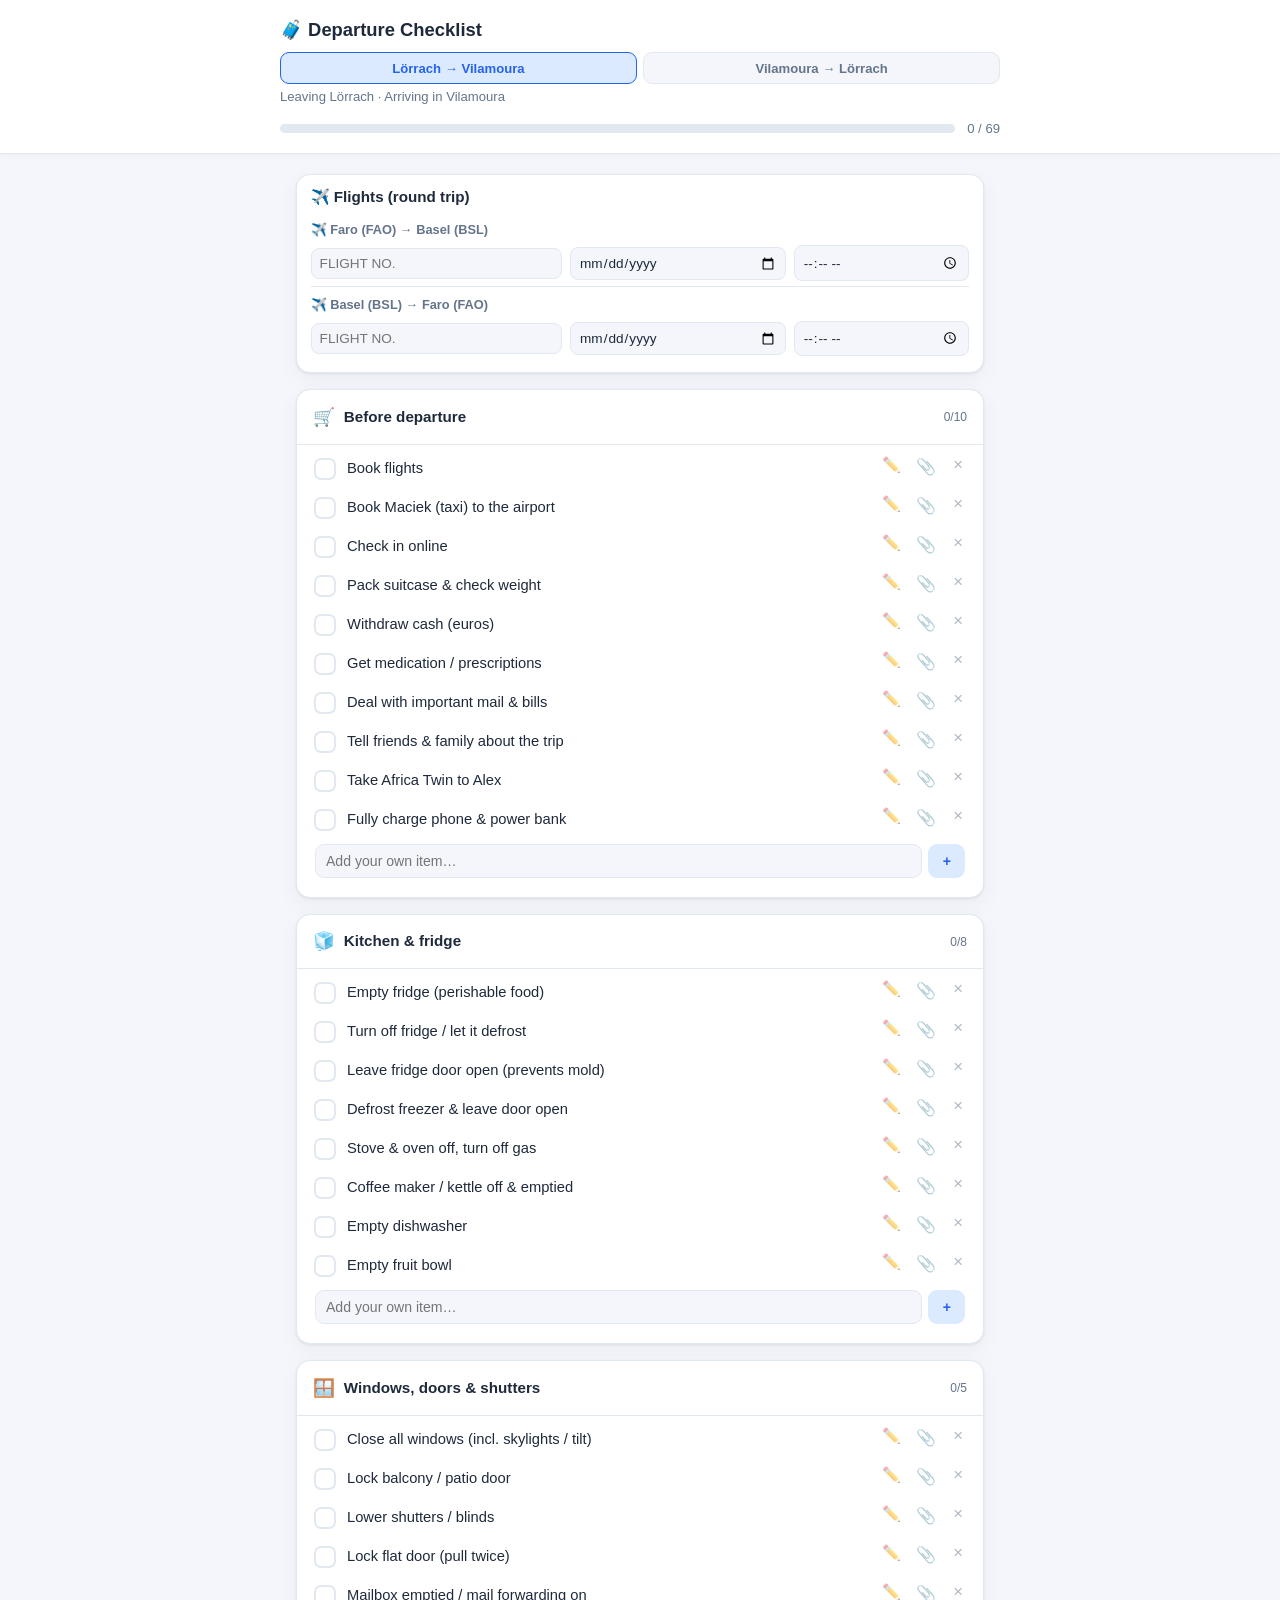
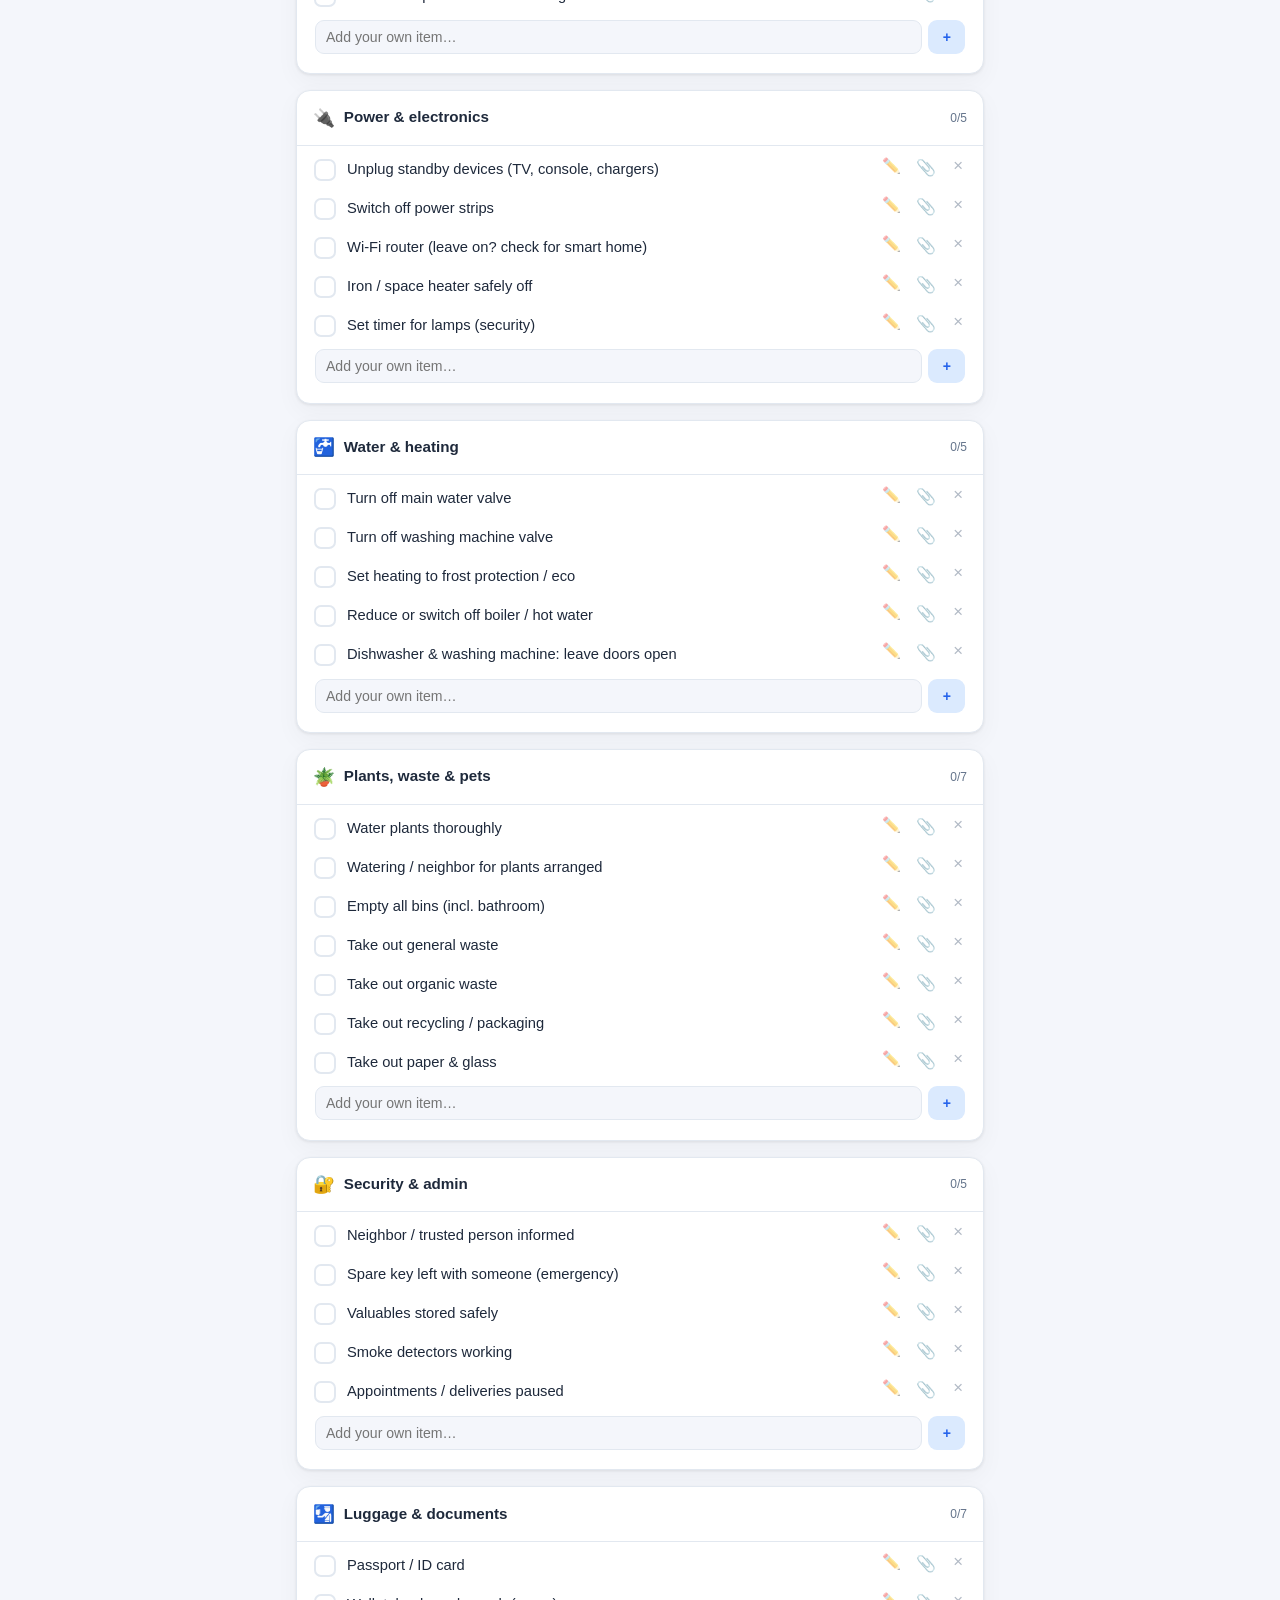
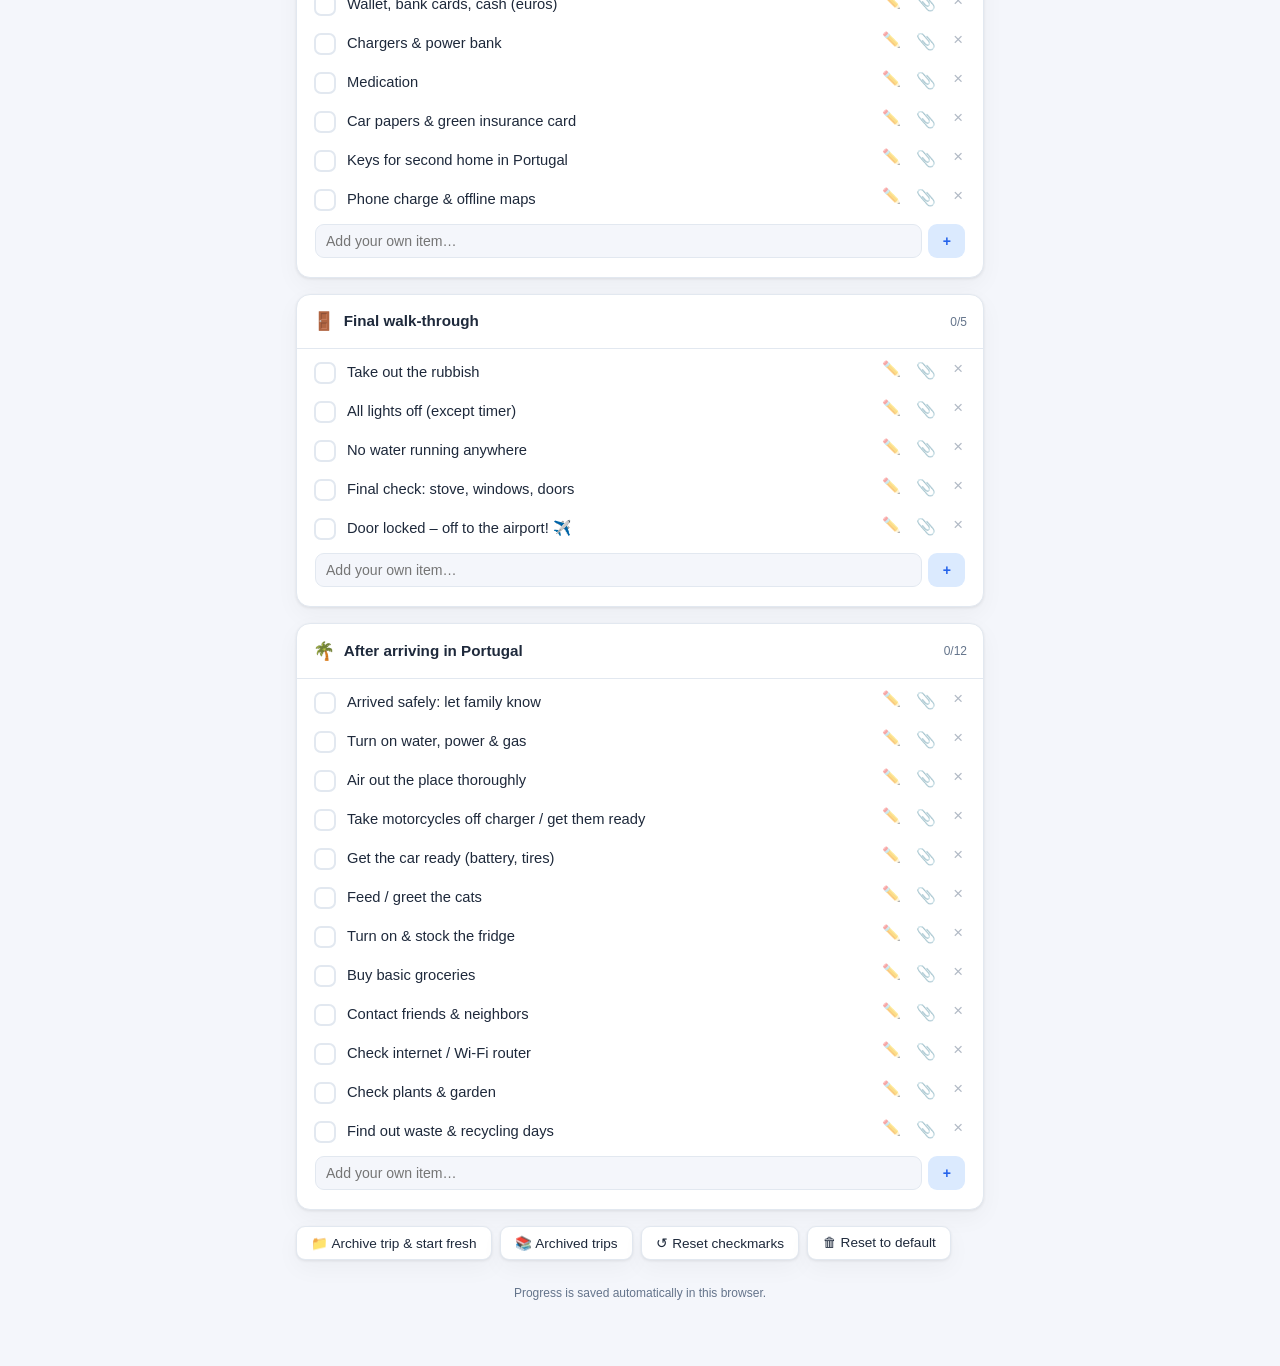
==== commit 337916cc: "Flights: airports Faro (FAO) & Basel (BSL), Portugal leg first - First leg now Faro (FAO) → Basel (B" ====
--- a/index.html
+++ b/index.html
@@ -776,7 +776,13 @@
 function renderFlights() {
   const el = document.getElementById("flights");
   const f = state.flights = state.flights || {};
-  f.outbound = f.outbound || {}; f.ret = f.ret || {};
+  // Migration früherer Schlüssel: outbound = Basel→Faro, ret = Faro→Basel
+  if ((f.outbound || f.ret) && !f.faroBsl && !f.bslFaro) {
+    f.faroBsl = f.ret || {};
+    f.bslFaro = f.outbound || {};
+    delete f.outbound; delete f.ret;
+  }
+  f.faroBsl = f.faroBsl || {}; f.bslFaro = f.bslFaro || {};
   const leg = (key, dir, o) => `
     <div class="flight-row">
       <span class="flight-dir">✈️ ${dir}</span>
@@ -785,8 +791,8 @@
       <input class="f-time" type="time" data-leg="${key}" data-k="time" value="${escapeHtml(o.time || "")}">
     </div>`;
   el.innerHTML = `<div class="flights-head">✈️ Flights (round trip)</div>` +
-    leg("outbound", "Lörrach → Vilamoura", f.outbound) +
-    leg("ret", "Vilamoura → Lörrach", f.ret);
+    leg("faroBsl", "Faro (FAO) → Basel (BSL)", f.faroBsl) +
+    leg("bslFaro", "Basel (BSL) → Faro (FAO)", f.bslFaro);
   el.querySelectorAll("input").forEach(inp => {
     inp.addEventListener("input", () => {
       (state.flights[inp.dataset.leg] = state.flights[inp.dataset.leg] || {})[inp.dataset.k] = inp.value;
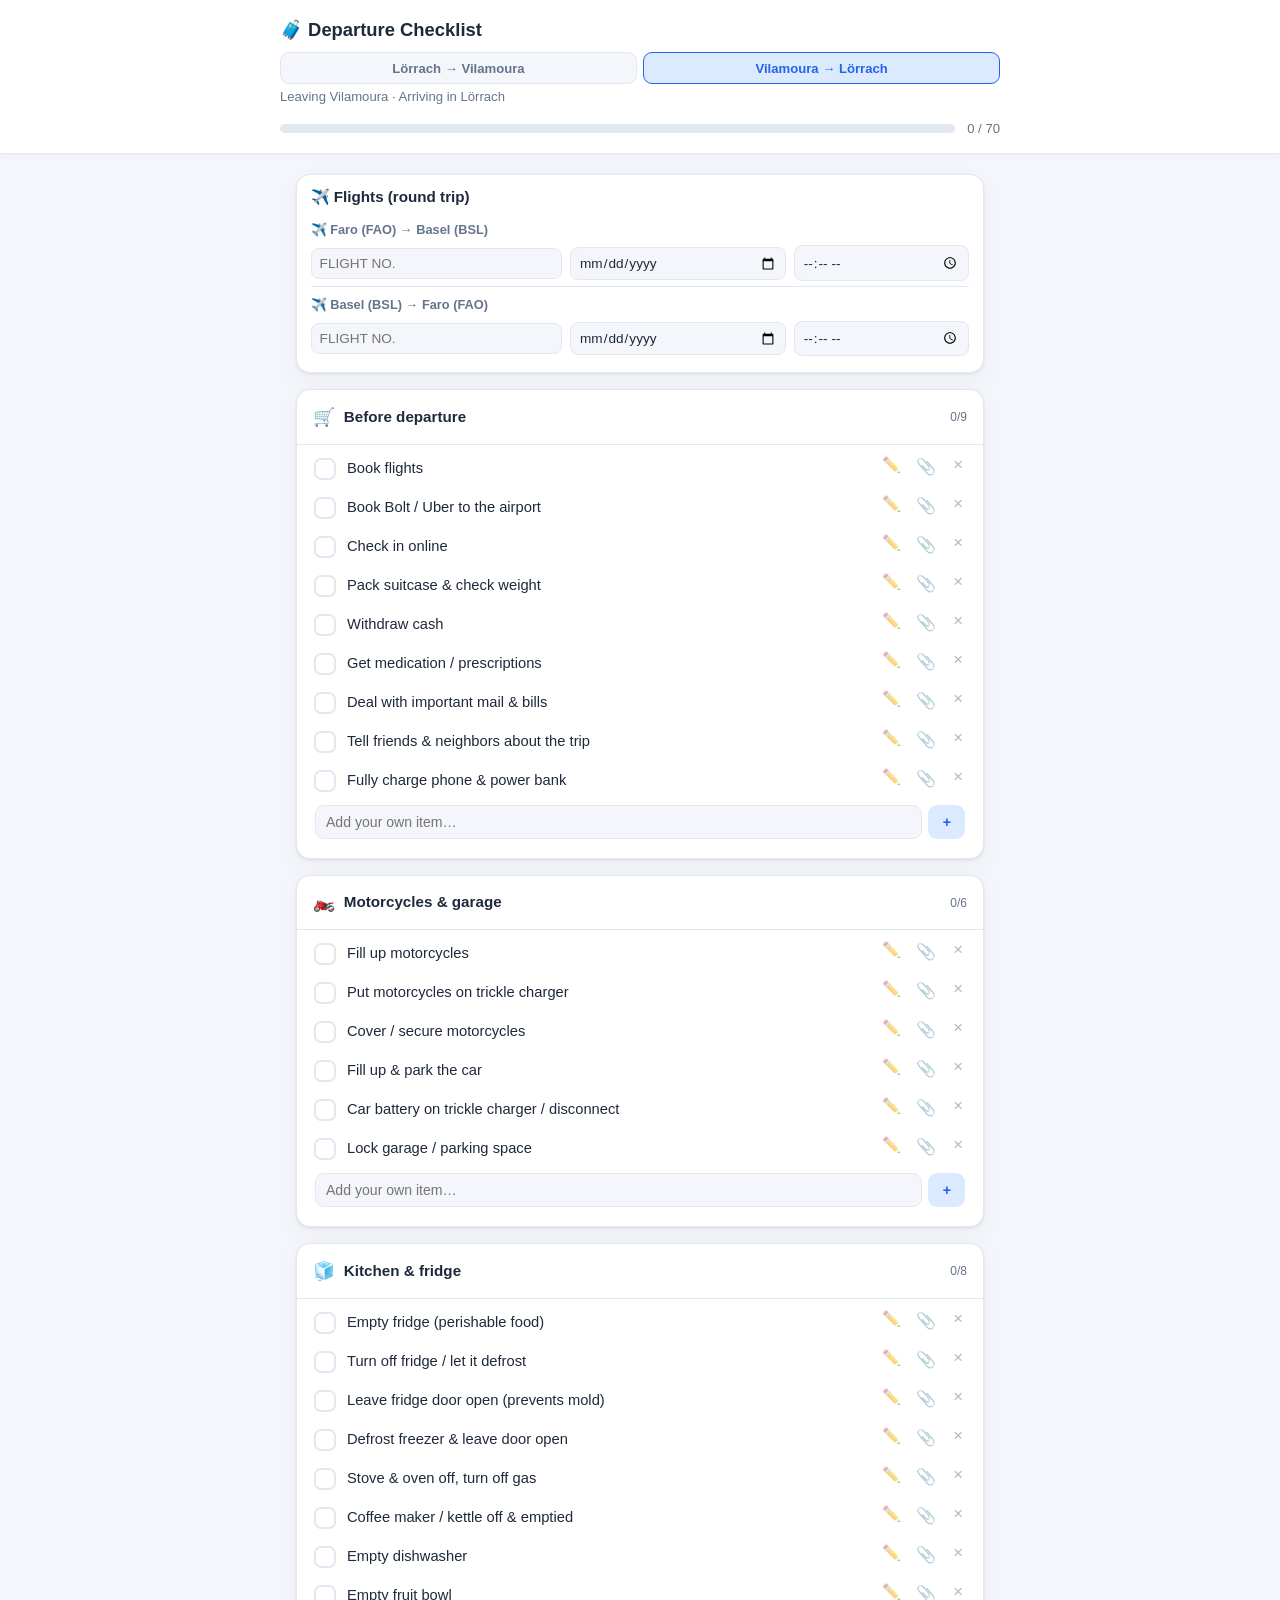
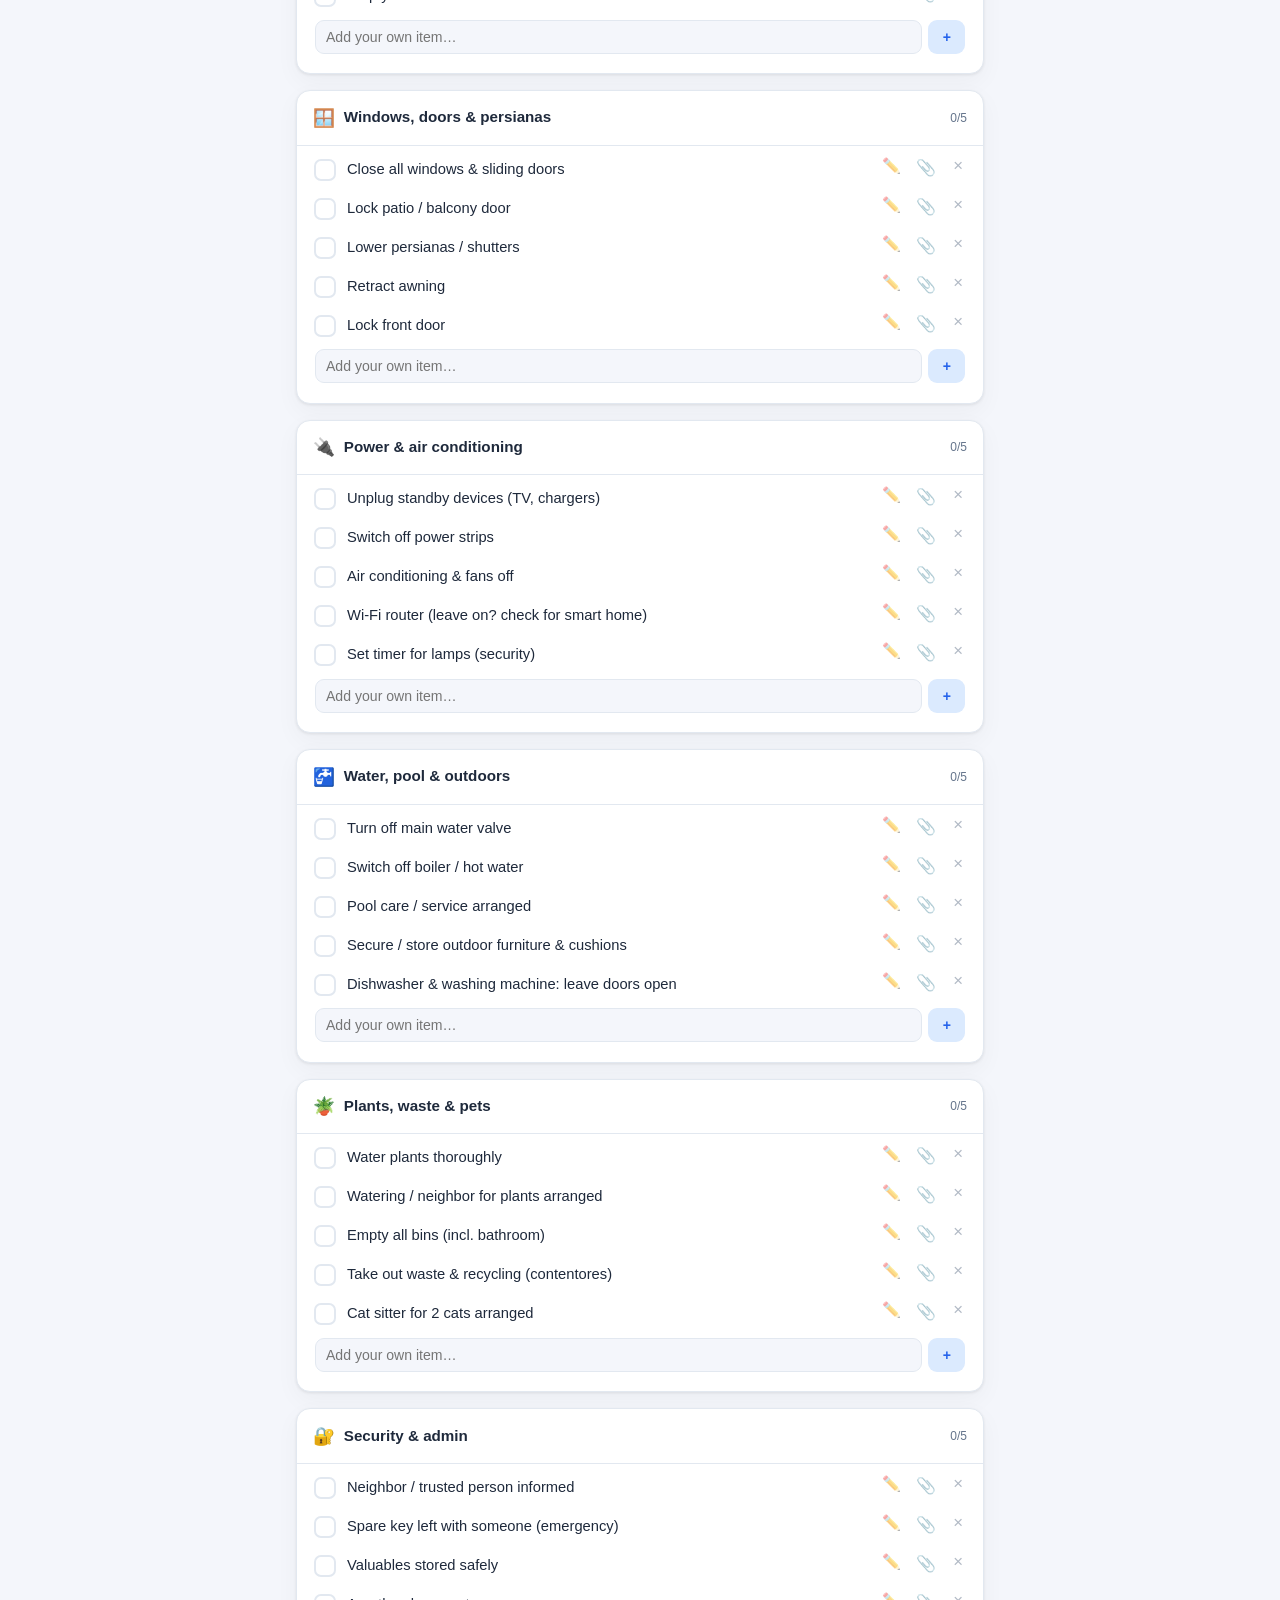
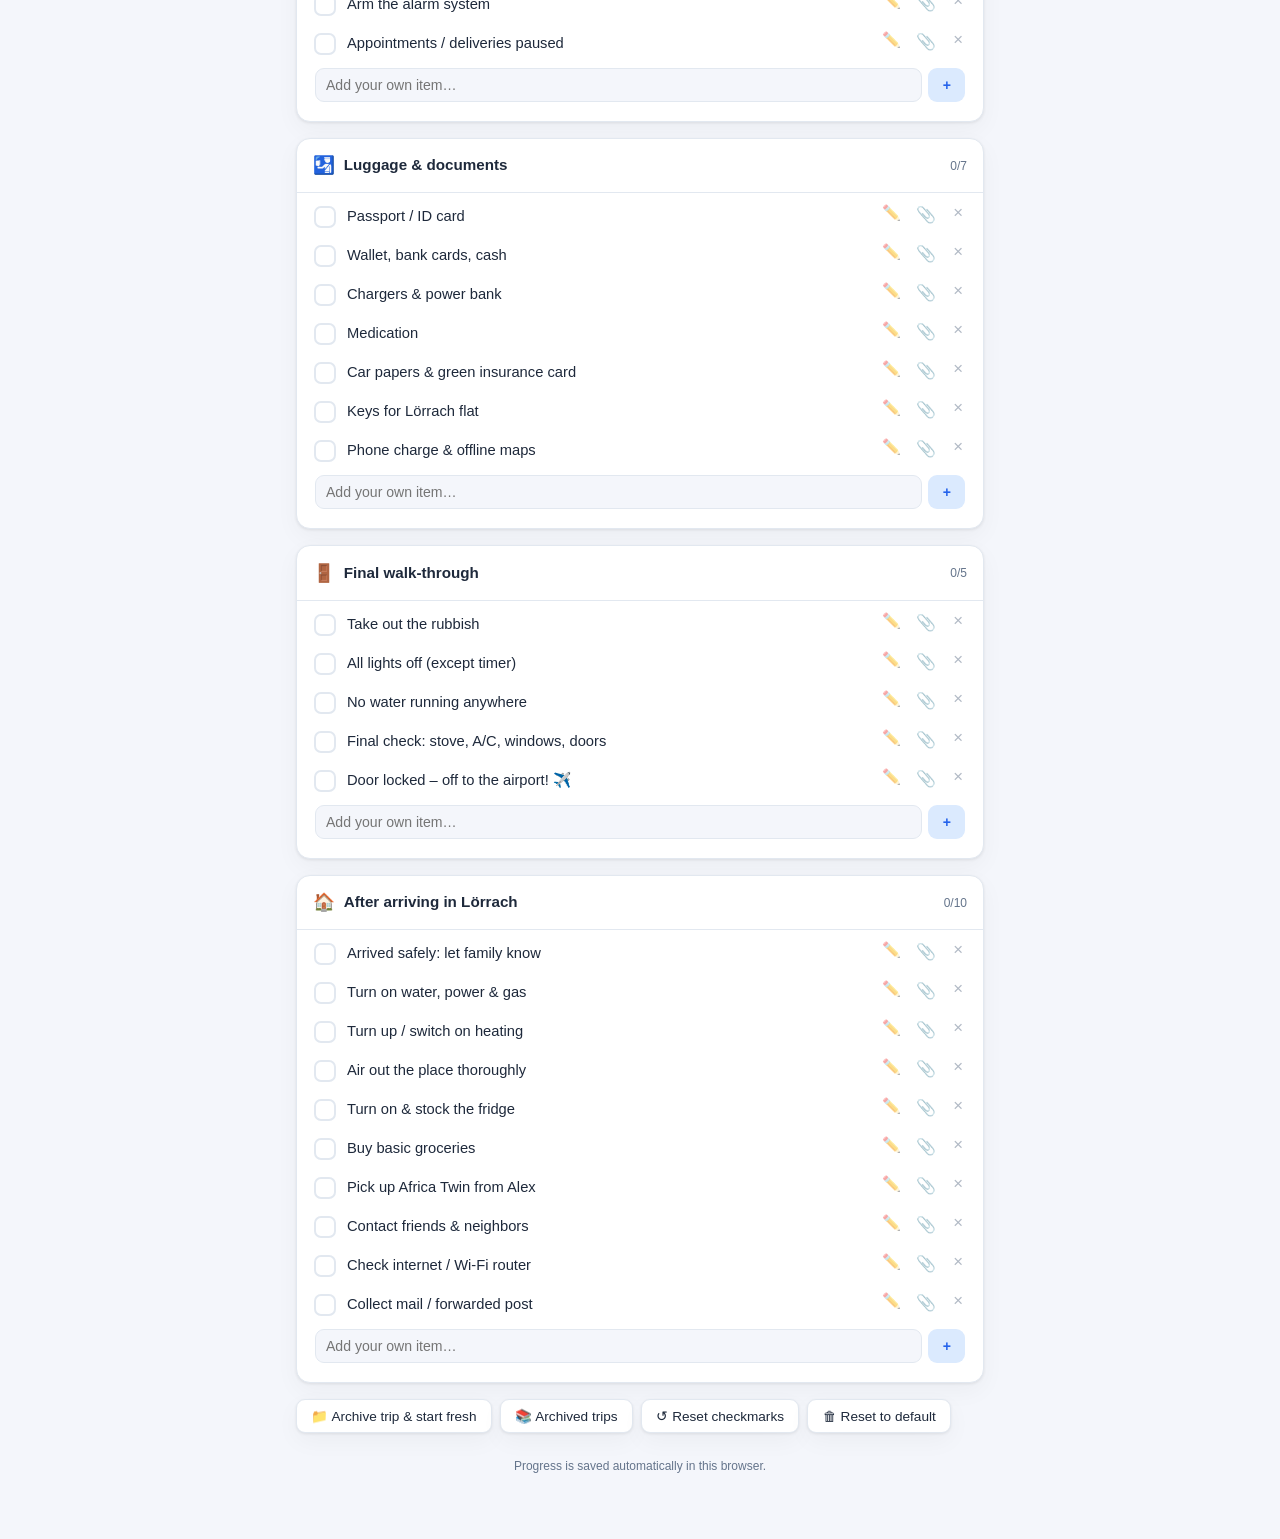
==== commit ef642714: "Default to Vilamoura→Lörrach direction (trips start in Portugal) - Fresh installs open on the Vilamo" ====
--- a/index.html
+++ b/index.html
@@ -681,7 +681,8 @@
     st.routes[r.id].archives = st.routes[r.id].archives || [];
     mergeDefaults(st.routes[r.id], r.def);
   });
-  if (!st.active || !st.routes[st.active]) st.active = "loe-vil";
+  if (!st.prefDirSet) { st.active = "vil-loe"; st.prefDirSet = true; }   // trips start in Portugal (einmalig)
+  if (!st.active || !st.routes[st.active]) st.active = "vil-loe";
   applyContentMigrations(st);
   return st;
 }
@@ -1003,7 +1004,7 @@
 }
 function escapeHtml(s){ return s.replace(/[&<>"']/g, c => ({'&':'&amp;','<':'&lt;','>':'&gt;','"':'&quot;',"'":'&#39;'}[c])); }
 
-let state = { active: "loe-vil", routes: { "loe-vil": { sections: [], archives: [] } } };
+let state = { active: "vil-loe", routes: { "vil-loe": { sections: [], archives: [] } } };
 (async function init() {
   state = await load();
   initialized = true;
